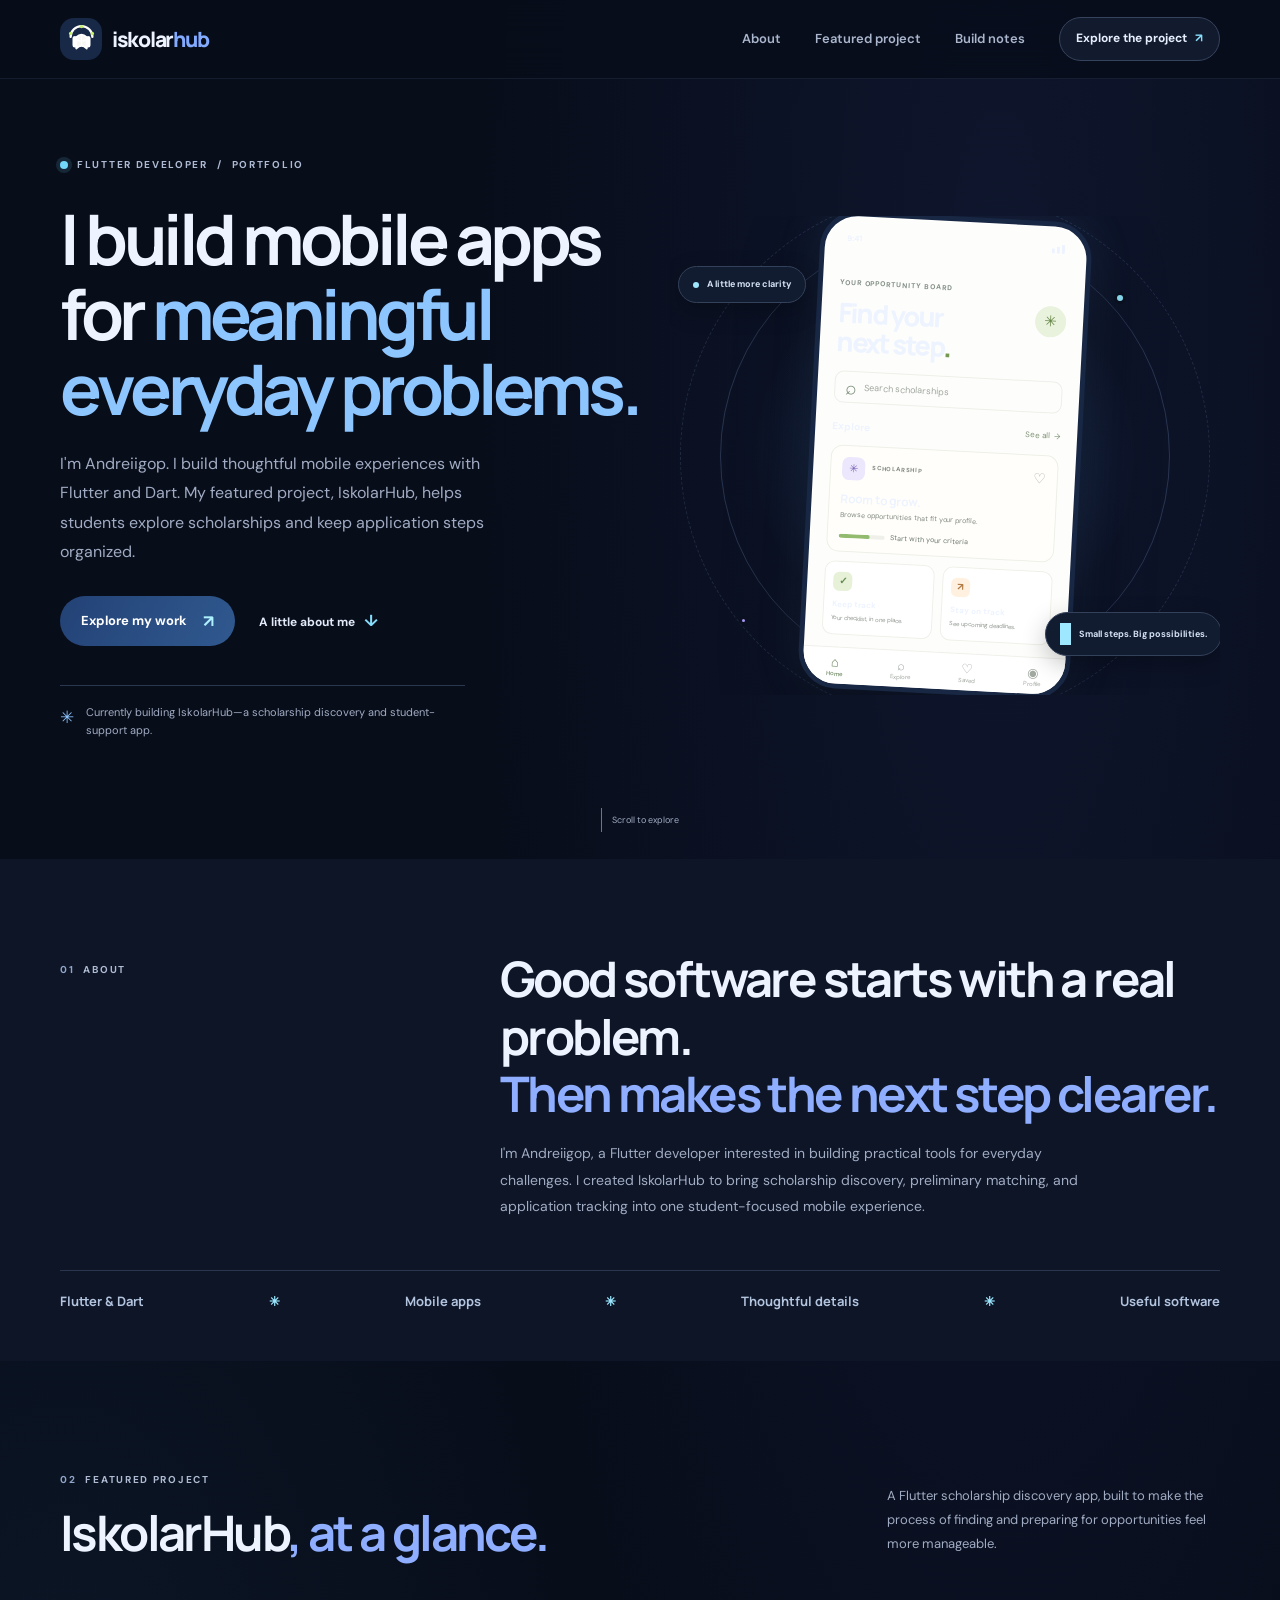
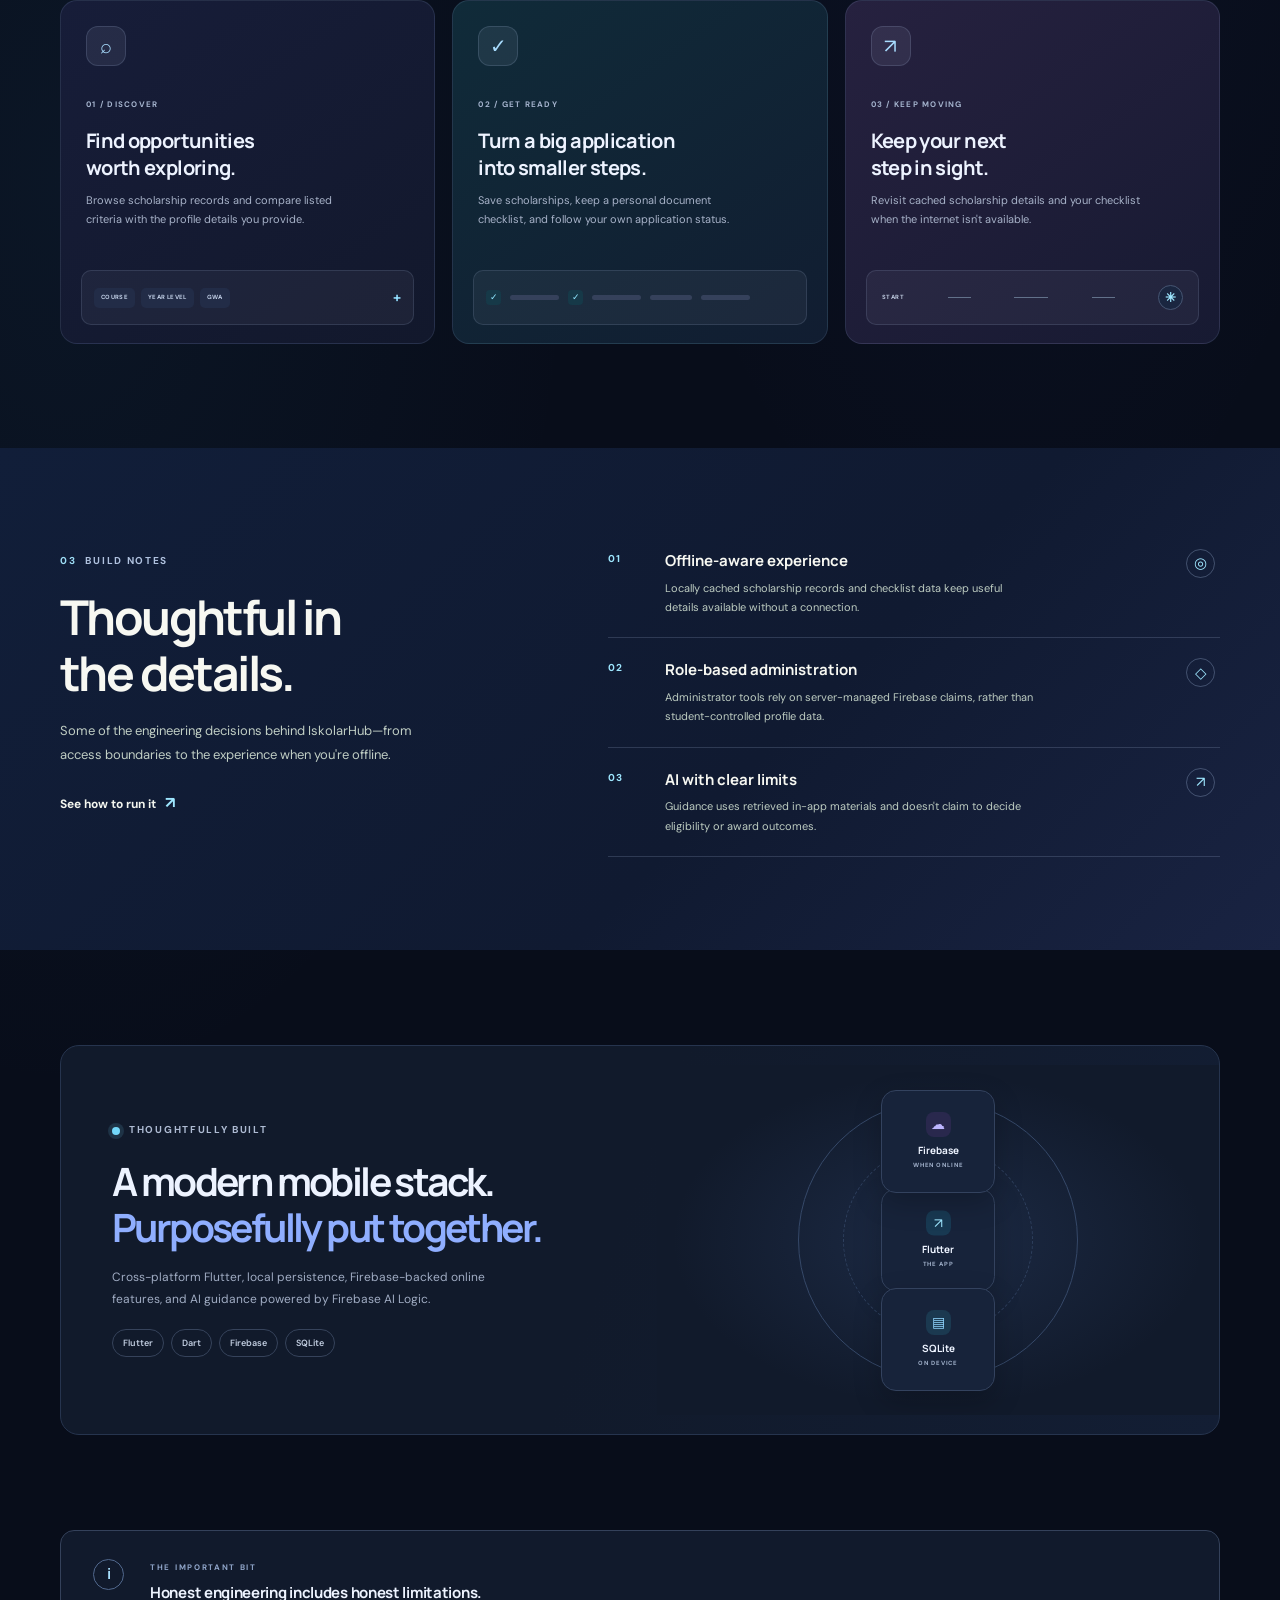
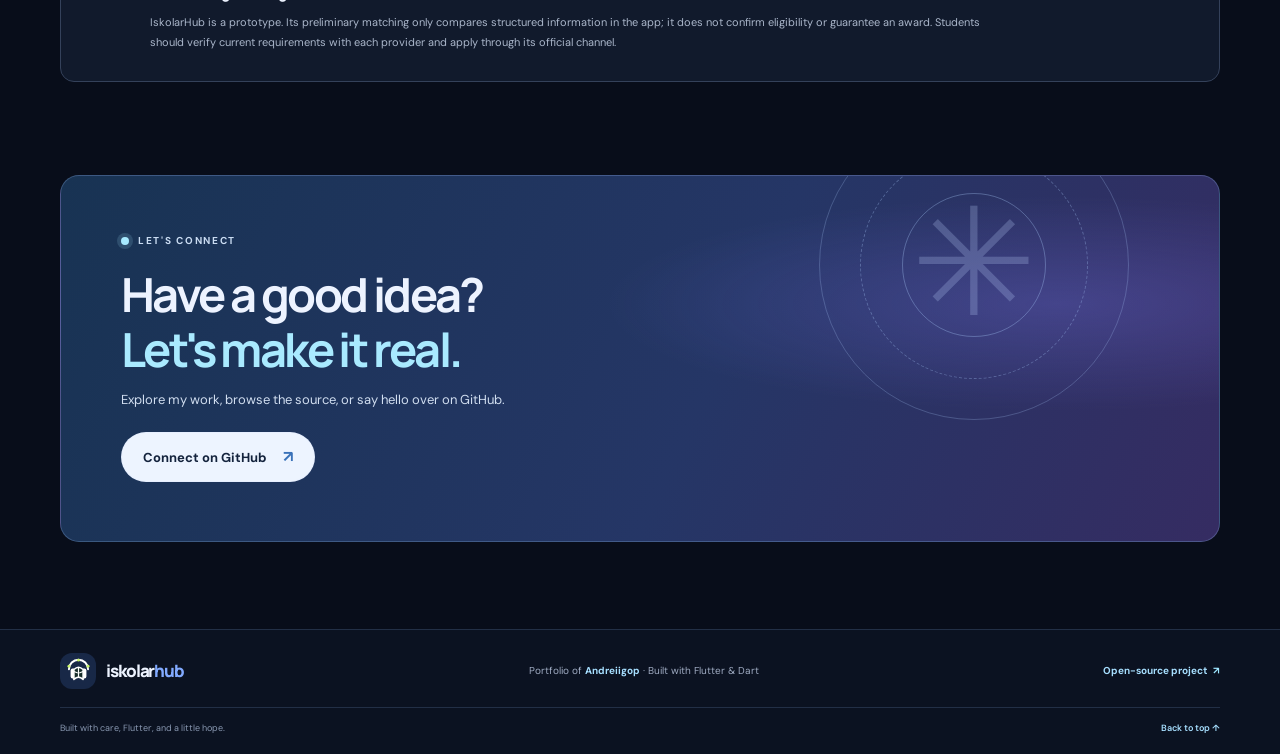
==== docs/index.html @ 3f65dbc9 "Refresh cached portfolio theme assets Version static asset URLs so browsers load the updated cool th" ====
<!doctype html>
<html lang="en">
  <head>
    <meta charset="utf-8">
    <meta name="viewport" content="width=device-width, initial-scale=1">
    <meta
      name="description"
      content="Andreiigop's mobile development portfolio. Explore IskolarHub, a student-focused scholarship app built with Flutter, Dart, and Firebase."
    >
    <meta name="theme-color" content="#080d1a">
    <meta property="og:type" content="website">
    <meta property="og:title" content="Andreiigop — Flutter Developer Portfolio">
    <meta
      property="og:description"
      content="Mobile development portfolio featuring IskolarHub, a student-focused scholarship app."
    >
    <meta property="og:image" content="assets/social-preview.svg">
    <title>Andreiigop — Flutter Developer Portfolio</title>
    <link rel="icon" href="assets/favicon.svg?v=midnight" type="image/svg+xml">
    <link rel="stylesheet" href="styles.css?v=midnight">
    <script src="script.js" defer></script>
  </head>
  <body>
    <a class="skip-link" href="#main">Skip to content</a>

    <header class="site-header">
      <nav class="nav shell" aria-label="Main navigation">
        <a class="brand" href="#" aria-label="IskolarHub home">
          <span class="brand-mark" aria-hidden="true">
            <svg viewBox="0 0 44 44" fill="none">
              <path d="M7.5 18.5a14.5 14.5 0 0 1 29 0" stroke="currentColor" stroke-width="3" stroke-linecap="round"/>
              <path d="M10 20v9.5a3 3 0 0 0 3 3h2v-15h-2a3 3 0 0 0-3 2.5Zm24 0v9.5a3 3 0 0 1-3 3h-2v-15h2a3 3 0 0 1 3 2.5Z" fill="currentColor"/>
              <path d="M15 19c2.5-2.4 4.8-3.5 7-3.5s4.5 1.1 7 3.5v15c-2.5-2.3-4.8-3.5-7-3.5s-4.5 1.2-7 3.5V19Z" fill="#F8F7F2" stroke="currentColor" stroke-width="2.4" stroke-linejoin="round"/>
              <path d="M22 16v14m-7-8 5 2m9-2-5 2" stroke="currentColor" stroke-width="1.8" stroke-linecap="round"/>
              <circle cx="7.5" cy="14" r="2.2" fill="#C7F36B"/>
              <circle cx="36.5" cy="14" r="2.2" fill="#C7F36B"/>
              <circle cx="22" cy="4.8" r="2.2" fill="#C7F36B"/>
            </svg>
          </span>
          <span class="brand-name">iskolar<span>hub</span></span>
        </a>

        <button
          class="menu-toggle"
          type="button"
          aria-expanded="false"
          aria-controls="nav-links"
          aria-label="Open navigation menu"
        >
          <span></span><span></span>
        </button>

        <div class="nav-links" id="nav-links">
          <a href="#why">About</a>
          <a href="#features">Featured project</a>
          <a href="#how-it-works">Build notes</a>
          <a
            class="nav-cta"
            href="https://github.com/lloydgarcia0923320623-create/iskolarhub"
            target="_blank"
            rel="noreferrer"
          >Explore the project <span aria-hidden="true">↗</span></a>
        </div>
      </nav>
    </header>

    <main id="main">
      <section class="hero shell" aria-labelledby="hero-title">
        <div class="hero-copy">
          <p class="eyebrow"><span class="status-dot"></span> FLUTTER DEVELOPER <span class="eyebrow-divider">/</span> PORTFOLIO</p>
          <h1 id="hero-title">I build mobile apps for <span>meaningful everyday problems.</span></h1>
          <p class="hero-intro">
            I'm Andreiigop. I build thoughtful mobile experiences with Flutter
            and Dart. My featured project, IskolarHub, helps students explore
            scholarships and keep application steps organized.
          </p>
          <div class="hero-actions">
            <a
              class="button button-dark"
              href="https://github.com/lloydgarcia0923320623-create/iskolarhub"
              target="_blank"
              rel="noreferrer"
            >Explore my work <span aria-hidden="true">↗</span></a>
              <a class="text-link" href="#why">A little about me <span aria-hidden="true">↓</span></a>
          </div>
          <div class="hero-note">
            <span class="note-icon" aria-hidden="true">✳</span>
            <p>Currently building IskolarHub—a scholarship discovery and student-support app.</p>
          </div>
        </div>

        <div class="hero-visual" aria-label="Illustration of the IskolarHub scholarship app">
          <div class="orbit orbit-one"></div>
          <div class="orbit orbit-two"></div>
          <div class="orbit-dot orbit-dot-one"></div>
          <div class="orbit-dot orbit-dot-two"></div>
          <div class="visual-label label-top"><span></span> A little more clarity</div>
          <div class="phone">
            <div class="phone-top">
              <span>9:41</span>
              <span class="phone-status" aria-hidden="true"><i></i><i></i><i></i></span>
            </div>
            <div class="app-greeting">
              <div>
                <span class="micro-label">YOUR OPPORTUNITY BOARD</span>
                <h2>Find your<br>next step<span>.</span></h2>
              </div>
              <div class="avatar" aria-hidden="true">✳</div>
            </div>
            <div class="app-search"><span aria-hidden="true">⌕</span> Search scholarships</div>
            <div class="app-section-title"><strong>Explore</strong><span>See all&nbsp; →</span></div>
            <div class="opportunity-card">
              <div class="card-topline"><span class="card-icon icon-lilac">✳</span><span class="tag">SCHOLARSHIP</span><span class="bookmark">♡</span></div>
              <strong>Room to grow.</strong>
              <span class="card-caption">Browse opportunities that fit your profile.</span>
              <div class="match-line"><span><i></i></span> Start with your criteria</div>
            </div>
            <div class="app-mini-row">
              <div class="mini-card"><span class="mini-icon icon-mint">✓</span><strong>Keep track</strong><small>Your checklist, in one place.</small></div>
              <div class="mini-card"><span class="mini-icon icon-peach">↗</span><strong>Stay on track</strong><small>See upcoming deadlines.</small></div>
            </div>
            <div class="phone-tabbar"><span class="tab-active">⌂<small>Home</small></span><span>⌕<small>Explore</small></span><span>♡<small>Saved</small></span><span>◉<small>Profile</small></span></div>
          </div>
          <div class="visual-label label-bottom"><span>✦</span> Small steps. Big possibilities.</div>
        </div>

        <a class="scroll-cue" href="#why"><span></span> Scroll to explore</a>
      </section>

      <section class="intro-section" id="why" aria-labelledby="why-title">
        <div class="shell intro-grid">
          <p class="eyebrow section-eyebrow"><span>01</span> ABOUT</p>
          <div>
            <h2 id="why-title">Good software starts with a real problem.<br><span>Then makes the next step clearer.</span></h2>
            <p class="section-copy">
              I'm Andreiigop, a Flutter developer interested in building practical
              tools for everyday challenges. I created IskolarHub to bring scholarship
              discovery, preliminary matching, and application tracking into one
              student-focused mobile experience.
            </p>
          </div>
        </div>
        <div class="word-strip shell" aria-label="Flutter, thoughtful mobile apps, useful software">
          <span>Flutter &amp; Dart</span><i>✳</i><span>Mobile apps</span><i>✳</i><span>Thoughtful details</span><i>✳</i><span>Useful software</span>
        </div>
      </section>

      <section class="features-section" id="features" aria-labelledby="features-title">
        <div class="shell">
          <div class="section-heading">
            <div>
              <p class="eyebrow section-eyebrow"><span>02</span> FEATURED PROJECT</p>
              <h2 id="features-title">IskolarHub<span>, at a glance.</span></h2>
            </div>
            <p>A Flutter scholarship discovery app, built to make the process of finding and preparing for opportunities feel more manageable.</p>
          </div>

          <div class="feature-grid">
            <article class="feature-card feature-lilac">
              <div class="feature-icon" aria-hidden="true">⌕</div>
              <span class="card-index">01 / DISCOVER</span>
              <h3>Find opportunities<br>worth exploring.</h3>
              <p>Browse scholarship records and compare listed criteria with the profile details you provide.</p>
              <div class="feature-decoration discover-decoration" aria-hidden="true"><span>COURSE</span><span>YEAR LEVEL</span><span>GWA</span><b>+</b></div>
            </article>
            <article class="feature-card feature-mint">
              <div class="feature-icon" aria-hidden="true">✓</div>
              <span class="card-index">02 / GET READY</span>
              <h3>Turn a big application<br>into smaller steps.</h3>
              <p>Save scholarships, keep a personal document checklist, and follow your own application status.</p>
              <div class="feature-decoration checklist-decoration" aria-hidden="true"><span>✓</span><i></i><span>✓</span><i></i><b></b><i></i></div>
            </article>
            <article class="feature-card feature-peach">
              <div class="feature-icon" aria-hidden="true">↗</div>
              <span class="card-index">03 / KEEP MOVING</span>
              <h3>Keep your next<br>step in sight.</h3>
              <p>Revisit cached scholarship details and your checklist when the internet isn't available.</p>
              <div class="feature-decoration path-decoration" aria-hidden="true"><span>START</span><i></i><i></i><i></i><b>✳</b></div>
            </article>
          </div>
        </div>
      </section>

      <section class="journey-section" id="how-it-works" aria-labelledby="journey-title">
        <div class="shell journey-grid">
          <div class="journey-heading">
            <p class="eyebrow section-eyebrow"><span>03</span> BUILD NOTES</p>
            <h2 id="journey-title">Thoughtful in<br>the details.</h2>
            <p>Some of the engineering decisions behind IskolarHub—from access boundaries to the experience when you're offline.</p>
            <a class="text-link" href="https://github.com/lloydgarcia0923320623-create/iskolarhub#run" target="_blank" rel="noreferrer">See how to run it <span aria-hidden="true">↗</span></a>
          </div>
          <ol class="journey-steps">
            <li><span class="step-number">01</span><div><h3>Offline-aware experience</h3><p>Locally cached scholarship records and checklist data keep useful details available without a connection.</p></div><span class="step-mark" aria-hidden="true">◎</span></li>
            <li><span class="step-number">02</span><div><h3>Role-based administration</h3><p>Administrator tools rely on server-managed Firebase claims, rather than student-controlled profile data.</p></div><span class="step-mark" aria-hidden="true">◇</span></li>
            <li><span class="step-number">03</span><div><h3>AI with clear limits</h3><p>Guidance uses retrieved in-app materials and doesn't claim to decide eligibility or award outcomes.</p></div><span class="step-mark" aria-hidden="true">↗</span></li>
          </ol>
        </div>
      </section>

      <section class="stack-section" aria-labelledby="stack-title">
        <div class="shell stack-card">
          <div class="stack-copy">
            <p class="eyebrow"><span class="status-dot"></span> THOUGHTFULLY BUILT</p>
            <h2 id="stack-title">A modern mobile stack.<br><span>Purposefully put together.</span></h2>
            <p>Cross-platform Flutter, local persistence, Firebase-backed online features, and AI guidance powered by Firebase AI Logic.</p>
            <div class="stack-tags"><span>Flutter</span><span>Dart</span><span>Firebase</span><span>SQLite</span></div>
          </div>
          <div class="stack-art" aria-hidden="true">
            <div class="stack-ring ring-a"></div><div class="stack-ring ring-b"></div>
            <div class="stack-node node-app"><span>↗</span><b>Flutter</b><small>THE APP</small></div>
            <div class="stack-node node-cloud"><span>☁</span><b>Firebase</b><small>WHEN ONLINE</small></div>
            <div class="stack-node node-local"><span>▤</span><b>SQLite</b><small>ON DEVICE</small></div>
            <div class="stack-line line-one"></div><div class="stack-line line-two"></div>
          </div>
        </div>
      </section>

      <section class="honesty-section">
        <div class="shell honesty-card">
          <div class="honesty-icon" aria-hidden="true">i</div>
          <div><p class="eyebrow section-eyebrow"><span>THE IMPORTANT BIT</span></p><h2>Honest engineering includes honest limitations.</h2><p>IskolarHub is a prototype. Its preliminary matching only compares structured information in the app; it does not confirm eligibility or guarantee an award. Students should verify current requirements with each provider and apply through its official channel.</p></div>
        </div>
      </section>

      <section class="closing-section">
        <div class="shell closing-card">
          <div class="closing-decoration" aria-hidden="true"><span>✳</span><i></i><b></b></div>
          <p class="eyebrow"><span class="status-dot"></span> LET'S CONNECT</p>
          <h2>Have a good idea?<br><span>Let's make it real.</span></h2>
          <p>Explore my work, browse the source, or say hello over on GitHub.</p>
          <a class="button button-light" href="https://github.com/lloydgarcia0923320623-create" target="_blank" rel="noreferrer">Connect on GitHub <span aria-hidden="true">↗</span></a>
        </div>
      </section>
    </main>

    <footer class="site-footer">
      <div class="shell footer-inner">
        <a class="brand footer-brand" href="#" aria-label="IskolarHub home">
          <span class="brand-mark" aria-hidden="true"><svg viewBox="0 0 44 44" fill="none"><path d="M7.5 18.5a14.5 14.5 0 0 1 29 0" stroke="currentColor" stroke-width="3" stroke-linecap="round"/><path d="M10 20v9.5a3 3 0 0 0 3 3h2v-15h-2a3 3 0 0 0-3 2.5Zm24 0v9.5a3 3 0 0 1-3 3h-2v-15h2a3 3 0 0 1 3 2.5Z" fill="currentColor"/><path d="M15 19c2.5-2.4 4.8-3.5 7-3.5s4.5 1.1 7 3.5v15c-2.5-2.3-4.8-3.5-7-3.5s-4.5 1.2-7 3.5V19Z" fill="#172D29" stroke="currentColor" stroke-width="2.4" stroke-linejoin="round"/><path d="M22 16v14m-7-8 5 2m9-2-5 2" stroke="currentColor" stroke-width="1.8" stroke-linecap="round"/><circle cx="7.5" cy="14" r="2.2" fill="#C7F36B"/><circle cx="36.5" cy="14" r="2.2" fill="#C7F36B"/><circle cx="22" cy="4.8" r="2.2" fill="#C7F36B"/></svg></span>
          <span class="brand-name">iskolar<span>hub</span></span>
        </a>
        <p>Portfolio of <a href="https://github.com/lloydgarcia0923320623-create" target="_blank" rel="noreferrer">Andreiigop</a> · Built with Flutter &amp; Dart</p>
        <a class="footer-source" href="https://github.com/lloydgarcia0923320623-create/iskolarhub" target="_blank" rel="noreferrer">Open-source project <span aria-hidden="true">↗</span></a>
      </div>
      <div class="shell footer-bottom"><span>Built with care, Flutter, and a little hope.</span><a href="#main">Back to top ↑</a></div>
    </footer>
  </body>
</html>
---- docs/styles.css ----
@import url("https://fonts.googleapis.com/css2?family=DM+Sans:wght@400;500;600;700&family=Manrope:wght@400;500;600;700;800&display=swap");

:root {
  color-scheme: light;
  --ink: #182321;
  --muted: #65716d;
  --paper: #f8f8f4;
  --white: #fff;
  --green: #2f7663;
  --deep: #193b32;
  --mint: #c7f36b;
  --line: #e8eae3;
  --lilac: #eeebfa;
  --peach: #fff0df;
  --font-body: "DM Sans", "Segoe UI", sans-serif;
  --font-display: "Manrope", "Segoe UI", sans-serif;
}

* { box-sizing: border-box; }
html { scroll-behavior: smooth; scroll-padding-top: 90px; }
body { margin: 0; background: var(--paper); color: var(--ink); font-family: var(--font-body); font-size: 16px; line-height: 1.65; -webkit-font-smoothing: antialiased; }
a { color: inherit; }
button, a { -webkit-tap-highlight-color: transparent; }
.shell { width: min(1160px, calc(100% - 64px)); margin-inline: auto; }
.skip-link { position: absolute; z-index: 100; top: 12px; left: 12px; padding: 10px 16px; transform: translateY(-160%); border-radius: 999px; background: var(--ink); color: white; }
.skip-link:focus { transform: translateY(0); }

.site-header { position: sticky; z-index: 20; top: 0; border-bottom: 1px solid rgb(232 234 227 / 80%); background: rgb(248 248 244 / 90%); backdrop-filter: blur(18px); }
.nav { display: flex; min-height: 78px; align-items: center; justify-content: space-between; }
.brand { display: inline-flex; align-items: center; gap: 10px; text-decoration: none; }
.brand-mark { display: grid; width: 42px; height: 42px; place-items: center; border-radius: 14px; background: var(--deep); color: white; }
.brand-mark svg { width: 33px; height: 33px; }
.brand-name { font-family: var(--font-display); font-size: 21px; font-weight: 800; letter-spacing: -1.1px; }
.brand-name span { color: var(--green); }
.nav-links { display: flex; align-items: center; gap: 34px; }
.nav-links > a:not(.nav-cta) { color: #58645f; font-size: 13px; font-weight: 600; text-decoration: none; transition: color .2s; }
.nav-links > a:not(.nav-cta):hover { color: var(--green); }
.nav-cta { padding: 11px 16px; border: 1px solid #dce2d9; border-radius: 999px; background: var(--white); font-size: 12px; font-weight: 700; text-decoration: none; transition: transform .2s, box-shadow .2s; }
.nav-cta span { margin-left: 5px; color: var(--green); }
.nav-cta:hover { transform: translateY(-2px); box-shadow: 0 7px 20px #18232112; }
.menu-toggle { display: none; }

.hero { position: relative; display: grid; min-height: 674px; grid-template-columns: 1.05fr .95fr; align-items: center; padding-block: 78px 105px; }
.hero-copy { position: relative; z-index: 2; padding-bottom: 15px; }
.eyebrow { display: flex; align-items: center; gap: 9px; color: #586a62; font-size: 10px; font-weight: 700; letter-spacing: 1.7px; }
.status-dot { width: 8px; height: 8px; border-radius: 50%; background: #79a94c; box-shadow: 0 0 0 4px #79a94c1c; }
h1, h2, h3, p { margin-top: 0; }
.hero h1 { max-width: 625px; margin-block: 27px 22px; font-family: var(--font-display); font-size: clamp(48px, 5.45vw, 72px); font-weight: 700; letter-spacing: -4.5px; line-height: 1.08; }
.hero h1 span { color: var(--green); }
.hero-intro { max-width: 465px; margin-bottom: 29px; color: var(--muted); font-size: 16px; line-height: 1.85; }
.hero-actions { display: flex; align-items: center; gap: 24px; }
.button { display: inline-flex; min-height: 50px; align-items: center; justify-content: center; gap: 16px; padding: 0 21px; border-radius: 999px; font-size: 13px; font-weight: 700; text-decoration: none; transition: transform .2s, box-shadow .2s; }
.button:hover { transform: translateY(-2px); box-shadow: 0 9px 22px #15291d1c; }
.button-dark { background: var(--deep); color: white; }
.button-dark span { color: var(--mint); font-size: 17px; }
.text-link { color: var(--ink); font-size: 12px; font-weight: 700; text-decoration: none; }
.text-link span { margin-left: 6px; color: var(--green); font-size: 16px; }
.hero-note { display: flex; max-width: 405px; align-items: flex-start; gap: 12px; margin-top: 39px; padding-top: 17px; border-top: 1px solid var(--line); }
.note-icon { color: #648558; font-size: 17px; }
.hero-note p { margin: 0; color: #748079; font-size: 11px; }
.hero-visual { position: relative; display: grid; min-height: 475px; place-items: center; overflow: hidden; }
.hero-visual::before { position: absolute; width: 380px; height: 380px; border-radius: 50%; background: #e7eadb; content: ""; }
.orbit { position: absolute; border: 1px solid #dce2d3; border-radius: 50%; }
.orbit-one { width: 450px; height: 450px; }
.orbit-two { width: 530px; height: 530px; border-style: dashed; opacity: .75; }
.orbit-dot { position: absolute; z-index: 1; width: 12px; height: 12px; border: 3px solid var(--paper); border-radius: 50%; background: #70a46b; }
.orbit-dot-one { top: 76px; right: 94px; }
.orbit-dot-two { bottom: 70px; left: 70px; width: 9px; height: 9px; background: #d9a562; }
.phone { position: relative; z-index: 2; width: 272px; min-height: 469px; padding: 13px 17px 0; overflow: hidden; border: 5px solid #263a31; border-radius: 38px; background: #fdfdfb; box-shadow: 0 28px 65px #24362a29, inset 0 0 0 1px #ffffff; transform: rotate(3deg); }
.phone-top { display: flex; height: 19px; align-items: center; justify-content: space-between; padding-inline: 5px; font-size: 8px; font-weight: 700; }
.phone-status { display: flex; align-items: flex-end; gap: 2px; }
.phone-status i { width: 3px; height: 5px; border-radius: 1px; background: var(--ink); }
.phone-status i:nth-child(2) { height: 7px; }.phone-status i:nth-child(3) { height: 9px; }
.app-greeting { display: flex; align-items: center; justify-content: space-between; margin-block: 19px 15px; }
.micro-label { color: #849087; font-size: 7px; font-weight: 700; letter-spacing: .95px; }
.app-greeting h2 { margin: 6px 0 0; font-family: var(--font-display); font-size: 27px; font-weight: 800; letter-spacing: -1.7px; line-height: 1.05; }
.app-greeting h2 span { color: #749951; }
.avatar { display: grid; width: 31px; height: 31px; place-items: center; border-radius: 50%; background: #e9f2dd; color: #668647; font-size: 15px; }
.app-search { display: flex; height: 32px; align-items: center; gap: 8px; padding-inline: 10px; border: 1px solid #eeefe9; border-radius: 9px; color: #a0a79f; font-size: 9px; }
.app-search span { color: #718671; font-size: 19px; line-height: 1; }
.app-section-title { display: flex; justify-content: space-between; margin-block: 16px 9px; font-size: 10px; }
.app-section-title span { color: #7f9275; font-size: 8px; }
.opportunity-card { padding: 11px 11px 9px; border: 1px solid #eef0e8; border-radius: 12px; background: #fffefa; }
.card-topline { display: flex; align-items: center; gap: 7px; margin-bottom: 9px; }
.card-icon { display: grid; width: 23px; height: 23px; place-items: center; border-radius: 7px; font-size: 11px; }
.icon-lilac { background: #ece7fc; color: #7966b6; }
.tag { color: #818980; font-size: 6px; font-weight: 700; letter-spacing: .8px; }
.bookmark { margin-left: auto; color: #aab1a6; font-size: 14px; }
.opportunity-card > strong { display: block; font-family: var(--font-display); font-size: 12px; }
.card-caption { display: block; margin-top: 1px; color: #818980; font-size: 7px; }
.match-line { display: flex; align-items: center; gap: 6px; margin-top: 9px; color: #69756c; font-size: 7px; }
.match-line > span { width: 46px; height: 4px; overflow: hidden; border-radius: 9px; background: #eff0e9; }
.match-line i { display: block; width: 68%; height: 100%; border-radius: inherit; background: #92bb6f; }
.app-mini-row { display: grid; grid-template-columns: 1fr 1fr; gap: 8px; margin-top: 9px; }
.mini-card { display: grid; padding: 10px 8px; border: 1px solid #f0f0ea; border-radius: 10px; background: #fff; }
.mini-icon { display: grid; width: 19px; height: 19px; margin-bottom: 7px; place-items: center; border-radius: 6px; font-size: 10px; font-weight: 700; }
.icon-mint { background: #e6f1d8; color: #648c50; }.icon-peach { background: #fff0df; color: #b27a45; }
.mini-card strong { font-size: 8px; }.mini-card small { margin-top: 3px; color: #919890; font-size: 6px; }
.phone-tabbar { display: flex; justify-content: space-around; margin: 12px -17px 0; padding: 8px 0 7px; border-top: 1px solid #eff0ea; background: #fff; text-align: center; }
.phone-tabbar > span { display: grid; gap: 0; color: #a1a8a0; font-size: 13px; line-height: 1.15; }
.phone-tabbar small { font-size: 6px; }
.phone-tabbar .tab-active { color: #547447; }
.visual-label { position: absolute; z-index: 3; display: flex; align-items: center; gap: 8px; padding: 10px 14px; border: 1px solid #e6e9e0; border-radius: 999px; background: #fff; box-shadow: 0 8px 24px #1a2f1b0d; color: #58675c; font-size: 9px; font-weight: 700; }
.label-top { top: 50px; left: 9px; }.label-top span { width: 6px; height: 6px; border-radius: 50%; background: #84a969; }
.label-bottom { right: -2px; bottom: 39px; }.label-bottom span { color: #71964f; font-size: 13px; }
.scroll-cue { position: absolute; bottom: 27px; left: 50%; display: flex; align-items: center; gap: 10px; transform: translateX(-50%); color: #8a938b; font-size: 9px; text-decoration: none; }
.scroll-cue span { width: 1px; height: 24px; background: #b5c0b0; }

.intro-section { padding-block: 91px 29px; background: #f0f1e9; }
.intro-grid { display: grid; grid-template-columns: .72fr 1.28fr; gap: 35px; }
.section-eyebrow { align-self: start; margin-top: 12px; }
.section-eyebrow > span:first-child { color: #92a17f; }
.intro-grid h2, .section-heading h2, .journey-heading h2, .stack-copy h2, .closing-card h2 { margin-bottom: 18px; font-family: var(--font-display); font-size: clamp(34px, 4vw, 49px); font-weight: 700; letter-spacing: -2.6px; line-height: 1.17; }
.intro-grid h2 span, .section-heading h2 span { color: #879778; }
.section-copy { max-width: 610px; color: var(--muted); font-size: 14px; line-height: 1.9; }
.word-strip { display: flex; align-items: center; justify-content: space-between; gap: 10px; margin-top: 36px; padding-block: 20px; border-top: 1px solid #dfe2d7; color: #63725f; font-family: var(--font-display); font-size: 13px; font-weight: 700; }
.word-strip i { color: #92a771; font-size: 13px; font-style: normal; }

.features-section { padding-block: 99px 104px; }
.section-heading { display: flex; align-items: flex-end; justify-content: space-between; gap: 35px; margin-bottom: 39px; }
.section-heading h2 { margin: 15px 0 0; }.section-heading h2 span { color: #7e9278; }
.section-heading > p { max-width: 333px; margin: 0 0 5px; color: var(--muted); font-size: 13px; line-height: 1.85; }
.feature-grid { display: grid; grid-template-columns: repeat(3, 1fr); gap: 17px; }
.feature-card { position: relative; min-height: 344px; padding: 25px 25px 105px; overflow: hidden; border-radius: 17px; }
.feature-lilac { background: var(--lilac); }.feature-mint { background: #e8f0e3; }.feature-peach { background: var(--peach); }
.feature-icon { display: grid; width: 40px; height: 40px; margin-bottom: 23px; place-items: center; border: 1px solid #19232112; border-radius: 12px; background: #ffffff80; color: #314b3d; font-size: 20px; }
.card-index { color: #7a817c; font-size: 8px; font-weight: 700; letter-spacing: 1.25px; }
.feature-card h3 { margin-block: 11px 10px; font-family: var(--font-display); font-size: 20px; font-weight: 700; letter-spacing: -.65px; line-height: 1.35; }
.feature-card > p { max-width: 275px; margin-bottom: 0; color: #69756d; font-size: 11px; line-height: 1.8; }
.feature-decoration { position: absolute; right: 20px; bottom: 18px; left: 20px; display: flex; height: 55px; align-items: center; gap: 6px; padding: 10px 12px; border: 1px solid #39433d10; border-radius: 10px; background: #ffffff87; }
.discover-decoration span { padding: 5px 7px; border-radius: 5px; background: #fff; color: #777e77; font-size: 6px; font-weight: 700; letter-spacing: .35px; }
.discover-decoration b { margin-left: auto; color: #7d906e; font-size: 14px; }
.checklist-decoration { gap: 9px; }.checklist-decoration span { display: grid; width: 15px; height: 15px; place-items: center; border-radius: 4px; background: #d9eacb; color: #557448; font-size: 9px; }.checklist-decoration i { width: 49px; height: 5px; border-radius: 9px; background: #dfe4da; }.checklist-decoration b { width: 42px; height: 5px; border-radius: 9px; background: #dfe4da; }
.path-decoration { justify-content: space-between; padding-inline: 15px; }.path-decoration span { color: #777e77; font-size: 6px; font-weight: 700; letter-spacing: .6px; }.path-decoration i { width: 23px; height: 1px; background: #bdc4b5; }.path-decoration i:nth-of-type(2) { width: 34px; }.path-decoration b { display: grid; width: 25px; height: 25px; place-items: center; border: 1px solid #dce2d3; border-radius: 50%; background: #fff; color: #77915f; font-size: 13px; }

.journey-section { padding-block: 93px; background: #18372f; color: #f7f8f2; }
.journey-grid { display: grid; grid-template-columns: .85fr 1.15fr; gap: 95px; }
.journey-heading .section-eyebrow { color: #b8c9b8; }
.journey-heading .section-eyebrow > span:first-child { color: #a9c288; }
.journey-heading h2 { margin-block: 19px 18px; font-size: 48px; }
.journey-heading > p:not(.eyebrow) { max-width: 355px; margin-bottom: 23px; color: #c0cec4; font-size: 13px; line-height: 1.85; }
.journey-heading .text-link { color: #f3f6ef; }.journey-heading .text-link span { color: var(--mint); }
.journey-steps { margin: 0; padding: 0; list-style: none; }
.journey-steps li { display: grid; grid-template-columns: 42px 1fr 34px; align-items: start; gap: 15px; padding: 20px 0; border-bottom: 1px solid #ffffff20; }
.journey-steps li:first-child { padding-top: 8px; }
.step-number { padding-top: 2px; color: #b7d68b; font-size: 10px; font-weight: 700; letter-spacing: 1px; }
.journey-steps h3 { margin-bottom: 5px; font-family: var(--font-display); font-size: 15px; font-weight: 700; }
.journey-steps p { max-width: 370px; margin-bottom: 0; color: #bdccc1; font-size: 11px; line-height: 1.75; }
.step-mark { display: grid; width: 29px; height: 29px; place-items: center; border: 1px solid #ffffff30; border-radius: 50%; color: var(--mint); font-size: 15px; }

.stack-section { padding-block: 95px; }
.stack-card { position: relative; display: grid; min-height: 390px; grid-template-columns: 1.03fr .97fr; align-items: center; overflow: hidden; border: 1px solid #eceee7; border-radius: 19px; background: #fff; }
.stack-copy { position: relative; z-index: 2; padding: 48px 0 48px 51px; }
.stack-copy h2 { margin-block: 20px 16px; font-size: 39px; }.stack-copy h2 span { color: #849579; }
.stack-copy > p:not(.eyebrow) { max-width: 420px; margin-bottom: 18px; color: var(--muted); font-size: 12px; line-height: 1.85; }
.stack-tags { display: flex; flex-wrap: wrap; gap: 7px; }
.stack-tags span { padding: 6px 10px; border: 1px solid #e8ebe4; border-radius: 999px; color: #68736c; font-size: 9px; font-weight: 600; }
.stack-art { position: relative; min-height: 350px; overflow: hidden; background: radial-gradient(ellipse at center, #eff3e8 0, #fafbf7 60%, #fff 100%); }
.stack-ring { position: absolute; top: 50%; left: 50%; border: 1px solid #dae2d0; border-radius: 50%; transform: translate(-50%, -50%); }
.ring-a { width: 280px; height: 280px; }.ring-b { width: 190px; height: 190px; border-style: dashed; opacity: .8; }
.stack-node { position: absolute; z-index: 2; display: grid; width: 114px; height: 103px; justify-items: center; align-content: center; gap: 2px; border: 1px solid #e7ebdf; border-radius: 15px; background: #fff; box-shadow: 0 10px 28px #2839280d; }
.stack-node > span { display: grid; width: 25px; height: 25px; margin-bottom: 3px; place-items: center; border-radius: 8px; background: #e9f1e2; color: #66834f; font-size: 14px; }.stack-node b { font-family: var(--font-display); font-size: 10px; }.stack-node small { color: #8a9489; font-size: 6px; font-weight: 700; letter-spacing: .9px; }
.node-app { top: 50%; left: 50%; transform: translate(-50%, -50%); }.node-cloud { top: 25px; left: 50%; transform: translateX(-50%); }.node-local { bottom: 24px; left: 50%; transform: translateX(-50%); }
.node-cloud > span { background: #ece9fa; color: #7868a7; }.node-local > span { background: #fff0df; color: #af7c4d; }
.stack-line { position: absolute; top: 50%; left: 50%; width: 1px; height: 60px; background: #c8d5be; }.line-one { transform: translate(-50%, -134px); }.line-two { transform: translate(-50%, 74px); }

.honesty-section { padding-bottom: 93px; }
.honesty-card { display: grid; grid-template-columns: 40px 1fr; gap: 17px; padding: 28px 32px; border: 1px solid #e8e9df; border-radius: 14px; background: #f0f1e9; }
.honesty-icon { display: grid; width: 31px; height: 31px; place-items: center; border: 1px solid #ced8c2; border-radius: 50%; color: #617852; font-family: var(--font-display); font-size: 15px; font-weight: 700; }
.honesty-card .section-eyebrow { margin: 2px 0 7px; font-size: 8px; }.honesty-card h2 { margin-bottom: 7px; font-family: var(--font-display); font-size: 15px; letter-spacing: -.3px; }.honesty-card > div:last-child > p:last-child { max-width: 850px; margin: 0; color: #68736b; font-size: 11px; line-height: 1.8; }

.closing-section { padding-block: 0 87px; }
.closing-card { position: relative; padding: 57px 60px 59px; overflow: hidden; border-radius: 19px; background: #c9ee94; }
.closing-card > *:not(.closing-decoration) { position: relative; z-index: 1; }
.closing-card .eyebrow { color: #52664b; }.closing-card .status-dot { background: #52783c; box-shadow: 0 0 0 4px #52783c1c; }
.closing-card h2 { margin-block: 18px 12px; font-size: 47px; }
.closing-card h2 span { color: #416746; }
.closing-card > p:not(.eyebrow) { max-width: 460px; margin-bottom: 22px; color: #4e614b; font-size: 13px; }
.button-light { border: 1px solid #c1db9d; background: #fffefa; color: #24362e; }
.button-light span { color: #547c47; font-size: 16px; }
.closing-decoration { position: absolute; top: -66px; right: 90px; display: grid; width: 310px; height: 310px; place-items: center; border: 1px solid #63814a35; border-radius: 50%; color: #66874d40; font-size: 150px; }
.closing-decoration i, .closing-decoration b { position: absolute; width: 228px; height: 228px; border: 1px dashed #63814a45; border-radius: 50%; }
.closing-decoration b { width: 144px; height: 144px; border-style: solid; }

.site-footer { padding-block: 23px 18px; border-top: 1px solid var(--line); background: #f1f2ec; }
.footer-inner { display: flex; align-items: center; justify-content: space-between; gap: 20px; padding-bottom: 18px; }
.footer-brand .brand-mark { width: 36px; height: 36px; border-radius: 12px; }.footer-brand .brand-mark svg { width: 29px; height: 29px; }.footer-brand .brand-name { font-size: 17px; }
.footer-inner > p { margin: 0; color: #758078; font-size: 10px; }.footer-inner > p a { color: #526e55; font-weight: 700; text-decoration: none; }
.footer-source { color: #55665b; font-size: 10px; font-weight: 700; text-decoration: none; }.footer-source span { margin-left: 4px; color: var(--green); }
.footer-bottom { display: flex; justify-content: space-between; padding-top: 13px; border-top: 1px solid #e3e6dd; color: #929a91; font-size: 9px; }
.footer-bottom a { color: #68766b; font-weight: 600; text-decoration: none; }

@media (min-width: 1400px) { .hero { min-height: 730px; } }
@media (max-width: 900px) {
  .shell { width: min(100% - 44px, 720px); }
  .nav-links { gap: 18px; }.nav-links > a:not(.nav-cta) { font-size: 11px; }
  .hero { min-height: auto; grid-template-columns: 1fr .82fr; padding-top: 70px; }
  .hero h1 { font-size: clamp(45px, 6.3vw, 58px); letter-spacing: -3.5px; }
  .hero-visual { min-height: 430px; transform: scale(.88); }
  .label-top { left: -14px; }.label-bottom { right: -15px; }
  .intro-grid { grid-template-columns: .48fr 1.52fr; gap: 20px; }
  .feature-grid { gap: 11px; }.feature-card { padding-inline: 18px; }.feature-card h3 { font-size: 17px; }
  .journey-grid { gap: 45px; }
  .stack-copy { padding-left: 34px; }.stack-copy h2 { font-size: 33px; }
}
@media (max-width: 650px) {
  html { scroll-padding-top: 72px; }
  .shell { width: calc(100% - 38px); }
  .nav { min-height: 69px; }.brand-mark { width: 38px; height: 38px; border-radius: 12px; }.brand-mark svg { width: 30px; height: 30px; }.brand-name { font-size: 19px; }
  .menu-toggle { display: grid; width: 41px; height: 41px; align-content: center; justify-items: center; gap: 5px; border: 1px solid #e5e8df; border-radius: 13px; background: #fff; }
  .menu-toggle span { width: 16px; height: 2px; border-radius: 4px; background: var(--ink); transition: transform .2s; }
  .menu-toggle[aria-expanded="true"] span:first-child { transform: translateY(3.5px) rotate(45deg); }.menu-toggle[aria-expanded="true"] span:last-child { transform: translateY(-3.5px) rotate(-45deg); }
  .nav-links { position: absolute; top: calc(100% - 1px); right: 0; left: 0; display: none; align-items: stretch; gap: 0; padding: 8px 19px 17px; border-bottom: 1px solid var(--line); background: var(--paper); }
  .nav-links.is-open { display: grid; }.nav-links > a:not(.nav-cta) { padding: 12px 2px; border-bottom: 1px solid var(--line); font-size: 13px; }
  .nav-cta { justify-self: start; margin-top: 13px; }
  .hero { grid-template-columns: 1fr; padding-block: 63px 62px; }
  .hero-copy { padding-bottom: 0; }.hero h1 { max-width: 520px; margin-block: 22px 16px; font-size: clamp(43px, 11vw, 63px); letter-spacing: -3.1px; }.hero-intro { max-width: 480px; font-size: 14px; }
  .hero-actions { flex-wrap: wrap; gap: 17px; }.button { min-height: 47px; padding-inline: 18px; font-size: 12px; }.text-link { font-size: 11px; }
  .hero-note { margin-top: 24px; }.hero-visual { min-height: 430px; margin-top: 23px; transform: none; }.phone { transform: rotate(2deg) scale(.91); }
  .hero-visual::before { width: 315px; height: 315px; }.orbit-one { width: 374px; height: 374px; }.orbit-two { width: 438px; height: 438px; }
  .label-top { top: 35px; left: -2px; }.label-bottom { right: -1px; bottom: 18px; }.scroll-cue { display: none; }
  .intro-section { padding-block: 66px 20px; }.intro-grid { grid-template-columns: 1fr; gap: 8px; }.section-eyebrow { margin-top: 0; }.intro-grid h2, .section-heading h2, .journey-heading h2, .stack-copy h2, .closing-card h2 { font-size: clamp(32px, 8vw, 42px); letter-spacing: -2px; }.intro-grid h2 br { display: none; }.section-copy { font-size: 12px; }
  .word-strip { flex-wrap: wrap; justify-content: center; gap: 11px; margin-top: 23px; padding-block: 15px; font-size: 10px; }.word-strip i { font-size: 10px; }
  .features-section { padding-block: 69px; }.section-heading { display: block; margin-bottom: 25px; }.section-heading h2 { margin-top: 13px; }.section-heading > p { max-width: 430px; margin-top: 11px; font-size: 12px; }
  .feature-grid { grid-template-columns: 1fr; gap: 12px; }.feature-card { min-height: 295px; padding: 21px 22px 90px; }.feature-card h3 { font-size: 19px; }
  .journey-section { padding-block: 67px; }.journey-grid { grid-template-columns: 1fr; gap: 34px; }.journey-heading h2 { margin-top: 16px; font-size: 42px; }.journey-heading > p:not(.eyebrow) { font-size: 12px; }.journey-steps li { grid-template-columns: 32px 1fr 30px; gap: 10px; padding-block: 17px; }.journey-steps h3 { font-size: 13px; }.journey-steps p { font-size: 10px; }
  .stack-section { padding-block: 66px; }.stack-card { grid-template-columns: 1fr; }.stack-copy { padding: 30px 24px 12px; }.stack-copy h2 { font-size: 33px; }.stack-copy > p:not(.eyebrow) { font-size: 11px; }.stack-art { min-height: 316px; }.ring-a { width: 258px; height: 258px; }
  .honesty-section { padding-bottom: 66px; }.honesty-card { grid-template-columns: 30px 1fr; gap: 11px; padding: 21px 17px; }.honesty-card h2 { font-size: 13px; }.honesty-card > div:last-child > p:last-child { font-size: 10px; }
  .closing-section { padding-bottom: 60px; }.closing-card { padding: 39px 25px 36px; }.closing-card h2 { font-size: 41px; }.closing-card > p:not(.eyebrow) { max-width: 310px; font-size: 11px; }.closing-decoration { top: -24px; right: -145px; transform: scale(.78); }
  .footer-inner { display: grid; grid-template-columns: 1fr auto; row-gap: 12px; }.footer-inner > p { grid-column: 1 / -1; grid-row: 2; }.footer-source { grid-column: 2; grid-row: 1; }.footer-bottom { font-size: 8px; }
}
@media (prefers-reduced-motion: reduce) {
  *, *::before, *::after { scroll-behavior: auto !important; animation-duration: .01ms !important; animation-iteration-count: 1 !important; transition-duration: .01ms !important; }
}

:root {
  color-scheme: dark;
  --ink: #edf3ff;
  --muted: #a0acc3;
  --paper: #080d1a;
  --white: #111a2c;
  --green: #79c9f5;
  --deep: #172847;
  --mint: #9ee7ff;
  --line: #202b40;
  --lilac: #151b35;
  --peach: #15243a;
}

body {
  background:
    radial-gradient(ellipse at 78% 8%, rgb(60 83 177 / 13%), transparent 33rem),
    radial-gradient(ellipse at 5% 45%, rgb(43 115 159 / 9%), transparent 32rem),
    var(--paper);
  color: var(--ink);
}

.site-header {
  border-bottom-color: rgb(127 155 203 / 12%);
  background: rgb(8 13 26 / 86%);
}

.brand-mark { background: #182847; }
.brand-name span { color: #82aaff; }
.nav-links > a:not(.nav-cta) { color: #aab6cd; }
.nav-links > a:not(.nav-cta):hover,
.text-link span,
.nav-cta span { color: #86dcfa; }
.nav-cta {
  border-color: #35435d;
  background: #121b2e;
  color: #e7effe;
}
.nav-cta:hover { box-shadow: 0 7px 24px rgb(81 155 226 / 16%); }
.menu-toggle { border-color: #35435d; background: #121b2e; }
.menu-toggle span { background: #e7effe; }

.eyebrow { color: #aebbd3; }
.status-dot { background: #73d7fa; box-shadow: 0 0 0 4px rgb(115 215 250 / 13%); }
.hero h1 span,
.hero .note-icon { color: #8dc5ff; }
.hero-intro,
.hero-note p { color: #a0acc3; }
.button-dark { background: linear-gradient(120deg, #234276, #30598f); }
.button-dark span { color: #adf0ff; }
.text-link { color: #e2eafa; }
.hero-note { border-top-color: #293750; }
.hero-visual::before {
  background: radial-gradient(circle, rgb(88 120 190 / 27%), rgb(48 84 139 / 16%) 48%, transparent 72%);
}
.orbit { border-color: rgb(131 164 221 / 23%); }
.orbit-dot { border-color: #0b1120; background: #91e7ff; }
.orbit-dot-two { background: #aa9cff; }
.phone {
  border-color: #182744;
  box-shadow: 0 28px 75px rgb(0 0 0 / 48%), 0 0 44px rgb(91 153 223 / 15%), inset 0 0 0 1px #ffffff;
}
.visual-label {
  border-color: #33415a;
  background: #121c30;
  box-shadow: 0 8px 24px rgb(0 0 0 / 24%);
  color: #d4e1f5;
}
.label-top span,
.label-bottom span { color: #9ee7ff; background: #9ee7ff; }
.scroll-cue { color: #9eabc1; }
.scroll-cue span { background: #637898; }

.intro-section { background: #0d1527; }
.section-eyebrow > span:first-child { color: #91a6ca; }
.intro-grid h2 span,
.section-heading h2 span { color: #8faeff; }
.section-copy,
.section-heading > p { color: #a0acc3; }
.word-strip { border-top-color: #29364e; color: #b3c4df; }
.word-strip i { color: #9be7ff; }

.feature-lilac { background: linear-gradient(145deg, #171d39, #12182c); }
.feature-mint { background: linear-gradient(145deg, #102b39, #111d31); }
.feature-peach { background: linear-gradient(145deg, #26213f, #171a32); }
.feature-card { border: 1px solid rgb(163 191 235 / 13%); }
.feature-icon {
  border-color: rgb(195 216 255 / 15%);
  background: rgb(211 225 255 / 8%);
  color: #a9ddff;
}
.card-index { color: #a5b4ce; }
.feature-card > p { color: #a7b2c8; }
.feature-decoration {
  border-color: rgb(195 216 255 / 13%);
  background: rgb(224 233 255 / 5%);
}
.discover-decoration span { background: #222c47; color: #c2d0e7; }
.discover-decoration b { color: #92dfff; }
.checklist-decoration span { background: #163948; color: #91e7ff; }
.checklist-decoration i,
.checklist-decoration b { background: #35415b; }
.path-decoration span { color: #bfcbdf; }
.path-decoration i { background: #62718a; }
.path-decoration b { border-color: #465572; background: #1a2640; color: #9ee7ff; }

.journey-section { background: linear-gradient(135deg, #111e39, #101a31 60%, #192342); }
.journey-heading .section-eyebrow { color: #b0c2df; }
.journey-heading .section-eyebrow > span:first-child { color: #9fdff7; }
.journey-steps li { border-bottom-color: rgb(192 213 248 / 17%); }
.step-number,
.step-mark { color: #9ee7ff; }
.step-mark { border-color: rgb(191 218 255 / 27%); }
.journey-heading .text-link span { color: #9ee7ff; }

.stack-card {
  border-color: #26344e;
  background: linear-gradient(110deg, #111a2b 0%, #111a2b 48%, #131e34 100%);
}
.stack-copy h2 span { color: #8faeff; }
.stack-copy > p:not(.eyebrow) { color: #a0acc3; }
.stack-tags span { border-color: #36435b; color: #c1cde0; }
.stack-art {
  background:
    radial-gradient(ellipse at center, rgb(74 108 172 / 20%), transparent 67%),
    #111a2b;
}
.stack-ring { border-color: #354868; }
.stack-node {
  border-color: #33425e;
  background: #17233a;
  box-shadow: 0 10px 28px rgb(0 0 0 / 22%);
}
.stack-node > span { background: #183952; color: #9ee7ff; }
.stack-node small { color: #a2b2cc; }
.node-cloud > span { background: #29284d; color: #bdb5ff; }
.node-local > span { background: #1b3950; color: #90d6ff; }
.stack-line { background: #567195; }

.honesty-card {
  border-color: #34415a;
  background: #111a2c;
}
.honesty-icon { border-color: #51688d; color: #a8dffd; }
.honesty-card > div:last-child > p:last-child { color: #aab6ca; }

.closing-card {
  border: 1px solid rgb(160 200 255 / 25%);
  background:
    radial-gradient(ellipse at 86% 35%, rgb(135 126 255 / 25%), transparent 32%),
    linear-gradient(115deg, #183353, #253666 56%, #352c62);
}
.closing-card .eyebrow { color: #cadcf2; }
.closing-card .status-dot { background: #a6e9ff; box-shadow: 0 0 0 4px rgb(166 233 255 / 15%); }
.closing-card h2 span { color: #a9eaff; }
.closing-card > p:not(.eyebrow) { color: #d1def0; }
.button-light {
  border-color: rgb(218 230 255 / 36%);
  background: #edf4ff;
  color: #14233d;
}
.button-light span { color: #3a72b9; }
.closing-decoration { border-color: rgb(175 209 255 / 24%); color: rgb(194 213 255 / 24%); }
.closing-decoration i,
.closing-decoration b { border-color: rgb(175 209 255 / 32%); }

.site-footer { border-top-color: #222f46; background: #0b1221; }
.footer-inner > p { color: #a0acc3; }
.footer-inner > p a,
.footer-source,
.footer-bottom a { color: #a7dfff; }
.footer-bottom { border-top-color: #222f46; color: #8998b1; }
.footer-source span { color: #9ee7ff; }

@media (max-width: 650px) {
  .nav-links {
    border-bottom-color: #293750;
    background: #0b1221;
  }
  .nav-links > a:not(.nav-cta) { border-bottom-color: #293750; }
}
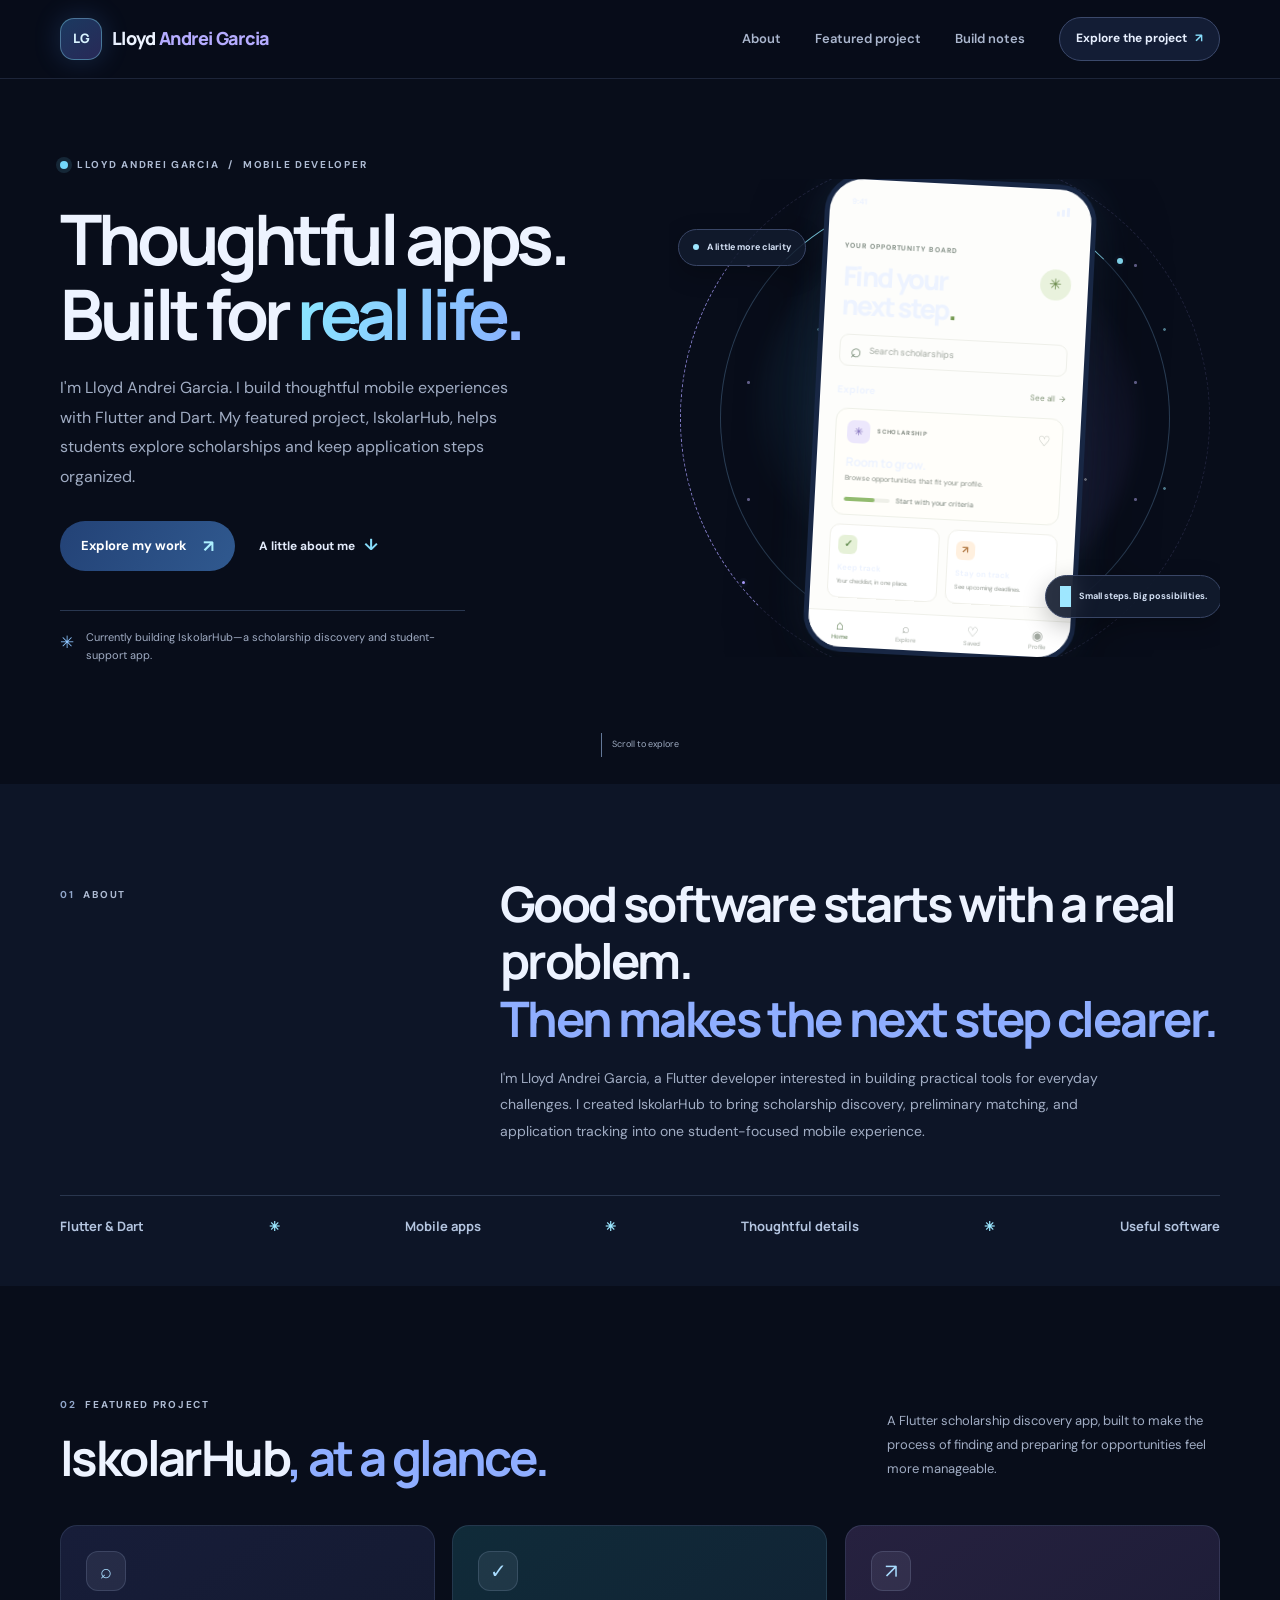
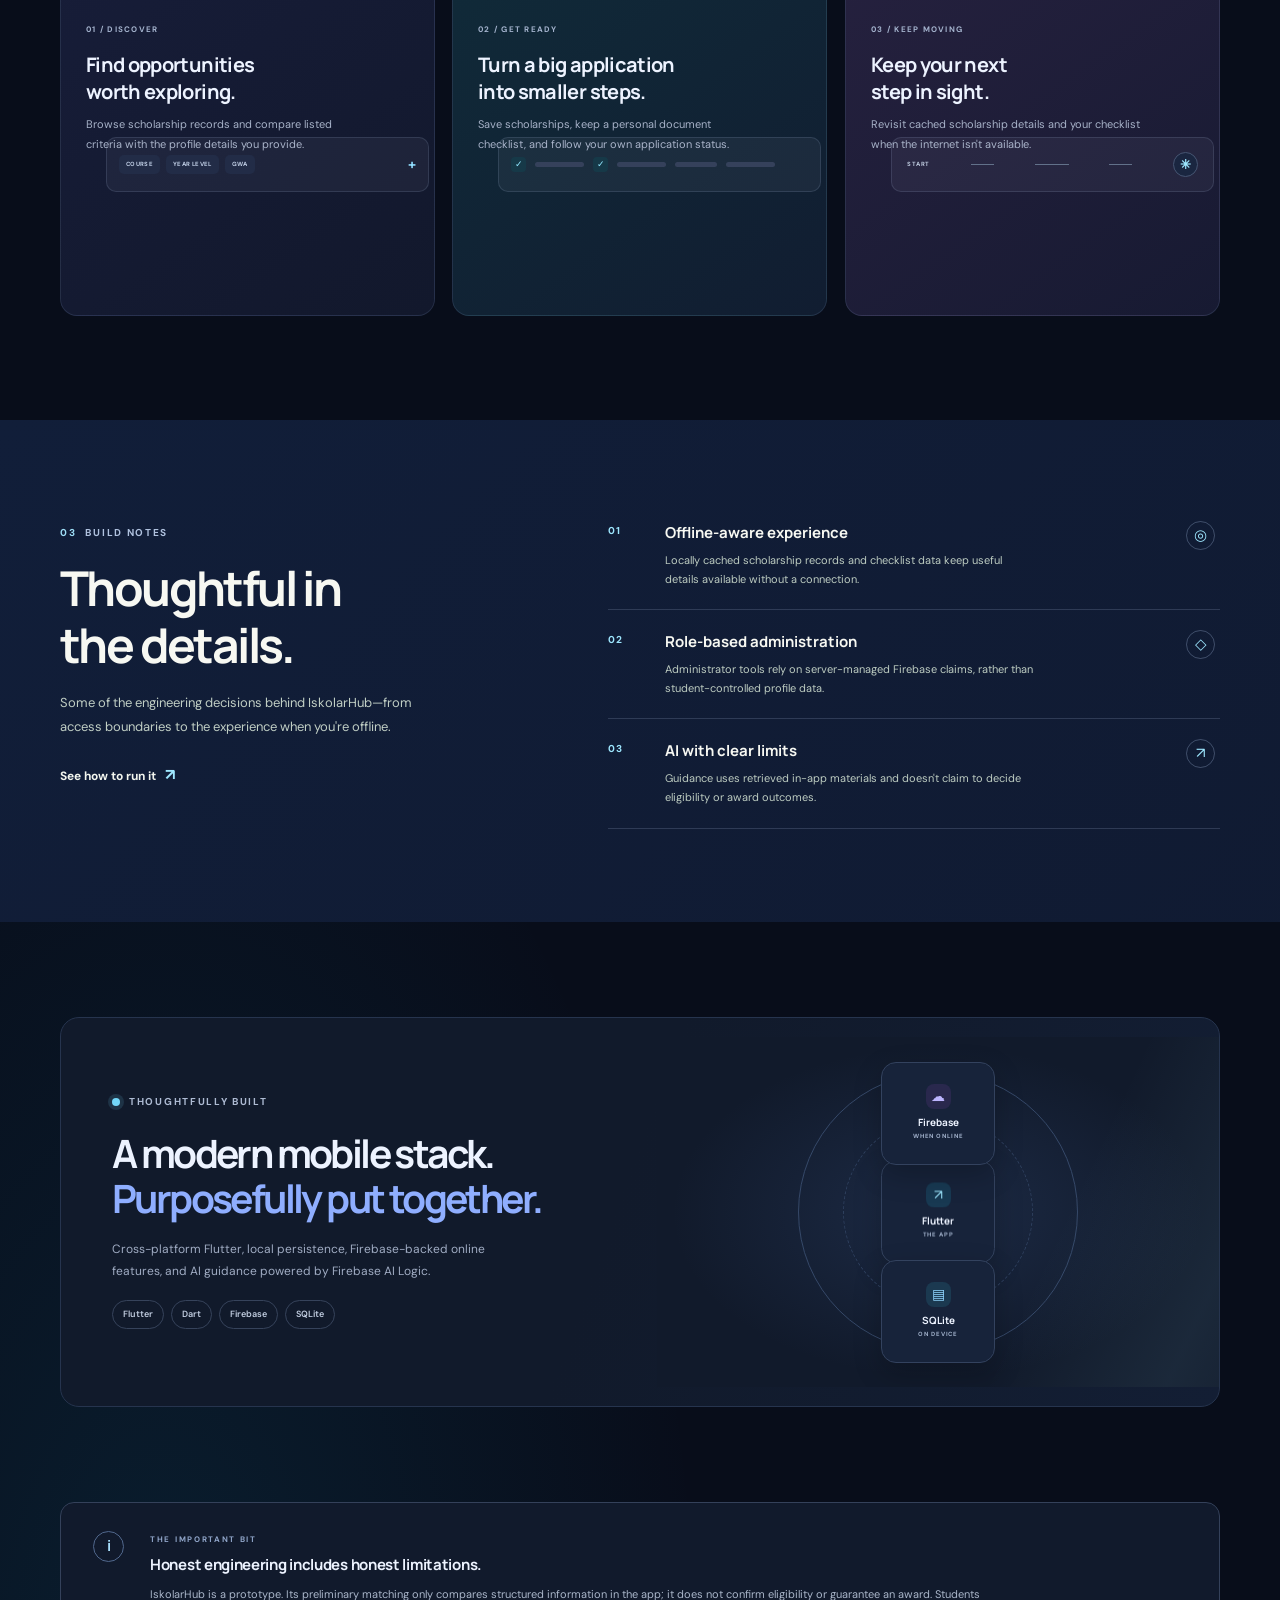
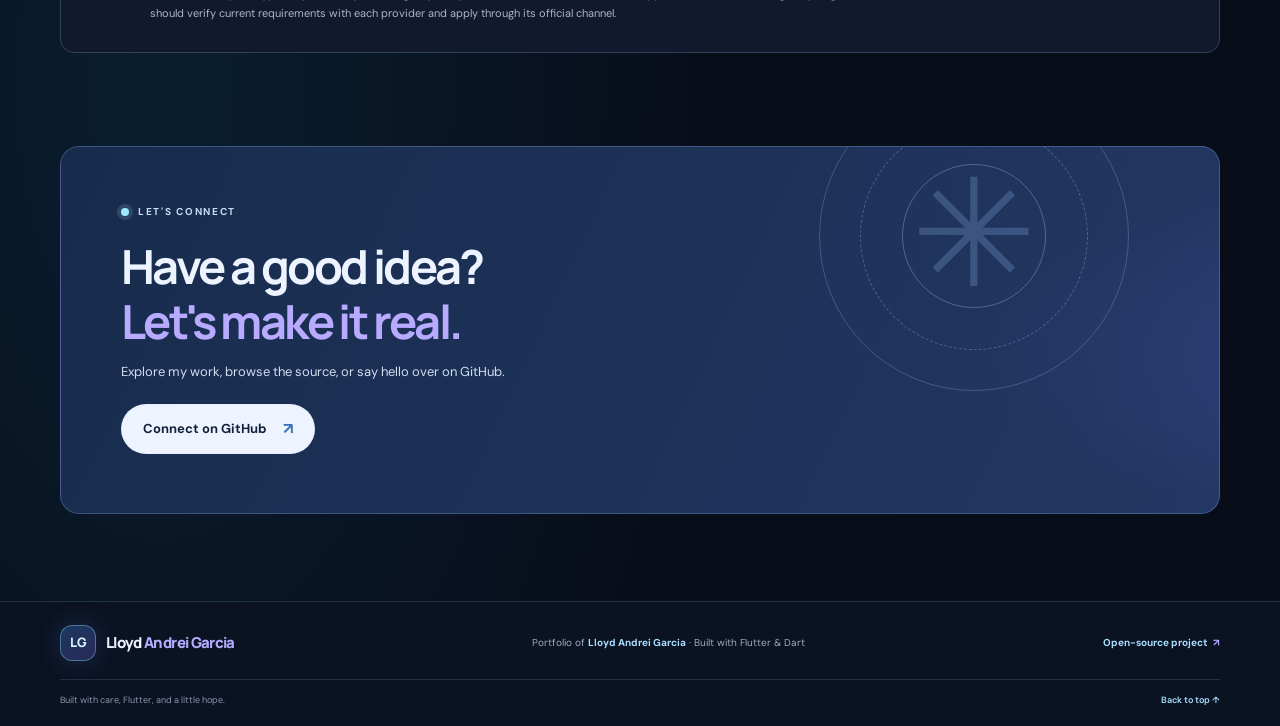
==== commit 6136342c: "Polish animated portfolio experience Co-authored-by: Copilot <223556219+Copilot@users.noreply.github" ====
--- a/docs/index.html
+++ b/docs/index.html
@@ -5,39 +5,29 @@
     <meta name="viewport" content="width=device-width, initial-scale=1">
     <meta
       name="description"
-      content="Andreiigop's mobile development portfolio. Explore IskolarHub, a student-focused scholarship app built with Flutter, Dart, and Firebase."
+      content="Lloyd Andrei Garcia's mobile development portfolio. Explore IskolarHub, a student-focused scholarship app built with Flutter, Dart, and Firebase."
     >
     <meta name="theme-color" content="#080d1a">
     <meta property="og:type" content="website">
-    <meta property="og:title" content="Andreiigop — Flutter Developer Portfolio">
+    <meta property="og:title" content="Lloyd Andrei Garcia — Mobile Developer">
     <meta
       property="og:description"
       content="Mobile development portfolio featuring IskolarHub, a student-focused scholarship app."
     >
-    <meta property="og:image" content="assets/social-preview.svg">
-    <title>Andreiigop — Flutter Developer Portfolio</title>
-    <link rel="icon" href="assets/favicon.svg?v=midnight" type="image/svg+xml">
-    <link rel="stylesheet" href="styles.css?v=midnight">
-    <script src="script.js" defer></script>
+    <meta property="og:image" content="assets/social-preview.svg?v=blue-hour">
+    <title>Lloyd Andrei Garcia — Mobile Developer</title>
+    <link rel="icon" href="assets/favicon.svg?v=blue-hour" type="image/svg+xml">
+    <link rel="stylesheet" href="styles.css?v=blue-hour">
+    <script src="script.js?v=blue-hour" defer></script>
   </head>
   <body>
     <a class="skip-link" href="#main">Skip to content</a>
 
     <header class="site-header">
       <nav class="nav shell" aria-label="Main navigation">
-        <a class="brand" href="#" aria-label="IskolarHub home">
-          <span class="brand-mark" aria-hidden="true">
-            <svg viewBox="0 0 44 44" fill="none">
-              <path d="M7.5 18.5a14.5 14.5 0 0 1 29 0" stroke="currentColor" stroke-width="3" stroke-linecap="round"/>
-              <path d="M10 20v9.5a3 3 0 0 0 3 3h2v-15h-2a3 3 0 0 0-3 2.5Zm24 0v9.5a3 3 0 0 1-3 3h-2v-15h2a3 3 0 0 1 3 2.5Z" fill="currentColor"/>
-              <path d="M15 19c2.5-2.4 4.8-3.5 7-3.5s4.5 1.1 7 3.5v15c-2.5-2.3-4.8-3.5-7-3.5s-4.5 1.2-7 3.5V19Z" fill="#F8F7F2" stroke="currentColor" stroke-width="2.4" stroke-linejoin="round"/>
-              <path d="M22 16v14m-7-8 5 2m9-2-5 2" stroke="currentColor" stroke-width="1.8" stroke-linecap="round"/>
-              <circle cx="7.5" cy="14" r="2.2" fill="#C7F36B"/>
-              <circle cx="36.5" cy="14" r="2.2" fill="#C7F36B"/>
-              <circle cx="22" cy="4.8" r="2.2" fill="#C7F36B"/>
-            </svg>
-          </span>
-          <span class="brand-name">iskolar<span>hub</span></span>
+        <a class="brand" href="#" aria-label="Lloyd Andrei Garcia home">
+          <span class="brand-mark brand-monogram" aria-hidden="true">LG</span>
+          <span class="brand-name">Lloyd <span>Andrei Garcia</span></span>
         </a>
 
         <button
@@ -67,10 +57,10 @@
     <main id="main">
       <section class="hero shell" aria-labelledby="hero-title">
         <div class="hero-copy">
-          <p class="eyebrow"><span class="status-dot"></span> FLUTTER DEVELOPER <span class="eyebrow-divider">/</span> PORTFOLIO</p>
-          <h1 id="hero-title">I build mobile apps for <span>meaningful everyday problems.</span></h1>
+          <p class="eyebrow"><span class="status-dot"></span> LLOYD ANDREI GARCIA <span class="eyebrow-divider">/</span> MOBILE DEVELOPER</p>
+          <h1 id="hero-title">Thoughtful apps.<br>Built for <span>real life.</span></h1>
           <p class="hero-intro">
-            I'm Andreiigop. I build thoughtful mobile experiences with Flutter
+            I'm Lloyd Andrei Garcia. I build thoughtful mobile experiences with Flutter
             and Dart. My featured project, IskolarHub, helps students explore
             scholarships and keep application steps organized.
           </p>
@@ -133,7 +123,7 @@
           <div>
             <h2 id="why-title">Good software starts with a real problem.<br><span>Then makes the next step clearer.</span></h2>
             <p class="section-copy">
-              I'm Andreiigop, a Flutter developer interested in building practical
+              I'm Lloyd Andrei Garcia, a Flutter developer interested in building practical
               tools for everyday challenges. I created IskolarHub to bring scholarship
               discovery, preliminary matching, and application tracking into one
               student-focused mobile experience.
@@ -235,11 +225,11 @@
 
     <footer class="site-footer">
       <div class="shell footer-inner">
-        <a class="brand footer-brand" href="#" aria-label="IskolarHub home">
-          <span class="brand-mark" aria-hidden="true"><svg viewBox="0 0 44 44" fill="none"><path d="M7.5 18.5a14.5 14.5 0 0 1 29 0" stroke="currentColor" stroke-width="3" stroke-linecap="round"/><path d="M10 20v9.5a3 3 0 0 0 3 3h2v-15h-2a3 3 0 0 0-3 2.5Zm24 0v9.5a3 3 0 0 1-3 3h-2v-15h2a3 3 0 0 1 3 2.5Z" fill="currentColor"/><path d="M15 19c2.5-2.4 4.8-3.5 7-3.5s4.5 1.1 7 3.5v15c-2.5-2.3-4.8-3.5-7-3.5s-4.5 1.2-7 3.5V19Z" fill="#172D29" stroke="currentColor" stroke-width="2.4" stroke-linejoin="round"/><path d="M22 16v14m-7-8 5 2m9-2-5 2" stroke="currentColor" stroke-width="1.8" stroke-linecap="round"/><circle cx="7.5" cy="14" r="2.2" fill="#C7F36B"/><circle cx="36.5" cy="14" r="2.2" fill="#C7F36B"/><circle cx="22" cy="4.8" r="2.2" fill="#C7F36B"/></svg></span>
-          <span class="brand-name">iskolar<span>hub</span></span>
+        <a class="brand footer-brand" href="#" aria-label="Lloyd Andrei Garcia home">
+          <span class="brand-mark brand-monogram" aria-hidden="true">LG</span>
+          <span class="brand-name">Lloyd <span>Andrei Garcia</span></span>
         </a>
-        <p>Portfolio of <a href="https://github.com/lloydgarcia0923320623-create" target="_blank" rel="noreferrer">Andreiigop</a> · Built with Flutter &amp; Dart</p>
+        <p>Portfolio of <a href="https://github.com/lloydgarcia0923320623-create" target="_blank" rel="noreferrer">Lloyd Andrei Garcia</a> · Built with Flutter &amp; Dart</p>
         <a class="footer-source" href="https://github.com/lloydgarcia0923320623-create/iskolarhub" target="_blank" rel="noreferrer">Open-source project <span aria-hidden="true">↗</span></a>
       </div>
       <div class="shell footer-bottom"><span>Built with care, Flutter, and a little hope.</span><a href="#main">Back to top ↑</a></div>
--- a/docs/styles.css
+++ b/docs/styles.css
@@ -414,3 +414,489 @@
   }
   .nav-links > a:not(.nav-cta) { border-bottom-color: #293750; }
 }
+
+.site-header { overflow: hidden; }
+.scroll-progress {
+  position: absolute;
+  z-index: 3;
+  right: 0;
+  bottom: 0;
+  left: 0;
+  height: 2px;
+  overflow: hidden;
+  background: transparent;
+}
+.scroll-progress span {
+  display: block;
+  width: 100%;
+  height: 100%;
+  transform: scaleX(0);
+  transform-origin: left center;
+  background: linear-gradient(90deg, #86dcfa, #92aaff 58%, #b6a4ff);
+  box-shadow: 0 0 14px rgb(134 220 250 / 50%);
+  will-change: transform;
+}
+
+.hero-copy > .eyebrow,
+.hero h1,
+.hero-intro,
+.hero-actions,
+.hero-note {
+  animation: hero-enter 700ms both;
+}
+.hero-copy > .eyebrow { animation-delay: 60ms; }
+.hero h1 { animation-delay: 130ms; }
+.hero-intro { animation-delay: 210ms; }
+.hero-actions { animation-delay: 290ms; }
+.hero-note { animation-delay: 370ms; }
+.hero-visual {
+  animation: hero-enter 900ms 180ms both;
+  perspective: 1000px;
+}
+.hero-visual::before { animation: glow-breathe 7s ease-in-out infinite alternate; }
+.orbit-one { animation: orbit-spin 32s linear infinite; }
+.orbit-two { animation: orbit-spin 48s linear infinite reverse; }
+.orbit-dot-one { animation: dot-pulse 2.8s ease-in-out infinite; }
+.orbit-dot-two { animation: dot-pulse 3.5s 900ms ease-in-out infinite; }
+.phone {
+  transform-origin: 50% 70%;
+  animation: phone-float 6.4s ease-in-out infinite;
+  transition: box-shadow 350ms ease;
+}
+.hero-visual:hover .phone {
+  box-shadow:
+    0 36px 88px rgb(0 0 0 / 55%),
+    0 0 62px rgb(105 158 244 / 22%),
+    inset 0 0 0 1px #fff;
+}
+.label-top { animation: label-drift 5s ease-in-out infinite; }
+.label-bottom { animation: label-drift 5.7s 500ms ease-in-out infinite reverse; }
+
+.nav-cta,
+.button,
+.feature-card,
+.stack-node {
+  transform-style: preserve-3d;
+}
+.feature-card {
+  transition:
+    transform 320ms cubic-bezier(.2, .75, .25, 1),
+    border-color 320ms ease,
+    box-shadow 320ms ease;
+}
+.feature-card::after {
+  position: absolute;
+  z-index: 0;
+  inset: 0;
+  border-radius: inherit;
+  background: radial-gradient(
+    300px circle at var(--pointer-x, 50%) var(--pointer-y, 50%),
+    rgb(143 204 255 / 12%),
+    transparent 68%
+  );
+  content: "";
+  opacity: 0;
+  pointer-events: none;
+  transition: opacity 280ms ease;
+}
+.feature-card:hover {
+  transform: translateY(-8px);
+  border-color: rgb(153 198 255 / 30%);
+  box-shadow: 0 22px 48px rgb(1 4 14 / 28%);
+}
+.feature-card:hover::after { opacity: 1; }
+.feature-card > * { position: relative; z-index: 1; }
+.feature-icon { transition: transform 300ms cubic-bezier(.2, .8, .2, 1); }
+.feature-card:hover .feature-icon { transform: translateY(-3px) rotate(-8deg) scale(1.06); }
+.discover-decoration b { animation: plus-glow 2.5s ease-in-out infinite; }
+.path-decoration b { animation: star-twinkle 3s ease-in-out infinite; }
+.checklist-decoration span:nth-child(3) { animation: check-pop 3s 500ms ease-in-out infinite; }
+
+.stack-node { transition: box-shadow 300ms ease; }
+.stack-card:hover .node-app { animation: node-float 3.2s ease-in-out infinite; }
+.stack-card:hover .node-cloud { animation: node-float 3.2s 350ms ease-in-out infinite; }
+.stack-card:hover .node-local { animation: node-float 3.2s 700ms ease-in-out infinite; }
+.closing-decoration { animation: orbit-spin 90s linear infinite; }
+
+.motion-ready .reveal-on-scroll {
+  opacity: 0;
+  transform: translateY(25px);
+  transition:
+    opacity 700ms cubic-bezier(.2, .75, .25, 1),
+    transform 700ms cubic-bezier(.2, .75, .25, 1);
+}
+.motion-ready .reveal-on-scroll.is-visible {
+  opacity: 1;
+  transform: translateY(0);
+}
+.motion-ready .feature-card:nth-child(2) { transition-delay: 100ms; }
+.motion-ready .feature-card:nth-child(3) { transition-delay: 200ms; }
+.motion-ready .journey-steps li:nth-child(2) { transition-delay: 100ms; }
+.motion-ready .journey-steps li:nth-child(3) { transition-delay: 200ms; }
+
+.brand-monogram {
+  border: 1px solid rgb(158 231 255 / 30%);
+  background: linear-gradient(145deg, #263d65, #242747);
+  color: #d9f4ff;
+  font-family: var(--font-display);
+  font-size: 13px;
+  font-weight: 800;
+  letter-spacing: -.5px;
+}
+.brand-monogram {
+  border-color: rgb(140 232 255 / 38%);
+  background: linear-gradient(145deg, #1b3960, #282957);
+  box-shadow: 0 0 28px rgb(92 151 255 / 20%);
+}
+.brand-name { color: #edf3ff; font-size: 18px; letter-spacing: -.65px; }
+.brand-name span { color: #b5acff; }
+.footer-brand .brand-name { font-size: 15px; }
+.hero { isolation: isolate; }
+.hero-visual::after {
+  position: absolute;
+  z-index: 1;
+  inset: 0;
+  border-radius: 50%;
+  background-image:
+    radial-gradient(circle, #c0b7ff 1.2px, transparent 1.8px),
+    radial-gradient(circle, #94e8ff 1px, transparent 1.7px),
+    radial-gradient(circle, #fff 1px, transparent 1.6px);
+  background-position: 15px 28px, 63px 71px, 100px 11px;
+  background-size: 129px 117px, 173px 159px, 211px 193px;
+  content: "";
+  opacity: .48;
+  pointer-events: none;
+  animation: starfield-drift 50s linear infinite;
+}
+.hero h1 span {
+  background: linear-gradient(100deg, #91eaff 0%, #83adff 48%, #c5a8ff 90%, #91eaff);
+  background-clip: text;
+  background-size: 220% auto;
+  -webkit-text-fill-color: transparent;
+  animation: accent-shift 7s ease-in-out infinite;
+}
+.hero-visual .phone { z-index: 2; }
+.visual-label { backdrop-filter: blur(12px); }
+.orbit-one { border-top-color: rgb(145 234 255 / 78%); }
+.orbit-two { border-left-color: rgb(197 168 255 / 64%); }
+.hero-visual::before { filter: blur(8px); }
+.hero-copy > .eyebrow .status-dot { animation: status-orbit 3.2s ease-in-out infinite; }
+.feature-card {
+  transform-origin: center;
+  will-change: transform;
+}
+.feature-card:hover {
+  transform:
+    perspective(900px)
+    rotateX(var(--tilt-x, 0deg))
+    rotateY(var(--tilt-y, 0deg))
+    translateY(-8px);
+}
+.brand-monogram {
+  position: relative;
+  overflow: hidden;
+  box-shadow: 0 0 24px rgb(111 176 255 / 12%);
+}
+.brand-monogram::after {
+  position: absolute;
+  inset: -50%;
+  background: linear-gradient(105deg, transparent 40%, rgb(203 237 255 / 48%), transparent 60%);
+  content: "";
+  transform: translateX(-120%) rotate(20deg);
+  animation: logo-sheen 6s 1s ease-in-out infinite;
+}
+.nav-links > a:not(.nav-cta) {
+  position: relative;
+}
+.nav-links > a:not(.nav-cta)::after {
+  position: absolute;
+  right: 0;
+  bottom: -5px;
+  left: 0;
+  height: 1px;
+  background: linear-gradient(90deg, #8de8ff, #b5a7ff);
+  content: "";
+  transform: scaleX(0);
+  transform-origin: left;
+  transition: transform 220ms ease;
+}
+.nav-links > a:not(.nav-cta):hover::after { transform: scaleX(1); }
+.nav-cta { transition-delay: 0ms !important; }
+.button-dark { position: relative; overflow: hidden; }
+.button-dark::after,
+.button-light::after {
+  position: absolute;
+  inset: 0;
+  background: linear-gradient(115deg, transparent 32%, rgb(255 255 255 / 17%) 48%, transparent 64%);
+  content: "";
+  transform: translateX(-110%);
+  transition: transform 550ms ease;
+}
+.button-dark:hover::after,
+.button-light:hover::after { transform: translateX(110%); }
+.hero-visual .phone { will-change: transform; }
+.hero-visual:hover .phone { transform: rotate(0deg) translateY(-5px) scale(1.015); }
+.opportunity-card { transition: transform 250ms ease, border-color 250ms ease, box-shadow 250ms ease; }
+.hero-visual:hover .opportunity-card {
+  transform: translateY(-2px);
+  border-color: #a7c8f0;
+  box-shadow: 0 7px 16px rgb(53 88 145 / 9%);
+}
+.feature-card:hover { transition-delay: 0ms !important; }
+.feature-decoration { transition: transform 320ms ease; }
+.feature-card:hover .feature-decoration { transform: translateY(-2px); }
+.stack-art::after {
+  position: absolute;
+  inset: 0;
+  background: linear-gradient(115deg, transparent 35%, rgb(158 231 255 / 7%) 48%, transparent 60%);
+  background-size: 220% 100%;
+  content: "";
+  pointer-events: none;
+  animation: art-sheen 8s ease-in-out infinite;
+}
+.step-mark { transition: transform 250ms ease, background 250ms ease; }
+.journey-steps li:hover .step-mark {
+  transform: rotate(12deg) scale(1.1);
+  background: rgb(158 231 255 / 10%);
+}
+.scroll-cue span { animation: cue-pulse 1.8s ease-in-out infinite; }
+
+@keyframes hero-enter {
+  from { opacity: 0; transform: translateY(22px); }
+  to { opacity: 1; transform: translateY(0); }
+}
+@keyframes glow-breathe {
+  from { opacity: .7; transform: scale(.93); }
+  to { opacity: 1; transform: scale(1.07); }
+}
+@keyframes orbit-spin { to { rotate: 360deg; } }
+@keyframes dot-pulse {
+  0%, 100% { box-shadow: 0 0 0 0 rgb(142 221 255 / 0%); }
+  50% { box-shadow: 0 0 0 9px rgb(142 221 255 / 16%); }
+}
+@keyframes phone-float {
+  0%, 100% { transform: rotate(3deg) translateY(0); }
+  50% { transform: rotate(1deg) translateY(-11px); }
+}
+@keyframes phone-float-mobile {
+  0%, 100% { transform: rotate(2deg) scale(.91) translateY(0); }
+  50% { transform: rotate(0deg) scale(.91) translateY(-10px); }
+}
+@keyframes label-drift {
+  0%, 100% { translate: 0 0; }
+  50% { translate: 0 -7px; }
+}
+@keyframes plus-glow {
+  0%, 100% { filter: drop-shadow(0 0 0 rgb(142 223 255 / 0%)); }
+  50% { filter: drop-shadow(0 0 7px rgb(142 223 255 / 60%)); }
+}
+@keyframes star-twinkle {
+  0%, 100% { transform: rotate(0) scale(1); }
+  50% { transform: rotate(30deg) scale(1.14); }
+}
+@keyframes check-pop {
+  0%, 75%, 100% { transform: scale(1); }
+  82% { transform: scale(1.2); }
+}
+@keyframes node-float {
+  0%, 100% { margin-top: 0; }
+  50% { margin-top: -7px; }
+}
+@keyframes accent-shift {
+  0%, 100% { background-position: 0% center; }
+  50% { background-position: 100% center; }
+}
+@keyframes starfield-drift {
+  from { transform: rotate(0deg) scale(1.02); }
+  to { transform: rotate(12deg) scale(1.08); }
+}
+@keyframes art-sheen {
+  0%, 30% { background-position: 120% 0; }
+  65%, 100% { background-position: -120% 0; }
+}
+@keyframes cue-pulse {
+  0%, 100% { opacity: .45; transform: scaleY(.8); transform-origin: top; }
+  50% { opacity: 1; transform: scaleY(1.1); transform-origin: top; }
+}
+@keyframes status-orbit {
+  0%, 100% { box-shadow: 0 0 0 3px rgb(115 215 250 / 9%), 0 0 9px rgb(115 215 250 / 32%); }
+  50% { box-shadow: 0 0 0 7px rgb(115 215 250 / 5%), 0 0 17px rgb(115 215 250 / 55%); }
+}
+@keyframes logo-sheen {
+  0%, 22% { transform: translateX(-120%) rotate(20deg); }
+  52%, 100% { transform: translateX(120%) rotate(20deg); }
+}
+
+body {
+  background:
+    radial-gradient(ellipse at 78% 8%, rgb(73 103 232 / 17%), transparent 35rem),
+    radial-gradient(ellipse at 7% 44%, rgb(22 166 216 / 11%), transparent 34rem),
+    radial-gradient(ellipse at 92% 75%, rgb(139 99 230 / 8%), transparent 35rem),
+    #080d1a;
+  background-size: 100% 100%, 100% 100%, 100% 100%;
+}
+.site-header {
+  border-bottom-color: rgb(146 173 225 / 16%);
+  background: rgb(8 13 26 / 82%);
+}
+.nav-cta { border-color: #3b496b; background: #131d35; }
+.nav-cta:hover { box-shadow: 0 8px 26px rgb(98 146 238 / 20%); }
+.nav-links > a:not(.nav-cta):hover { color: #9eeaff; }
+.hero h1 span {
+  background: linear-gradient(105deg, #8be8ff, #89b7ff 42%, #c1a2ff 76%, #8be8ff);
+  background-size: 220% auto;
+  animation: aurora-text 8s ease-in-out infinite;
+}
+.hero-visual::before {
+  background:
+    radial-gradient(circle at 40% 43%, rgb(56 152 210 / 27%), transparent 53%),
+    radial-gradient(circle at 63% 61%, rgb(122 102 220 / 20%), transparent 60%);
+}
+.orbit-one { border-color: rgb(137 195 248 / 26%); border-top-color: #8de8ff; }
+.orbit-two { border-color: rgb(176 167 255 / 19%); border-left-color: #aaa0ff; }
+.orbit-dot-one { background: #8de8ff; }
+.orbit-dot-two { background: #aa9cff; }
+.visual-label { border-color: #394666; background: rgb(18 27 46 / 90%); }
+.journey-section { background: linear-gradient(135deg, #111e39, #101a31 60%, #192342); }
+.closing-card {
+  background:
+    radial-gradient(ellipse at 82% 30%, rgb(118 110 255 / 30%), transparent 34%),
+    linear-gradient(115deg, #172c4c, #243866 54%, #342b60);
+}
+.closing-card .status-dot { background: #9eeaff; }
+.closing-card h2 span { color: #b7aaff; }
+.closing-decoration { color: rgb(158 201 255 / 22%); }
+.footer-inner > p a,
+.footer-source,
+.footer-bottom a { color: #a8dfff; }
+.footer-source span { color: #b4a8ff; }
+
+@keyframes aurora-text {
+  0%, 100% { background-position: 0% center; }
+  50% { background-position: 100% center; }
+}
+
+@media (hover: none) {
+  .feature-card:hover { transform: none; box-shadow: none; }
+}
+@media (max-width: 650px) {
+  .phone { animation-name: phone-float-mobile; }
+}
+@media (prefers-reduced-motion: reduce) {
+  .hero-copy > .eyebrow,
+  .hero h1,
+  .hero-intro,
+  .hero-actions,
+  .hero-note,
+  .hero-visual {
+    animation: none;
+  }
+  .hero-visual::before,
+  .hero-visual::after,
+  .orbit-one,
+  .orbit-two,
+  .orbit-dot-one,
+  .orbit-dot-two,
+  .phone,
+  .label-top,
+  .label-bottom,
+  .closing-decoration,
+  .discover-decoration b,
+  .path-decoration b,
+  .checklist-decoration span:nth-child(3),
+  .stack-card:hover .node-app,
+  .stack-card:hover .node-cloud,
+  .stack-card:hover .node-local {
+    animation: none;
+  }
+  .hero-copy > .eyebrow .status-dot,
+  .brand-monogram::after { animation: none; }
+  .feature-card:hover { transform: none; }
+}
+
+.brand-name { font-size: 18px; letter-spacing: -.65px; }
+.brand-name span { color: #b5acff; }
+.footer-brand .brand-name { font-size: 15px; }
+.brand-monogram {
+  border: 1px solid rgb(140 232 255 / 38%);
+  background: linear-gradient(145deg, #1b3960, #282957);
+  box-shadow: 0 0 28px rgb(92 151 255 / 20%);
+}
+body {
+  background:
+    radial-gradient(ellipse at 78% 8%, rgb(73 103 232 / 17%), transparent 35rem),
+    radial-gradient(ellipse at 7% 44%, rgb(22 166 216 / 11%), transparent 34rem),
+    radial-gradient(ellipse at 92% 75%, rgb(139 99 230 / 8%), transparent 35rem),
+    #080d1a;
+  background-size: 190% 185%, 180% 190%, 170% 175%, auto;
+  animation: aurora-drift 32s ease-in-out infinite alternate;
+}
+.site-header {
+  border-bottom-color: rgb(146 173 225 / 16%);
+  background: rgb(8 13 26 / 82%);
+}
+.nav-cta { border-color: #3b496b; background: #131d35; }
+.nav-links > a:not(.nav-cta):hover { color: #9eeaff; }
+.hero h1 span {
+  background: linear-gradient(105deg, #8be8ff, #89b7ff 42%, #c1a2ff 76%, #8be8ff);
+  background-clip: text;
+  background-size: 220% auto;
+  color: transparent;
+  -webkit-background-clip: text;
+  -webkit-text-fill-color: transparent;
+  animation: aurora-text 8s ease-in-out infinite;
+}
+.hero-visual::before {
+  background:
+    radial-gradient(circle at 40% 43%, rgb(56 152 210 / 27%), transparent 53%),
+    radial-gradient(circle at 63% 61%, rgb(122 102 220 / 20%), transparent 60%);
+}
+.orbit-one { border-color: rgb(137 195 248 / 26%); border-top-color: #8de8ff; }
+.orbit-two { border-color: rgb(176 167 255 / 19%); border-left-color: #aaa0ff; }
+.orbit-dot-one { background: #8de8ff; }
+.orbit-dot-two { background: #aa9cff; }
+.visual-label { border-color: #394666; background: rgb(18 27 46 / 90%); }
+.journey-section {
+  background: linear-gradient(135deg, #111e39, #101a31 60%, #192342);
+  background-size: 200% 200%;
+  animation: deep-sky-drift 24s ease-in-out infinite alternate;
+}
+.closing-card {
+  background:
+    radial-gradient(ellipse at 82% 30%, rgb(118 110 255 / 30%), transparent 34%),
+    linear-gradient(115deg, #172c4c, #243866 54%, #342c60);
+  background-size: 185% 185%, 200% 200%;
+  animation: closing-glow 18s ease-in-out infinite alternate;
+}
+.closing-card h2 span { color: #b7aaff; }
+.footer-inner > p a,
+.footer-source,
+.footer-bottom a { color: #a8dfff; }
+.footer-source span { color: #b4a8ff; }
+
+@keyframes aurora-drift {
+  0% { background-position: 0% 0%, 100% 100%, 20% 30%, center; }
+  100% { background-position: 65% 45%, 15% 55%, 90% 100%, center; }
+}
+@keyframes deep-sky-drift {
+  from { background-position: 0% 40%; }
+  to { background-position: 100% 60%; }
+}
+@keyframes closing-glow {
+  from { background-position: 0% 35%, 0% 50%; }
+  to { background-position: 100% 65%, 100% 50%; }
+}
+
+@media (prefers-reduced-motion: reduce) {
+  body,
+  .journey-section,
+  .closing-card,
+  .hero h1 span,
+  .scroll-cue span,
+  .motion-ready .reveal-on-scroll {
+    animation: none;
+    opacity: 1;
+    transform: none;
+    transition: none;
+  }
+}
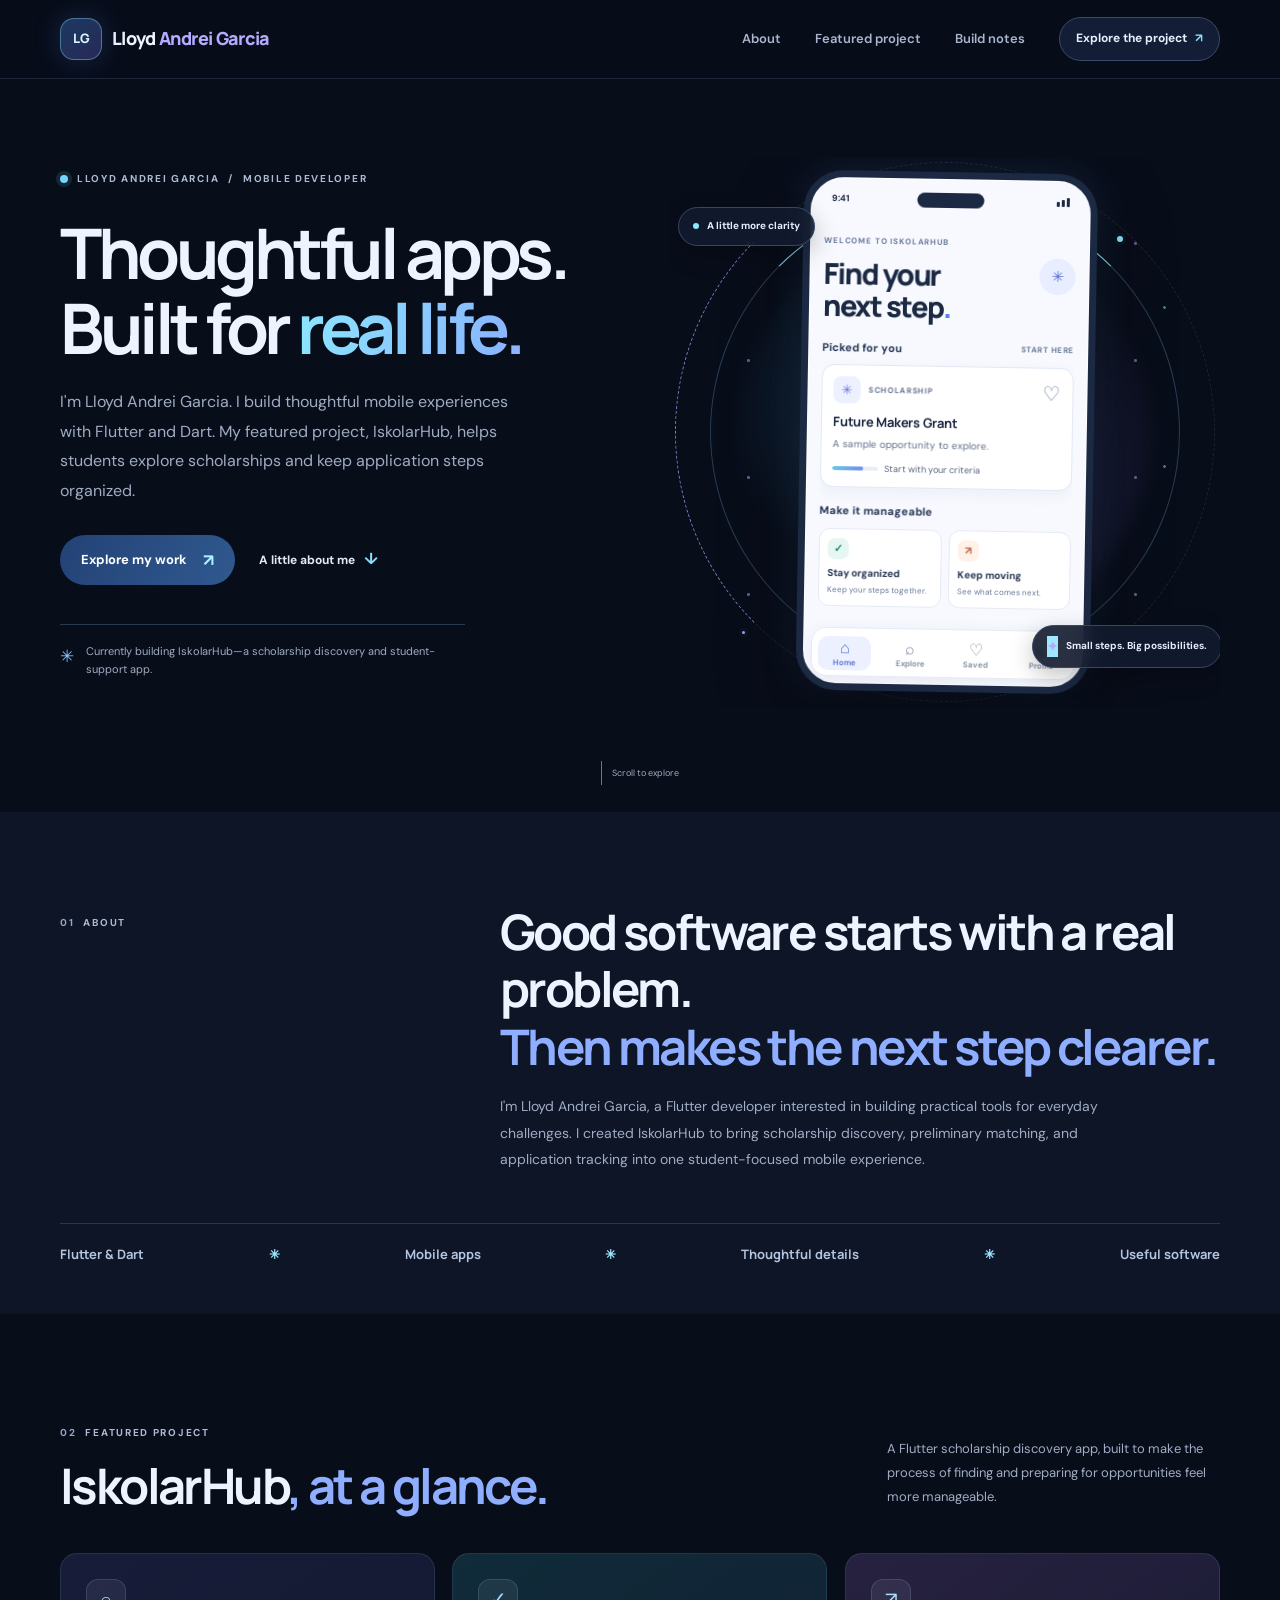
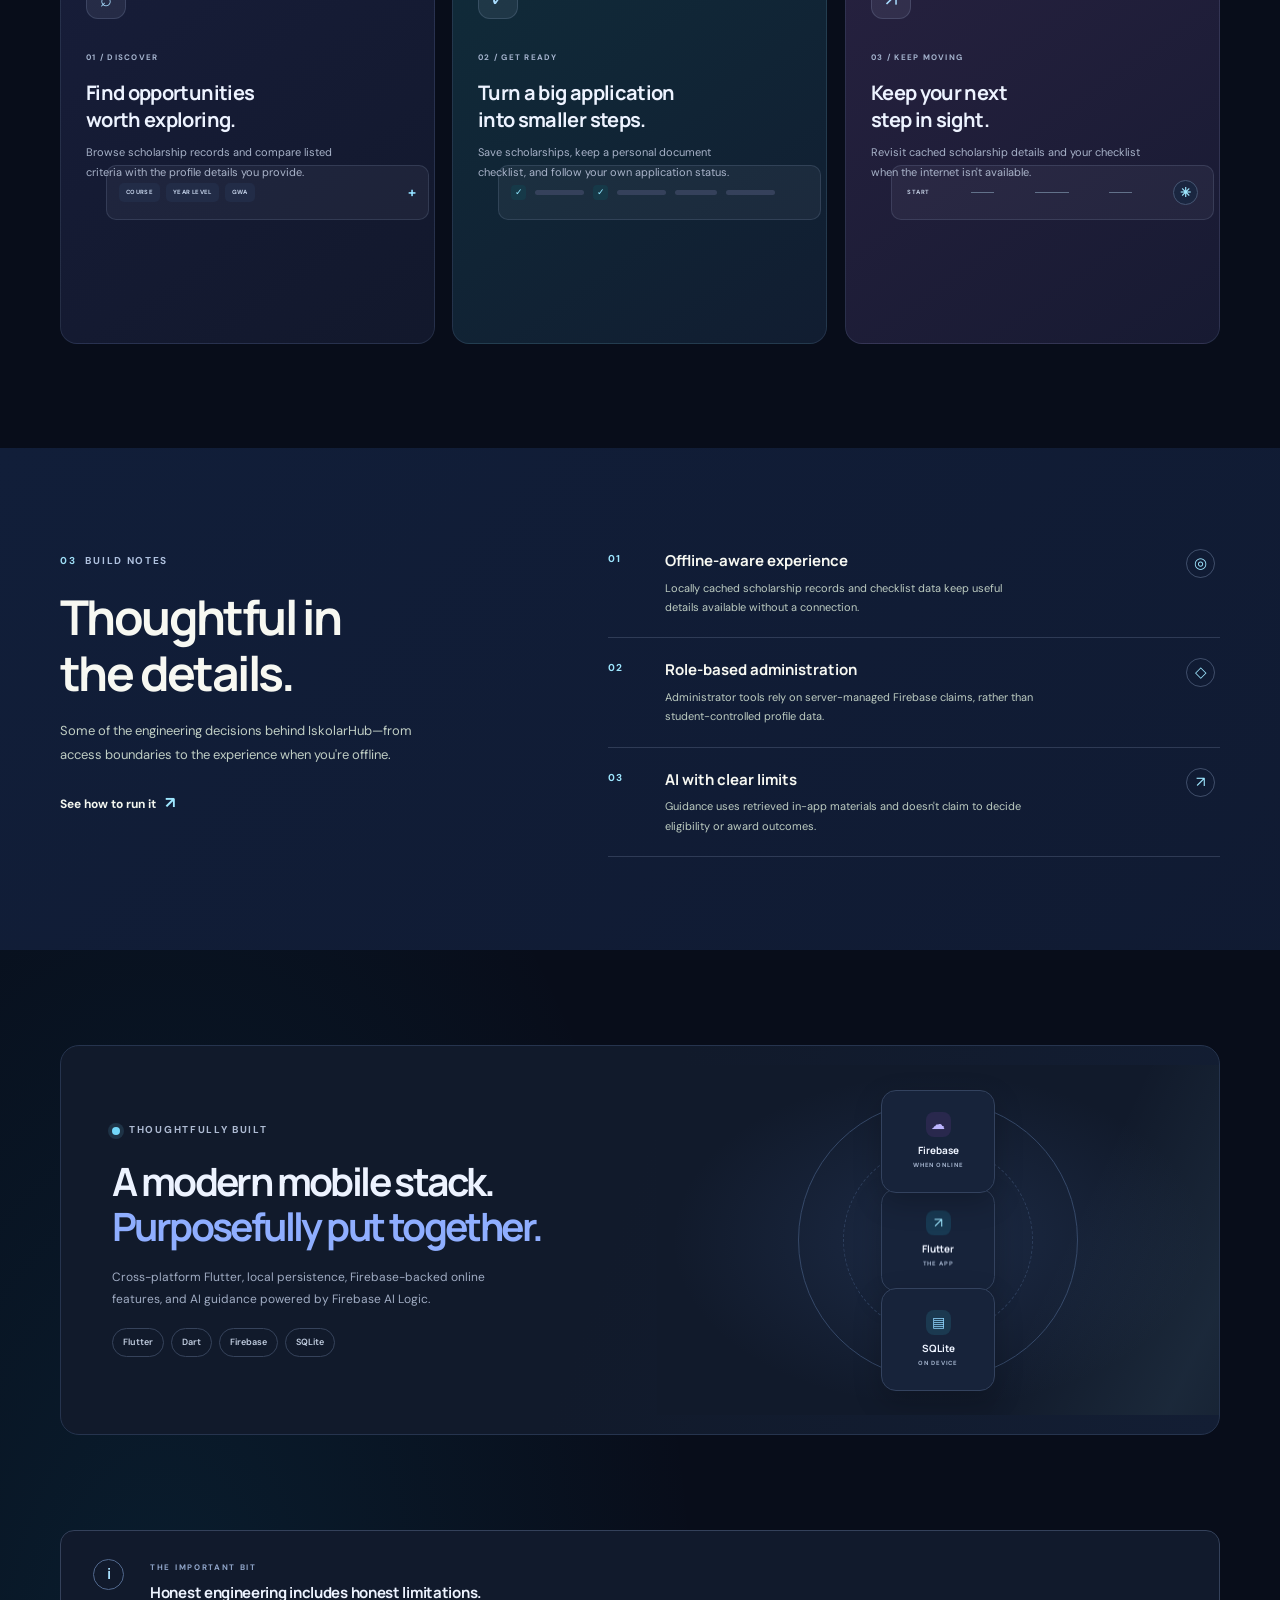
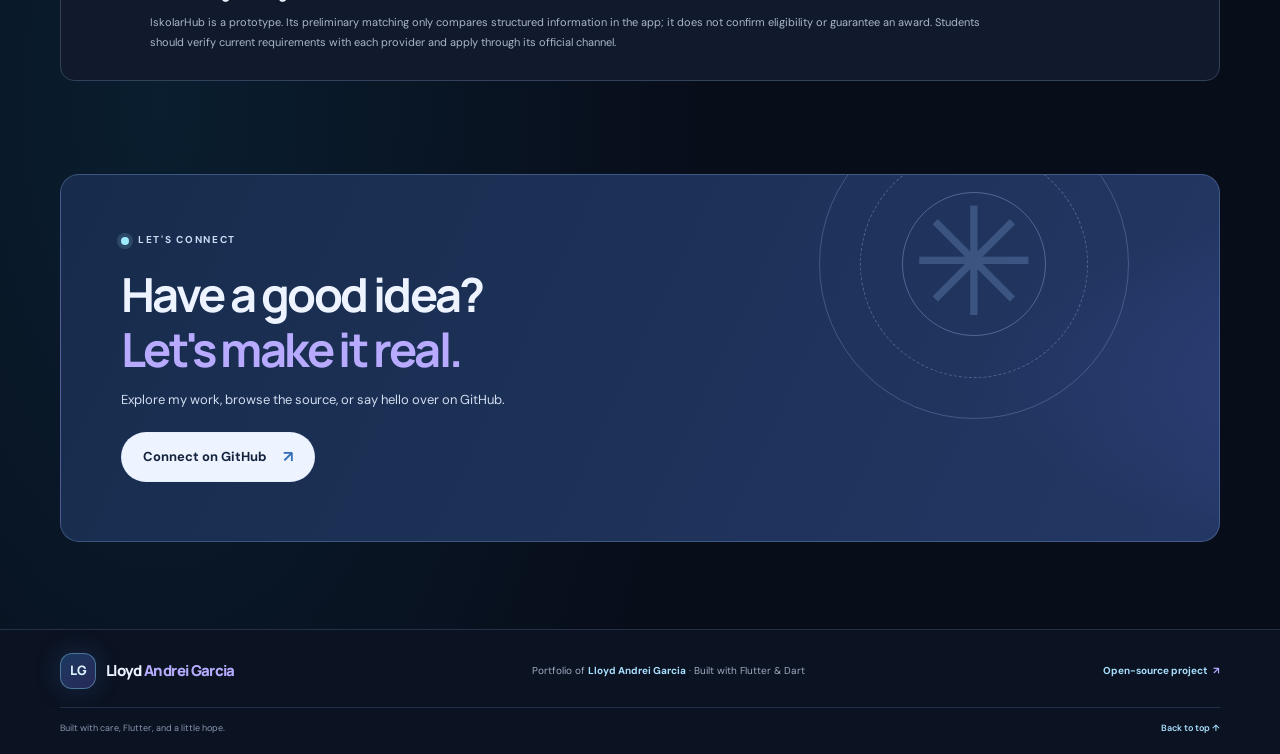
==== commit 034b6bdb: "Make portfolio app preview interactive Co-authored-by: Copilot <223556219+Copilot@users.noreply.gith" ====
--- a/docs/index.html
+++ b/docs/index.html
@@ -17,8 +17,8 @@
     <meta property="og:image" content="assets/social-preview.svg?v=blue-hour">
     <title>Lloyd Andrei Garcia — Mobile Developer</title>
     <link rel="icon" href="assets/favicon.svg?v=blue-hour" type="image/svg+xml">
-    <link rel="stylesheet" href="styles.css?v=blue-hour">
-    <script src="script.js?v=blue-hour" defer></script>
+    <link rel="stylesheet" href="styles.css?v=interactive-preview">
+    <script src="script.js?v=interactive-preview" defer></script>
   </head>
   <body>
     <a class="skip-link" href="#main">Skip to content</a>
@@ -79,37 +79,102 @@
           </div>
         </div>
 
-        <div class="hero-visual" aria-label="Illustration of the IskolarHub scholarship app">
+        <div class="hero-visual" aria-label="Interactive preview of the IskolarHub app">
           <div class="orbit orbit-one"></div>
           <div class="orbit orbit-two"></div>
           <div class="orbit-dot orbit-dot-one"></div>
           <div class="orbit-dot orbit-dot-two"></div>
           <div class="visual-label label-top"><span></span> A little more clarity</div>
-          <div class="phone">
+          <div class="phone" aria-label="Interactive IskolarHub app preview">
             <div class="phone-top">
               <span>9:41</span>
+              <span class="phone-island" aria-hidden="true"></span>
               <span class="phone-status" aria-hidden="true"><i></i><i></i><i></i></span>
             </div>
-            <div class="app-greeting">
-              <div>
-                <span class="micro-label">YOUR OPPORTUNITY BOARD</span>
-                <h2>Find your<br>next step<span>.</span></h2>
-              </div>
-              <div class="avatar" aria-hidden="true">✳</div>
+            <div class="phone-panels">
+              <section class="phone-panel" id="preview-home" role="tabpanel" aria-labelledby="tab-home">
+                <div class="app-greeting">
+                  <div>
+                    <span class="micro-label">WELCOME TO ISKOLARHUB</span>
+                    <h2>Find your<br>next step<span>.</span></h2>
+                  </div>
+                  <div class="avatar" aria-hidden="true">✳</div>
+                </div>
+                <div class="app-section-title"><strong>Picked for you</strong><span>START HERE</span></div>
+                <article class="opportunity-card" data-scholarship-id="future-makers" data-scholarship-title="Future Makers Grant" data-scholarship-description="A sample opportunity to explore.">
+                  <div class="card-topline"><span class="card-icon icon-lilac" aria-hidden="true">✳</span><span class="tag">SCHOLARSHIP</span><button class="bookmark" type="button" aria-label="Save Future Makers Grant" aria-pressed="false">♡</button></div>
+                  <strong>Future Makers Grant</strong>
+                  <span class="card-caption">A sample opportunity to explore.</span>
+                  <div class="match-line"><span><i></i></span> Start with your criteria</div>
+                </article>
+                <div class="app-section-title"><strong>Make it manageable</strong></div>
+                <div class="app-mini-row">
+                  <div class="mini-card"><span class="mini-icon icon-mint" aria-hidden="true">✓</span><strong>Stay organized</strong><small>Keep your steps together.</small></div>
+                  <div class="mini-card"><span class="mini-icon icon-peach" aria-hidden="true">↗</span><strong>Keep moving</strong><small>See what comes next.</small></div>
+                </div>
+                <p class="sample-note">Interactive preview · sample content</p>
+              </section>
+
+              <section class="phone-panel" id="preview-explore" role="tabpanel" aria-labelledby="tab-explore" hidden>
+                <div class="panel-heading">
+                  <span class="micro-label">YOUR NEXT OPPORTUNITY</span>
+                  <h2>Explore<span>.</span></h2>
+                  <p>Start with a scholarship that fits your goals.</p>
+                </div>
+                <label class="app-search">
+                  <span aria-hidden="true">⌕</span>
+                  <input class="scholarship-search" type="search" placeholder="Search opportunities" aria-label="Search sample scholarships">
+                </label>
+                <div class="app-section-title"><strong>Scholarships</strong><span>2 EXAMPLES</span></div>
+                <div class="scholarship-list">
+                  <article class="opportunity-card" data-scholarship-id="future-makers" data-scholarship-title="Future Makers Grant" data-scholarship-description="A sample opportunity to explore.">
+                    <div class="card-topline"><span class="card-icon icon-lilac" aria-hidden="true">✳</span><span class="tag">STUDENT GRANT</span><button class="bookmark" type="button" aria-label="Save Future Makers Grant" aria-pressed="false">♡</button></div>
+                    <strong>Future Makers Grant</strong>
+                    <span class="card-caption">A sample opportunity to explore.</span>
+                  </article>
+                  <article class="opportunity-card" data-scholarship-id="learning-forward" data-scholarship-title="Learning Forward Award" data-scholarship-description="A sample award for motivated learners.">
+                    <div class="card-topline"><span class="card-icon icon-blue" aria-hidden="true">↗</span><span class="tag">STUDENT AWARD</span><button class="bookmark" type="button" aria-label="Save Learning Forward Award" aria-pressed="false">♡</button></div>
+                    <strong>Learning Forward Award</strong>
+                    <span class="card-caption">A sample award for motivated learners.</span>
+                  </article>
+                  <p class="search-empty" hidden>No sample scholarships match that search.</p>
+                </div>
+              </section>
+
+              <section class="phone-panel" id="preview-saved" role="tabpanel" aria-labelledby="tab-saved" hidden>
+                <div class="panel-heading">
+                  <span class="micro-label">KEEP GOOD OPTIONS CLOSE</span>
+                  <h2>Saved<span>.</span></h2>
+                  <p>Your shortlist, ready when you are.</p>
+                </div>
+                <p class="saved-empty">Tap the heart on an opportunity to add it to your shortlist.</p>
+                <div class="saved-list"></div>
+              </section>
+
+              <section class="phone-panel" id="preview-profile" role="tabpanel" aria-labelledby="tab-profile" hidden>
+                <div class="panel-heading">
+                  <span class="micro-label">YOUR JOURNEY</span>
+                  <h2>Profile<span>.</span></h2>
+                  <p>A few details can help you organize your search.</p>
+                </div>
+                <div class="profile-preview">
+                  <div class="avatar" aria-hidden="true">✳</div>
+                  <strong>Your student profile</strong>
+                  <span>Study details and goals stay yours to manage.</span>
+                </div>
+                <div class="app-section-title"><strong>Good next steps</strong></div>
+                <div class="profile-step"><span>01</span><p>Add your course and year level</p><b>›</b></div>
+                <div class="profile-step"><span>02</span><p>Save an opportunity to review</p><b>›</b></div>
+                <p class="sample-note">Interactive preview · sample content</p>
+              </section>
             </div>
-            <div class="app-search"><span aria-hidden="true">⌕</span> Search scholarships</div>
-            <div class="app-section-title"><strong>Explore</strong><span>See all&nbsp; →</span></div>
-            <div class="opportunity-card">
-              <div class="card-topline"><span class="card-icon icon-lilac">✳</span><span class="tag">SCHOLARSHIP</span><span class="bookmark">♡</span></div>
-              <strong>Room to grow.</strong>
-              <span class="card-caption">Browse opportunities that fit your profile.</span>
-              <div class="match-line"><span><i></i></span> Start with your criteria</div>
+            <div class="phone-tabbar" role="tablist" aria-label="Preview app navigation">
+              <button class="tab-active" id="tab-home" type="button" role="tab" aria-selected="true" aria-controls="preview-home" tabindex="0"><span aria-hidden="true">⌂</span><small>Home</small></button>
+              <button id="tab-explore" type="button" role="tab" aria-selected="false" aria-controls="preview-explore" tabindex="-1"><span aria-hidden="true">⌕</span><small>Explore</small></button>
+              <button id="tab-saved" type="button" role="tab" aria-selected="false" aria-controls="preview-saved" tabindex="-1"><span aria-hidden="true">♡</span><small>Saved</small></button>
+              <button id="tab-profile" type="button" role="tab" aria-selected="false" aria-controls="preview-profile" tabindex="-1"><span aria-hidden="true">◉</span><small>Profile</small></button>
             </div>
-            <div class="app-mini-row">
-              <div class="mini-card"><span class="mini-icon icon-mint">✓</span><strong>Keep track</strong><small>Your checklist, in one place.</small></div>
-              <div class="mini-card"><span class="mini-icon icon-peach">↗</span><strong>Stay on track</strong><small>See upcoming deadlines.</small></div>
-            </div>
-            <div class="phone-tabbar"><span class="tab-active">⌂<small>Home</small></span><span>⌕<small>Explore</small></span><span>♡<small>Saved</small></span><span>◉<small>Profile</small></span></div>
+            <p class="phone-status-message" aria-live="polite"></p>
           </div>
           <div class="visual-label label-bottom"><span>✦</span> Small steps. Big possibilities.</div>
         </div>
--- a/docs/styles.css
+++ b/docs/styles.css
@@ -900,3 +900,374 @@
     transition: none;
   }
 }
+
+.hero-visual {
+  min-height: 550px;
+}
+.hero-visual::before {
+  width: 410px;
+  height: 410px;
+}
+.phone {
+  width: 294px;
+  height: 520px;
+  min-height: 0;
+  padding: 0;
+  border: 7px solid #1b2942;
+  border-radius: 40px;
+  background: #f7f9ff;
+  box-shadow:
+    0 30px 76px rgb(0 0 0 / 48%),
+    0 0 44px rgb(91 153 223 / 15%),
+    inset 0 0 0 1px rgb(255 255 255 / 88%);
+  color-scheme: light;
+  color: #1c2942;
+  animation: none;
+  transform: rotate(1deg);
+  transition: transform 300ms ease, box-shadow 300ms ease;
+}
+.phone-top {
+  position: absolute;
+  z-index: 2;
+  top: 11px;
+  right: 16px;
+  left: 16px;
+  height: 20px;
+  color: #1c2942;
+  font-family: var(--font-body);
+  font-size: 9px;
+}
+.phone-island {
+  position: absolute;
+  top: 3px;
+  left: 50%;
+  width: 67px;
+  height: 15px;
+  border-radius: 999px;
+  background: #1b2942;
+  transform: translateX(-50%);
+}
+.phone-status i { background: #1c2942; }
+.phone-panels {
+  position: absolute;
+  inset: 40px 14px 65px;
+  overflow: auto;
+  overscroll-behavior: contain;
+  scrollbar-color: #bac8df transparent;
+  scrollbar-width: thin;
+}
+.phone-panel[hidden] { display: none; }
+.app-greeting { margin: 8px 0 17px; }
+.micro-label {
+  color: #687998;
+  font-size: 8px;
+  letter-spacing: .85px;
+}
+.app-greeting h2,
+.panel-heading h2 {
+  margin: 7px 0 0;
+  color: #1b2942;
+  font-family: var(--font-display);
+  font-size: 29px;
+  font-weight: 800;
+  letter-spacing: -1.5px;
+  line-height: 1.08;
+}
+.app-greeting h2 span,
+.panel-heading h2 span { color: #557fe8; }
+.avatar {
+  width: 36px;
+  height: 36px;
+  background: #e8edff;
+  color: #536fca;
+}
+.app-section-title {
+  align-items: center;
+  margin-block: 14px 8px;
+  color: #253553;
+  font-size: 11px;
+  font-weight: 700;
+}
+.app-section-title span {
+  color: #687998;
+  font-size: 8px;
+  letter-spacing: .55px;
+}
+.opportunity-card {
+  padding: 11px;
+  border-color: #e1e8f4;
+  border-radius: 13px;
+  background: #fff;
+  box-shadow: 0 5px 15px rgb(33 57 97 / 5%);
+  color: #1c2942;
+  transition: border-color 180ms ease, box-shadow 180ms ease, transform 180ms ease;
+}
+.opportunity-card:hover {
+  border-color: #a9bdf0;
+  box-shadow: 0 8px 18px rgb(53 88 145 / 10%);
+  transform: translateY(-2px);
+}
+.card-topline { gap: 8px; margin-bottom: 8px; }
+.card-icon {
+  width: 27px;
+  height: 27px;
+  border-radius: 8px;
+  font-size: 13px;
+}
+.icon-lilac { background: #edf0ff; color: #6177d9; }
+.icon-blue { background: #e3f4ff; color: #327fae; }
+.tag {
+  color: #667590;
+  font-size: 8px;
+  letter-spacing: .65px;
+}
+.bookmark {
+  display: grid;
+  width: 30px;
+  height: 30px;
+  flex: 0 0 auto;
+  place-items: center;
+  margin: -4px -5px -4px auto;
+  border: 0;
+  border-radius: 9px;
+  background: transparent;
+  color: #65789c;
+  cursor: pointer;
+  font: 20px/1 var(--font-body);
+  transition: background 160ms ease, color 160ms ease, transform 160ms ease;
+}
+.bookmark:hover,
+.bookmark[aria-pressed="true"] {
+  background: #fff0f4;
+  color: #db527c;
+}
+.bookmark:active { transform: scale(.9); }
+.bookmark:focus-visible,
+.phone-tabbar button:focus-visible,
+.app-search:focus-within {
+  outline: 3px solid #83a8ff;
+  outline-offset: 2px;
+}
+.opportunity-card > strong {
+  color: #1c2942;
+  font-family: var(--font-display);
+  font-size: 13px;
+  letter-spacing: -.25px;
+}
+.card-caption {
+  margin-top: 3px;
+  color: #64728a;
+  font-size: 10px;
+  line-height: 1.5;
+}
+.match-line {
+  margin-top: 10px;
+  color: #52617b;
+  font-size: 9px;
+}
+.match-line > span { background: #e9edf6; }
+.match-line i { background: linear-gradient(90deg, #67c8e8, #758cf4); }
+.app-mini-row { gap: 7px; margin-top: 8px; }
+.mini-card {
+  gap: 2px;
+  padding: 9px 8px;
+  border-color: #e5eaf3;
+  border-radius: 11px;
+  background: #fff;
+}
+.mini-icon {
+  width: 21px;
+  height: 21px;
+  margin-bottom: 4px;
+  border-radius: 7px;
+  font-size: 11px;
+}
+.icon-mint { background: #e6f7f2; color: #268878; }
+.icon-peach { background: #fff1e7; color: #b86a43; }
+.mini-card strong { color: #253553; font-size: 10px; }
+.mini-card small {
+  margin-top: 1px;
+  color: #687998;
+  font-size: 8px;
+  line-height: 1.45;
+}
+.panel-heading { margin: 10px 0 17px; }
+.panel-heading h2 { margin-bottom: 6px; }
+.panel-heading p {
+  margin: 0;
+  color: #64728a;
+  font-size: 10px;
+  line-height: 1.55;
+}
+.app-search {
+  height: 38px;
+  gap: 8px;
+  padding-inline: 10px;
+  border-color: #dfe6f1;
+  background: #fff;
+  color: #61728f;
+}
+.app-search span { color: #557fe8; font-size: 18px; }
+.app-search input {
+  width: 100%;
+  min-width: 0;
+  border: 0;
+  outline: 0;
+  background: transparent;
+  color: #1c2942;
+  font: 9px var(--font-body);
+}
+.app-search input::placeholder { color: #8390a6; opacity: 1; }
+.scholarship-list { display: grid; gap: 9px; }
+.scholarship-list .opportunity-card { padding: 9px; }
+.search-empty,
+.saved-empty {
+  padding: 13px;
+  border: 1px dashed #cbd5e6;
+  border-radius: 11px;
+  color: #64728a;
+  font-size: 9px;
+  line-height: 1.6;
+  text-align: center;
+}
+.saved-empty[hidden] { display: none; }
+.saved-list { display: grid; gap: 9px; }
+.saved-scholarship {
+  display: grid;
+  gap: 4px;
+  padding: 13px;
+  border: 1px solid #e1e8f4;
+  border-radius: 12px;
+  background: #fff;
+}
+.saved-scholarship strong {
+  color: #1c2942;
+  font: 700 11px var(--font-display);
+}
+.saved-scholarship span { color: #64728a; font-size: 9px; line-height: 1.5; }
+.profile-preview {
+  display: grid;
+  justify-items: start;
+  gap: 8px;
+  padding: 14px;
+  border: 1px solid #e1e8f4;
+  border-radius: 13px;
+  background: linear-gradient(145deg, #fff, #f0f4ff);
+}
+.profile-preview strong { color: #253553; font: 700 11px var(--font-display); }
+.profile-preview > span { color: #64728a; font-size: 9px; line-height: 1.5; }
+.profile-step {
+  display: grid;
+  grid-template-columns: 25px 1fr 14px;
+  align-items: center;
+  gap: 8px;
+  padding: 9px 0;
+  border-bottom: 1px solid #e7ebf3;
+}
+.profile-step > span {
+  display: grid;
+  width: 24px;
+  height: 24px;
+  place-items: center;
+  border-radius: 7px;
+  background: #edf0ff;
+  color: #6177d9;
+  font-size: 8px;
+  font-weight: 700;
+}
+.profile-step p { margin: 0; color: #43536e; font-size: 9px; line-height: 1.4; }
+.profile-step b { color: #8192af; font-size: 16px; }
+.sample-note {
+  margin: 12px 0 0;
+  color: #8490a5;
+  font-size: 8px;
+  text-align: center;
+}
+.phone-tabbar {
+  position: absolute;
+  z-index: 3;
+  right: 8px;
+  bottom: 7px;
+  left: 8px;
+  justify-content: space-around;
+  margin: 0;
+  padding: 8px 0 5px;
+  border: 1px solid #e6eaf2;
+  border-radius: 15px;
+  background: rgb(255 255 255 / 96%);
+  box-shadow: 0 5px 18px rgb(31 50 82 / 8%);
+  backdrop-filter: blur(12px);
+}
+.phone-tabbar button {
+  display: grid;
+  min-width: 53px;
+  justify-items: center;
+  gap: 2px;
+  padding: 3px 5px;
+  border: 0;
+  border-radius: 10px;
+  background: transparent;
+  color: #7a879d;
+  cursor: pointer;
+  font: 16px/1.1 var(--font-body);
+  transition: background 160ms ease, color 160ms ease;
+}
+.phone-tabbar button:hover { background: #f2f5fc; color: #455eab; }
+.phone-tabbar button[aria-selected="true"] {
+  background: #edf1ff;
+  color: #4f6fd5;
+}
+.phone-tabbar small {
+  color: inherit;
+  font-size: 8px;
+  font-weight: 600;
+}
+.phone-status-message {
+  position: absolute;
+  width: 1px;
+  height: 1px;
+  overflow: hidden;
+  clip: rect(0, 0, 0, 0);
+  white-space: nowrap;
+  clip-path: inset(50%);
+}
+.visual-label {
+  border-color: #394666;
+  background: rgb(18 27 46 / 90%);
+  color: #e5edff;
+  font-size: 10px;
+}
+.label-top span { background: #8de8ff; }
+.label-bottom span { color: #b4a8ff; }
+.orbit-one { width: 470px; height: 470px; }
+.orbit-two { width: 540px; height: 540px; }
+.hero-visual:hover .phone {
+  box-shadow:
+    0 38px 86px rgb(0 0 0 / 54%),
+    0 0 52px rgb(91 153 223 / 20%),
+    inset 0 0 0 1px rgb(255 255 255 / 88%);
+}
+@media (hover: hover) and (pointer: fine) {
+  .hero-visual:hover .phone { transform: rotate(0deg) translateY(-5px); }
+}
+@media (max-width: 900px) {
+  .hero-visual { min-height: 530px; }
+}
+@media (max-width: 650px) {
+  .hero-visual { min-height: 555px; }
+  .phone { transform: rotate(1deg); }
+  .hero-visual:hover .phone { transform: rotate(1deg); }
+  .visual-label { display: none; }
+  .orbit-one { width: 420px; height: 420px; }
+  .orbit-two { width: 490px; height: 490px; }
+}
+@media (max-width: 380px) {
+  .phone { transform: scale(.94); }
+  .hero-visual:hover .phone { transform: scale(.94); }
+}
+@media (prefers-reduced-motion: reduce) {
+  .phone { transition: none; }
+  .hero-visual:hover .phone { transform: none; }
+  .opportunity-card:hover,
+  .bookmark:active { transform: none; }
+}
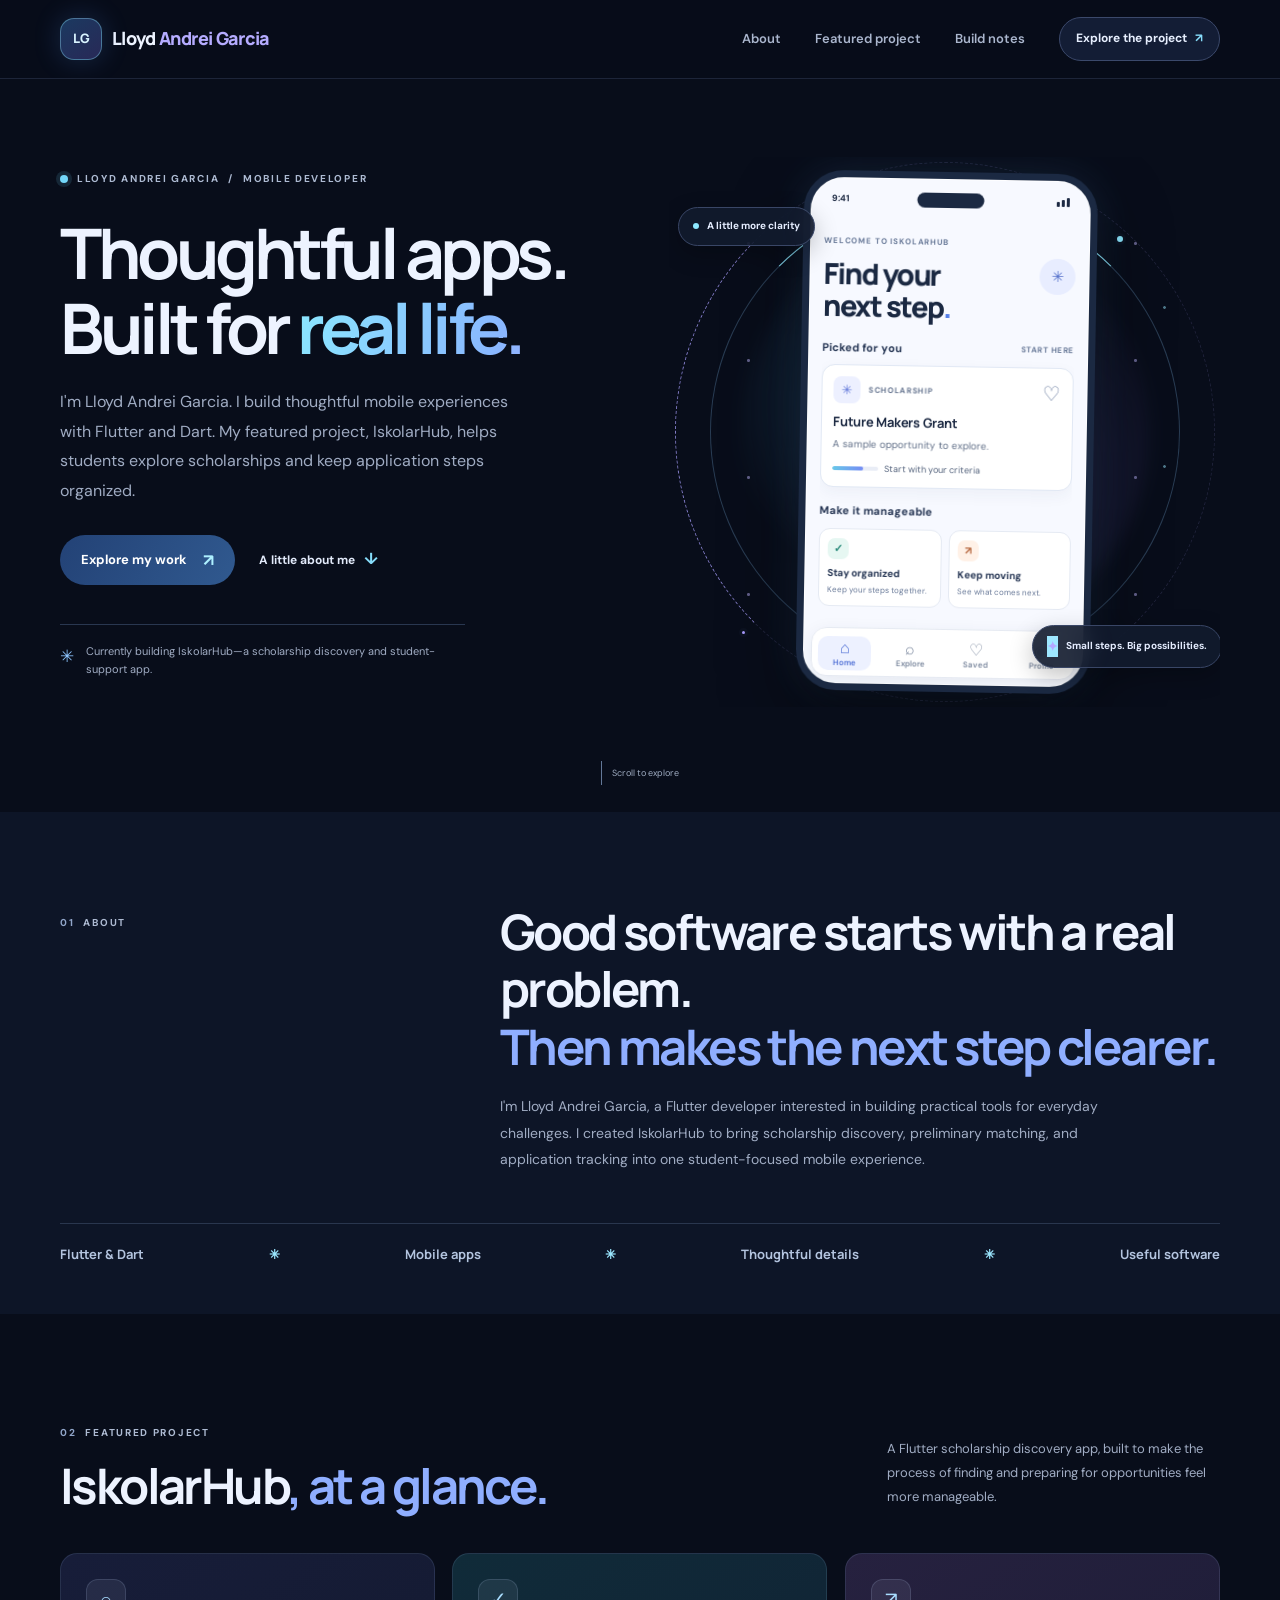
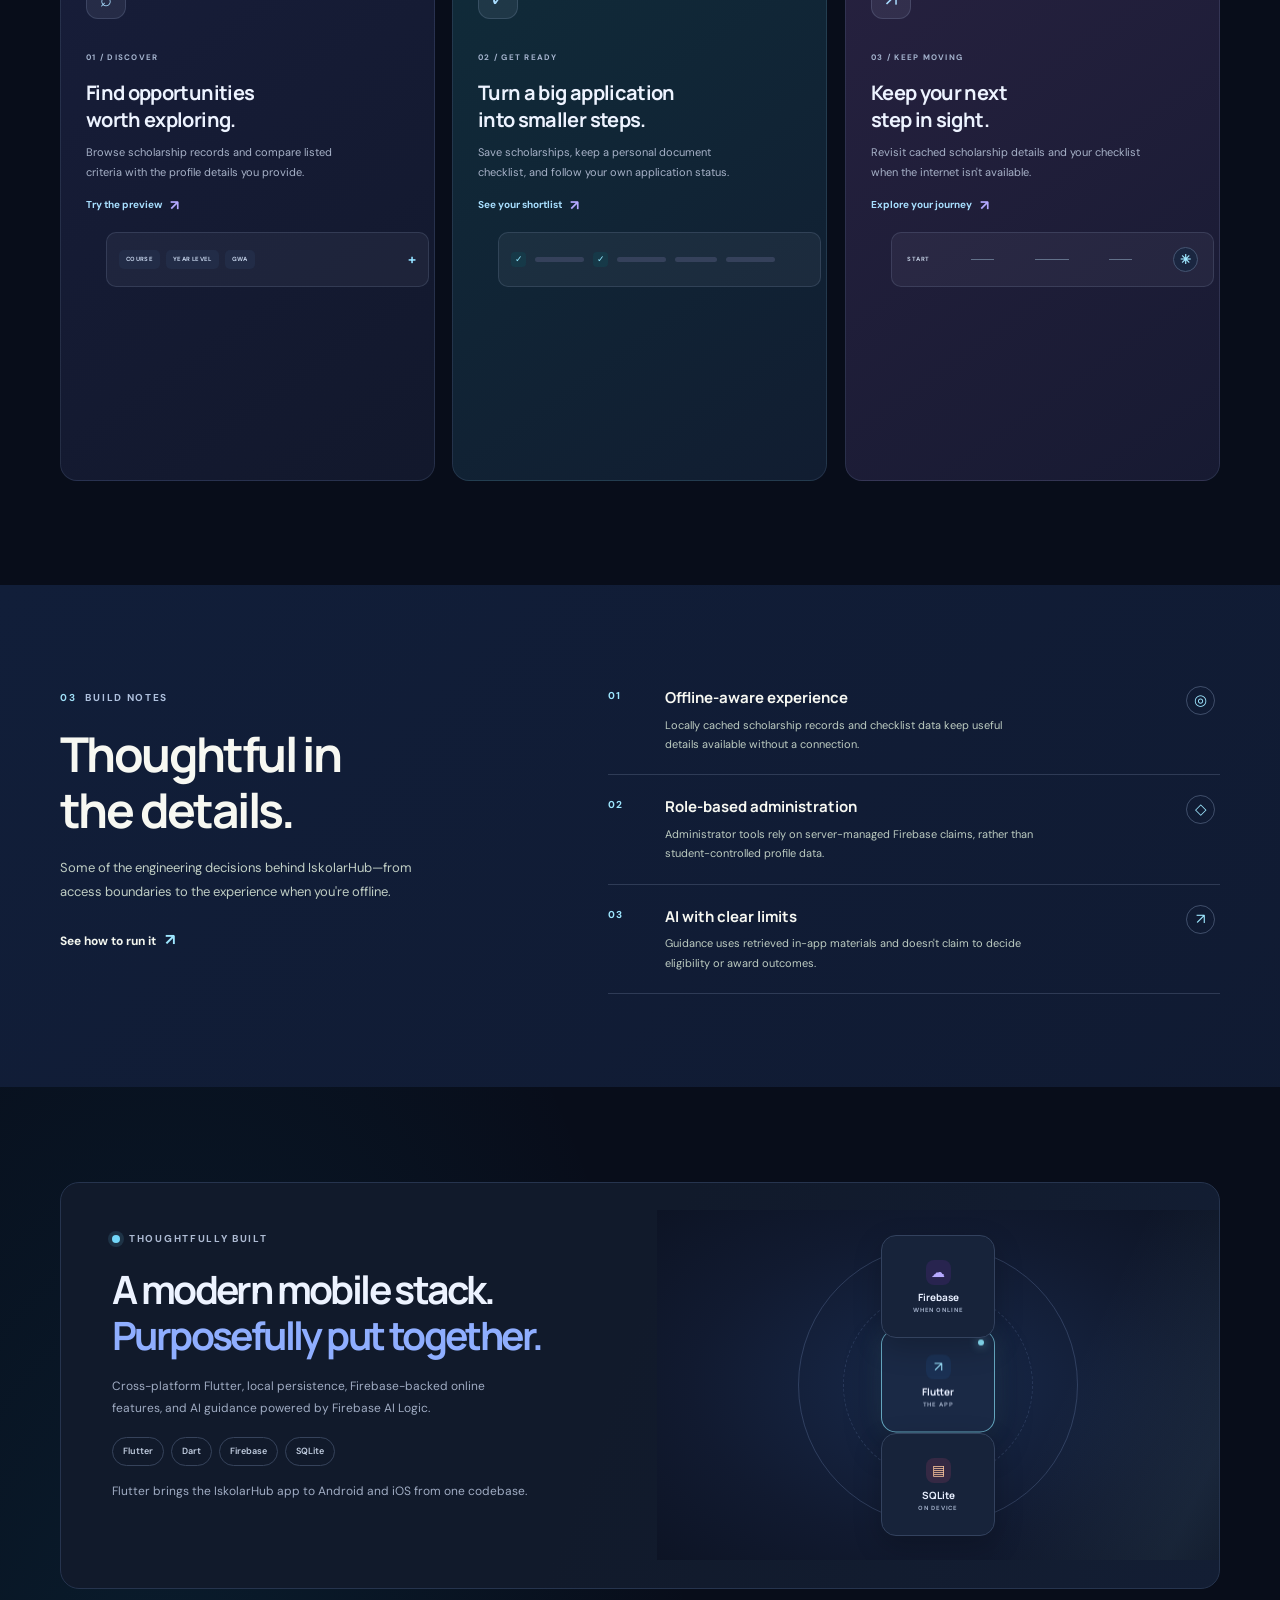
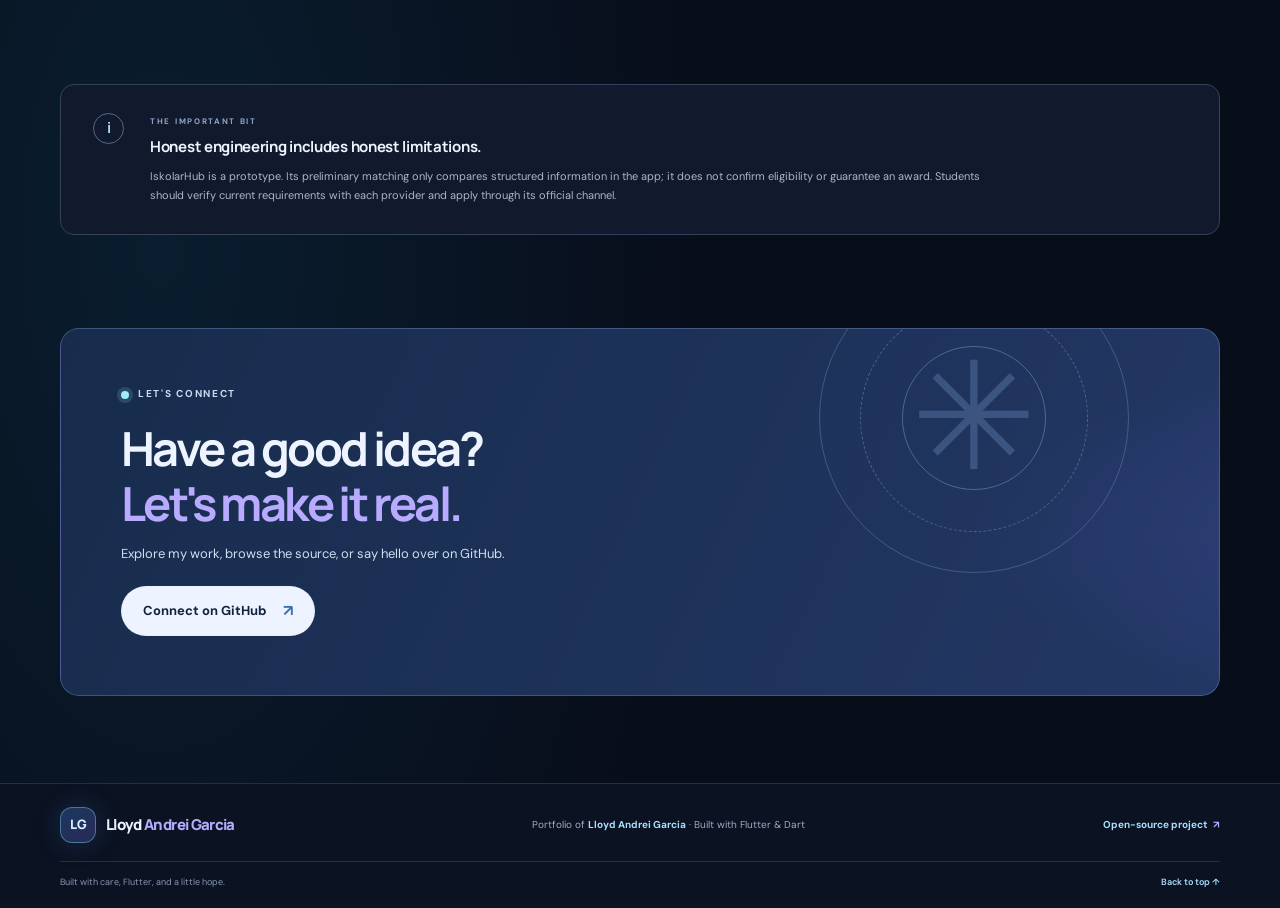
==== commit d4a11891: "Add playful interactions across portfolio Co-authored-by: Copilot <223556219+Copilot@users.noreply.g" ====
--- a/docs/index.html
+++ b/docs/index.html
@@ -17,8 +17,8 @@
     <meta property="og:image" content="assets/social-preview.svg?v=blue-hour">
     <title>Lloyd Andrei Garcia — Mobile Developer</title>
     <link rel="icon" href="assets/favicon.svg?v=blue-hour" type="image/svg+xml">
-    <link rel="stylesheet" href="styles.css?v=interactive-preview">
-    <script src="script.js?v=interactive-preview" defer></script>
+    <link rel="stylesheet" href="styles.css?v=playful-preview">
+    <script src="script.js?v=playful-preview" defer></script>
   </head>
   <body>
     <a class="skip-link" href="#main">Skip to content</a>
@@ -216,6 +216,7 @@
               <span class="card-index">01 / DISCOVER</span>
               <h3>Find opportunities<br>worth exploring.</h3>
               <p>Browse scholarship records and compare listed criteria with the profile details you provide.</p>
+              <button class="feature-action" type="button" data-preview-tab="tab-explore">Try the preview <span aria-hidden="true">↗</span></button>
               <div class="feature-decoration discover-decoration" aria-hidden="true"><span>COURSE</span><span>YEAR LEVEL</span><span>GWA</span><b>+</b></div>
             </article>
             <article class="feature-card feature-mint">
@@ -223,6 +224,7 @@
               <span class="card-index">02 / GET READY</span>
               <h3>Turn a big application<br>into smaller steps.</h3>
               <p>Save scholarships, keep a personal document checklist, and follow your own application status.</p>
+              <button class="feature-action" type="button" data-preview-tab="tab-saved">See your shortlist <span aria-hidden="true">↗</span></button>
               <div class="feature-decoration checklist-decoration" aria-hidden="true"><span>✓</span><i></i><span>✓</span><i></i><b></b><i></i></div>
             </article>
             <article class="feature-card feature-peach">
@@ -230,6 +232,7 @@
               <span class="card-index">03 / KEEP MOVING</span>
               <h3>Keep your next<br>step in sight.</h3>
               <p>Revisit cached scholarship details and your checklist when the internet isn't available.</p>
+              <button class="feature-action" type="button" data-preview-tab="tab-profile">Explore your journey <span aria-hidden="true">↗</span></button>
               <div class="feature-decoration path-decoration" aria-hidden="true"><span>START</span><i></i><i></i><i></i><b>✳</b></div>
             </article>
           </div>
@@ -259,12 +262,13 @@
             <h2 id="stack-title">A modern mobile stack.<br><span>Purposefully put together.</span></h2>
             <p>Cross-platform Flutter, local persistence, Firebase-backed online features, and AI guidance powered by Firebase AI Logic.</p>
             <div class="stack-tags"><span>Flutter</span><span>Dart</span><span>Firebase</span><span>SQLite</span></div>
-          </div>
-          <div class="stack-art" aria-hidden="true">
+            <p class="stack-detail" aria-live="polite">Flutter brings the IskolarHub app to Android and iOS from one codebase.</p>
+          </div>
+          <div class="stack-art" aria-label="Explore the technologies in the IskolarHub stack">
             <div class="stack-ring ring-a"></div><div class="stack-ring ring-b"></div>
-            <div class="stack-node node-app"><span>↗</span><b>Flutter</b><small>THE APP</small></div>
-            <div class="stack-node node-cloud"><span>☁</span><b>Firebase</b><small>WHEN ONLINE</small></div>
-            <div class="stack-node node-local"><span>▤</span><b>SQLite</b><small>ON DEVICE</small></div>
+            <button class="stack-node node-app" type="button" aria-pressed="true" data-stack-detail="Flutter brings the IskolarHub app to Android and iOS from one codebase."><span aria-hidden="true">↗</span><b>Flutter</b><small>THE APP</small></button>
+            <button class="stack-node node-cloud" type="button" aria-pressed="false" data-stack-detail="Firebase provides sign-in and shared scholarship data when a connection is available."><span aria-hidden="true">☁</span><b>Firebase</b><small>WHEN ONLINE</small></button>
+            <button class="stack-node node-local" type="button" aria-pressed="false" data-stack-detail="SQLite keeps selected app data on the device for a more offline-aware experience."><span aria-hidden="true">▤</span><b>SQLite</b><small>ON DEVICE</small></button>
             <div class="stack-line line-one"></div><div class="stack-line line-two"></div>
           </div>
         </div>
--- a/docs/styles.css
+++ b/docs/styles.css
@@ -1271,3 +1271,106 @@
   .opportunity-card:hover,
   .bookmark:active { transform: none; }
 }
+
+.phone {
+  transform:
+    perspective(900px)
+    rotateX(var(--phone-tilt-x, 0deg))
+    rotateY(var(--phone-tilt-y, 0deg))
+    rotate(1deg);
+  transition: transform 220ms ease-out, box-shadow 300ms ease;
+}
+.feature-action {
+  position: relative;
+  display: inline-flex;
+  align-items: center;
+  gap: 8px;
+  margin-top: 13px;
+  margin-bottom: 36px;
+  padding: 0;
+  border: 0;
+  background: transparent;
+  color: #a8dfff;
+  cursor: pointer;
+  font: 700 10px var(--font-body);
+  transition: color 180ms ease, gap 180ms ease;
+}
+.feature-card { padding-bottom: 175px; }
+.feature-decoration { pointer-events: none; }
+.feature-action span { color: #b4a8ff; font-size: 14px; }
+.feature-action:hover { gap: 12px; color: #fff; }
+.feature-action:focus-visible,
+.stack-node:focus-visible {
+  outline: 3px solid #8de8ff;
+  outline-offset: 4px;
+}
+.stack-detail {
+  max-width: 400px;
+  min-height: 42px;
+  margin: 14px 0 0;
+  color: #9eacc5;
+  font-size: 10px;
+  line-height: 1.7;
+}
+.stack-art { background: radial-gradient(ellipse at center, #18294a 0, #111a30 62%, #0d1425 100%); }
+.stack-ring { border-color: rgb(145 175 226 / 22%); }
+.stack-line { background: rgb(145 175 226 / 38%); }
+.stack-node {
+  color: #e8efff;
+  cursor: pointer;
+  font-family: var(--font-body);
+  transition: transform 220ms ease, border-color 220ms ease, box-shadow 220ms ease, background 220ms ease;
+}
+.stack-node b { color: #e8efff; }
+.stack-node small { color: #9eacc5; }
+.stack-node > span { background: #1b3154; color: #9ee7ff; }
+.node-cloud > span { background: #28244f; color: #b7aaff; }
+.node-local > span { background: #352944; color: #ffc99e; }
+.stack-node:hover,
+.stack-node[aria-pressed="true"] {
+  translate: 0 -4px;
+  border-color: rgb(141 232 255 / 65%);
+  background: #1a2945;
+  box-shadow: 0 14px 36px rgb(0 0 0 / 32%), 0 0 24px rgb(141 232 255 / 12%);
+}
+.stack-node[aria-pressed="true"]::after {
+  position: absolute;
+  top: 9px;
+  right: 10px;
+  width: 6px;
+  height: 6px;
+  border-radius: 50%;
+  background: #8de8ff;
+  box-shadow: 0 0 10px rgb(141 232 255 / 75%);
+  content: "";
+}
+@media (hover: hover) and (pointer: fine) {
+  .hero-visual:hover .phone {
+    transform:
+      perspective(900px)
+      rotateX(var(--phone-tilt-x, 0deg))
+      rotateY(var(--phone-tilt-y, 0deg))
+      translateY(-5px)
+      rotate(0deg);
+  }
+}
+@media (max-width: 650px) {
+  .feature-card { padding-bottom: 150px; }
+  .hero-visual .phone,
+  .hero-visual:hover .phone {
+    transform: rotate(1deg);
+  }
+  .feature-action { min-height: 32px; }
+}
+@media (max-width: 380px) {
+  .hero-visual .phone,
+  .hero-visual:hover .phone { transform: scale(.94); }
+}
+@media (prefers-reduced-motion: reduce) {
+  .phone,
+  .feature-action,
+  .stack-node { transition: none; }
+  .feature-action:hover { gap: 8px; }
+  .stack-node:hover,
+  .stack-node[aria-pressed="true"] { translate: none; }
+}
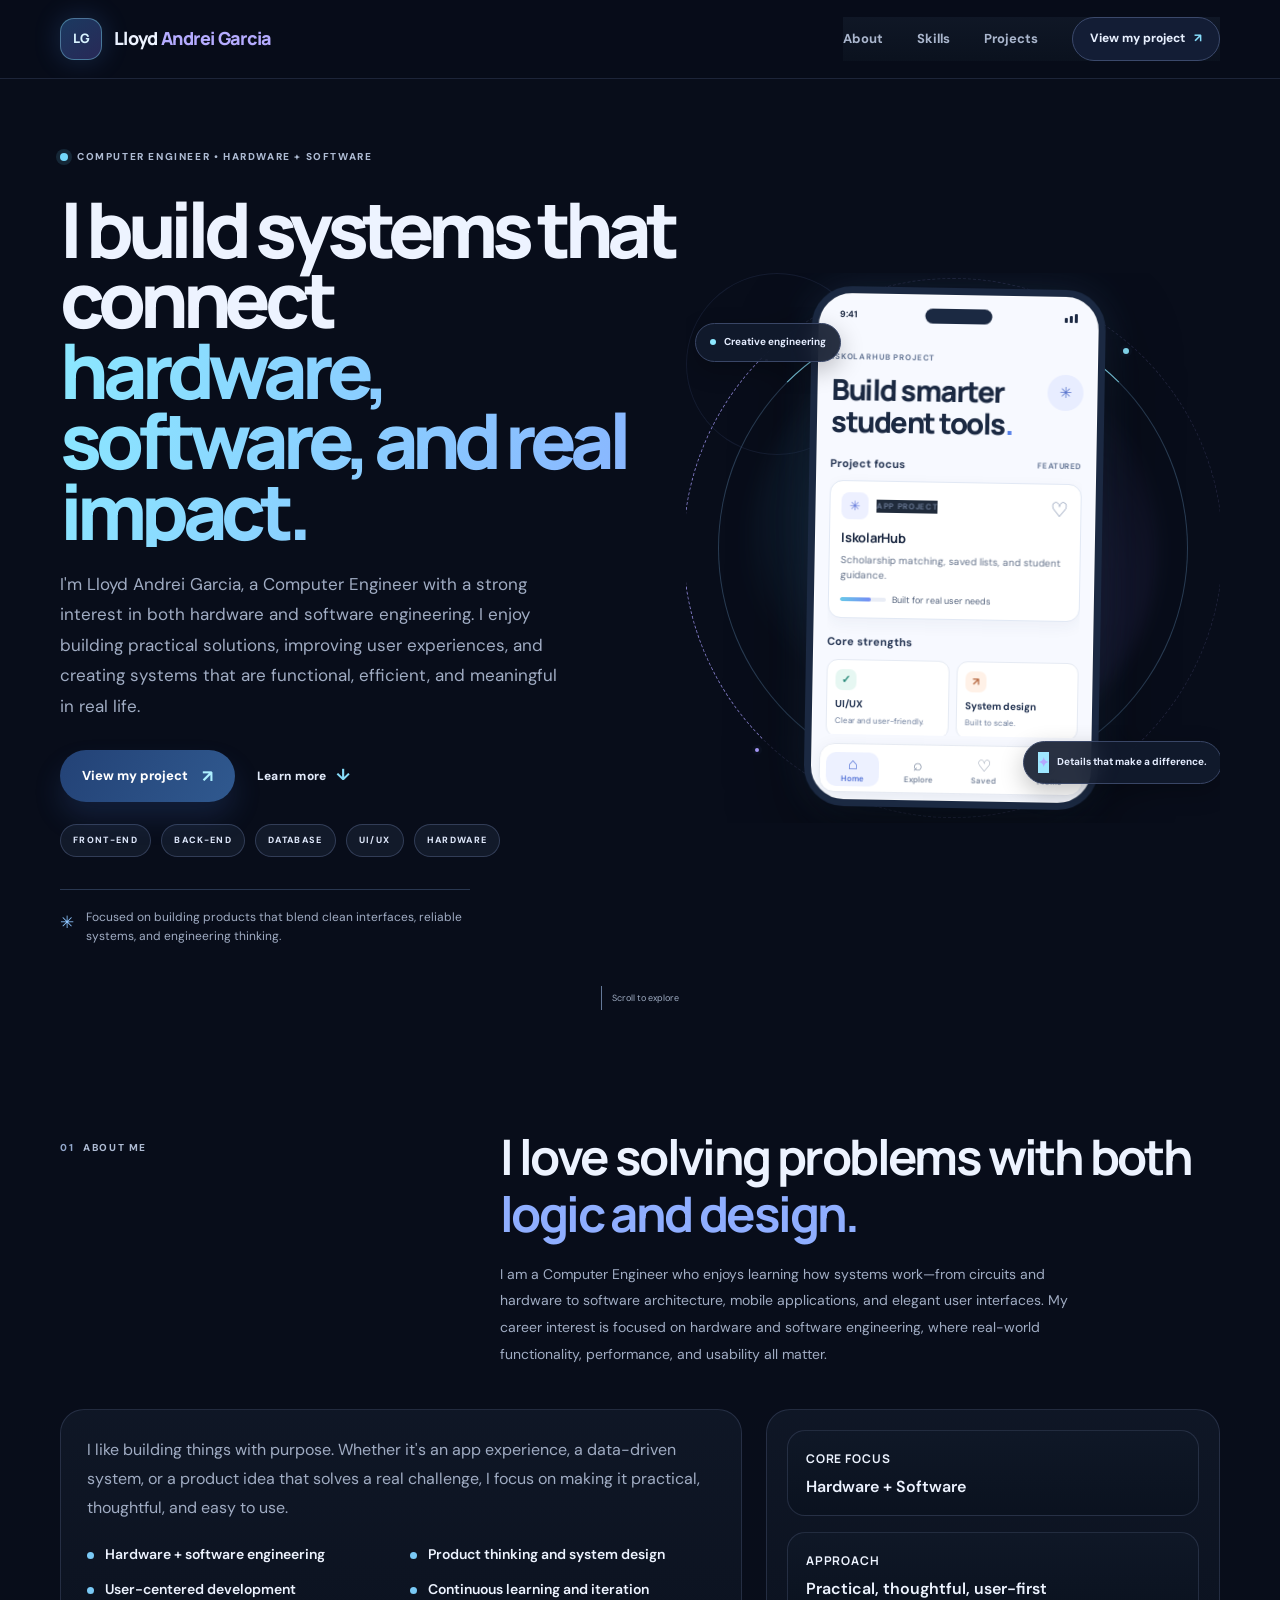
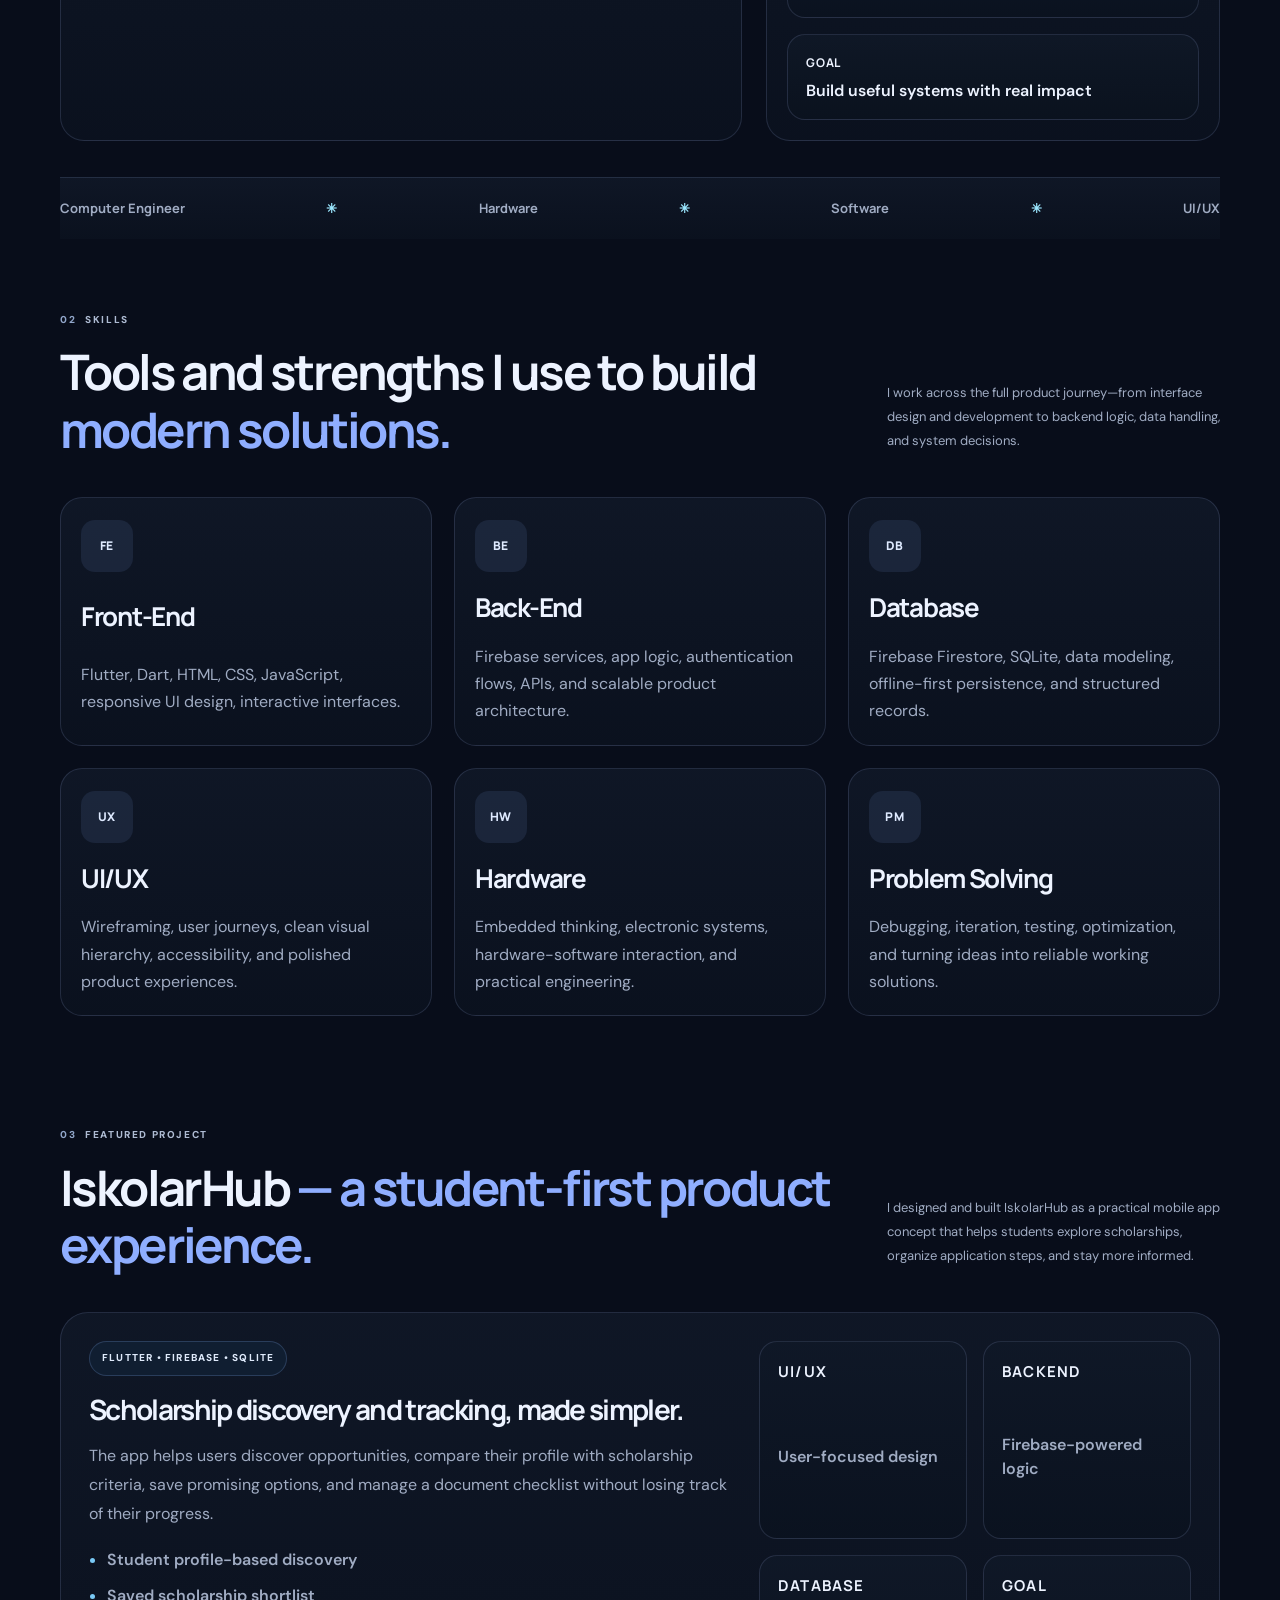
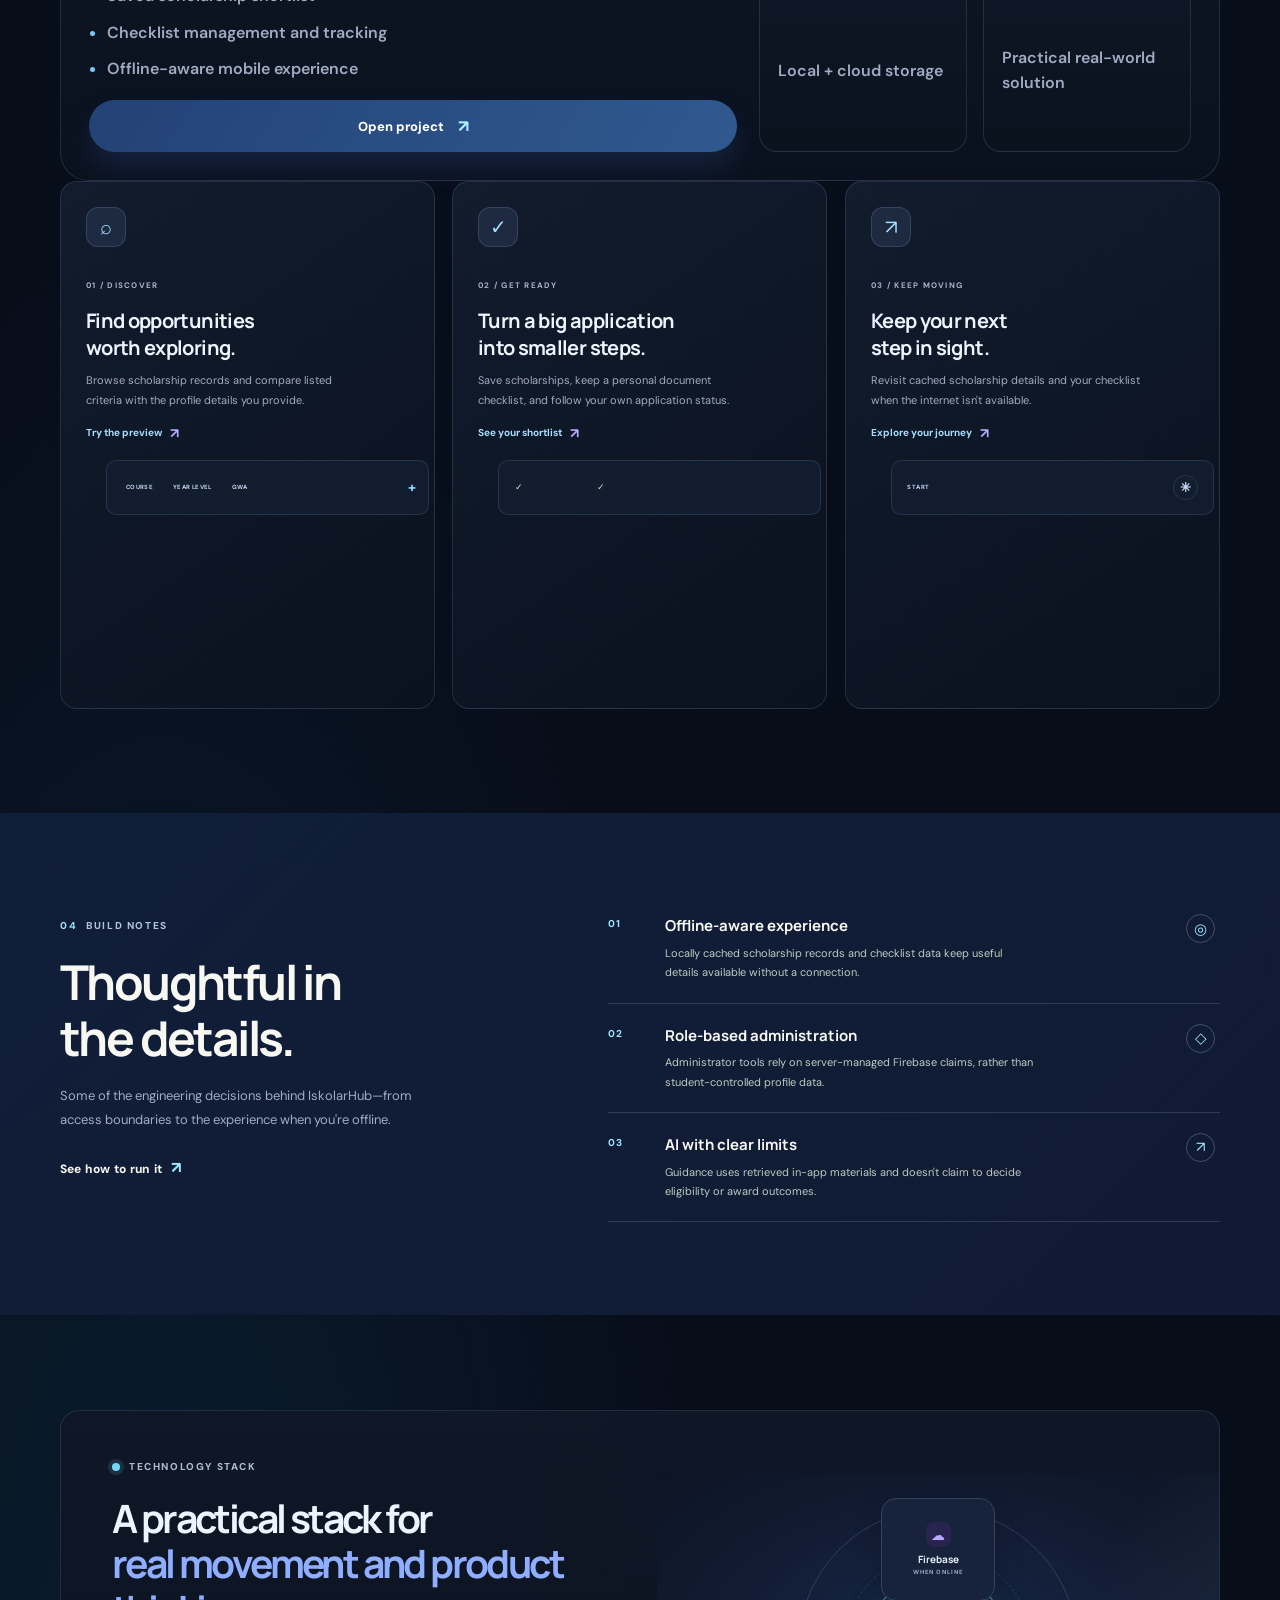
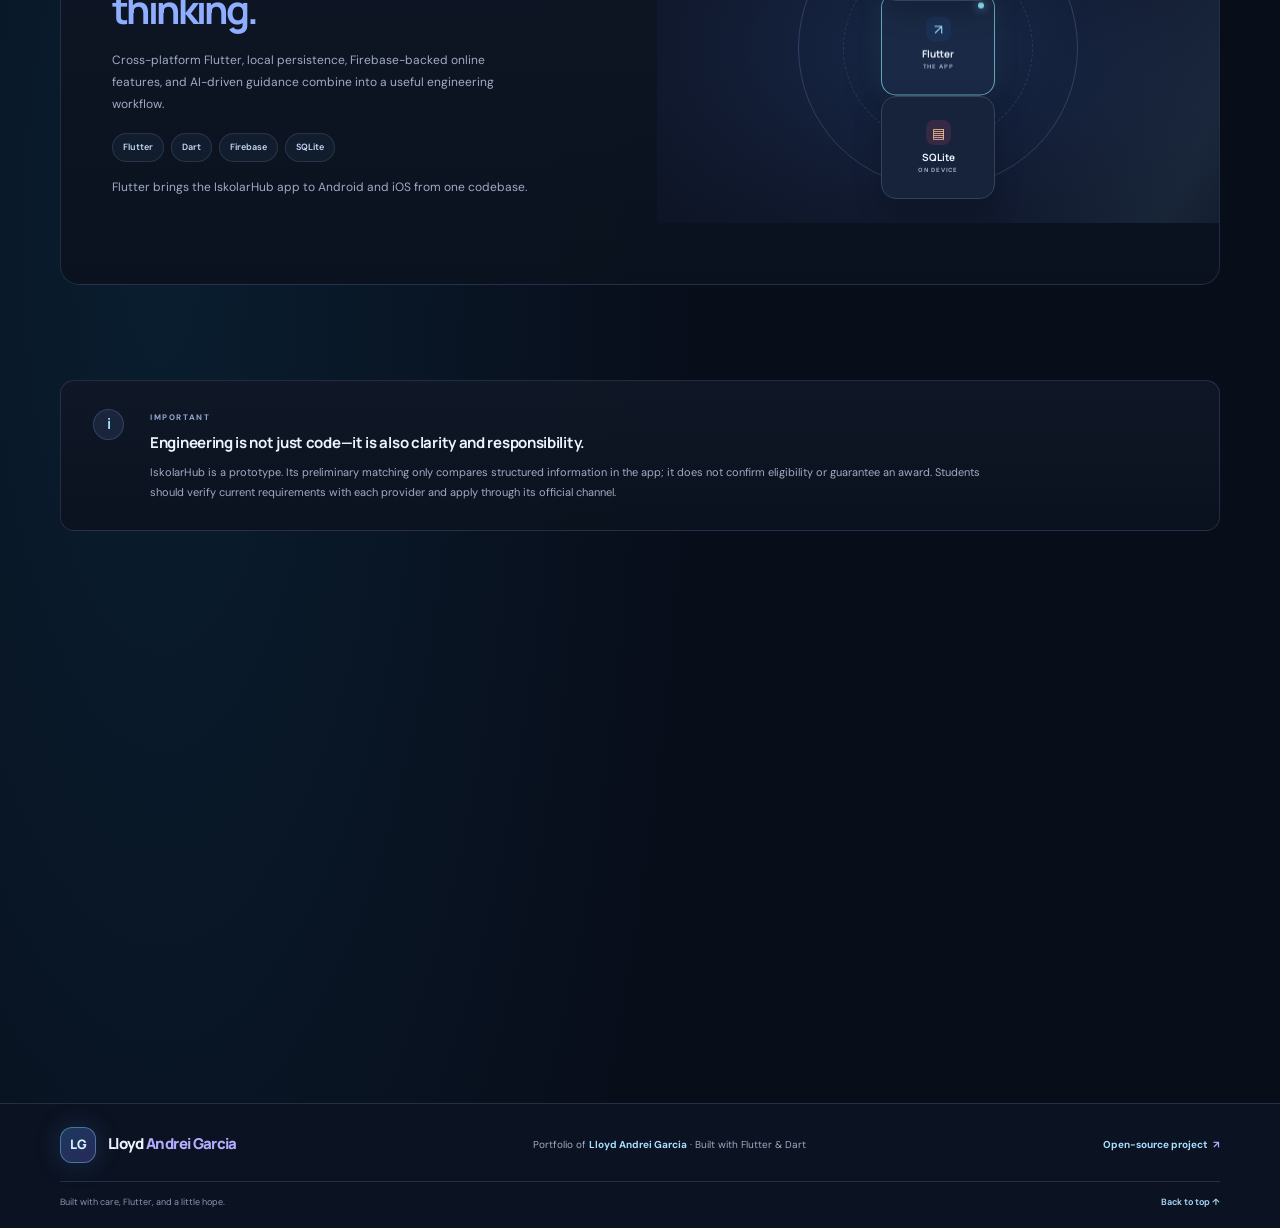
==== commit cc7608af: "Publish updated portfolio design Co-authored-by: Copilot <223556219+Copilot@users.noreply.github.com" ====
--- a/docs/index.html
+++ b/docs/index.html
@@ -5,17 +5,17 @@
     <meta name="viewport" content="width=device-width, initial-scale=1">
     <meta
       name="description"
-      content="Lloyd Andrei Garcia's mobile development portfolio. Explore IskolarHub, a student-focused scholarship app built with Flutter, Dart, and Firebase."
+      content="Lloyd Andrei Garcia is a Computer Engineer focused on hardware and software engineering, UI/UX, databases, and mobile app development."
     >
-    <meta name="theme-color" content="#080d1a">
+    <meta name="theme-color" content="#0f172a">
     <meta property="og:type" content="website">
-    <meta property="og:title" content="Lloyd Andrei Garcia — Mobile Developer">
+    <meta property="og:title" content="Lloyd Andrei Garcia — Computer Engineer">
     <meta
       property="og:description"
-      content="Mobile development portfolio featuring IskolarHub, a student-focused scholarship app."
+      content="Computer Engineer portfolio featuring work in front-end, back-end, database, UI/UX, hardware/software engineering, and the IskolarHub project."
     >
     <meta property="og:image" content="assets/social-preview.svg?v=blue-hour">
-    <title>Lloyd Andrei Garcia — Mobile Developer</title>
+    <title>Lloyd Andrei Garcia — Computer Engineer</title>
     <link rel="icon" href="assets/favicon.svg?v=blue-hour" type="image/svg+xml">
     <link rel="stylesheet" href="styles.css?v=playful-preview">
     <script src="script.js?v=playful-preview" defer></script>
@@ -41,15 +41,15 @@
         </button>
 
         <div class="nav-links" id="nav-links">
-          <a href="#why">About</a>
-          <a href="#features">Featured project</a>
-          <a href="#how-it-works">Build notes</a>
+          <a href="#about">About</a>
+          <a href="#skills">Skills</a>
+          <a href="#projects">Projects</a>
           <a
             class="nav-cta"
             href="https://github.com/lloydgarcia0923320623-create/iskolarhub"
             target="_blank"
             rel="noreferrer"
-          >Explore the project <span aria-hidden="true">↗</span></a>
+          >View my project <span aria-hidden="true">↗</span></a>
         </div>
       </nav>
     </header>
@@ -57,12 +57,12 @@
     <main id="main">
       <section class="hero shell" aria-labelledby="hero-title">
         <div class="hero-copy">
-          <p class="eyebrow"><span class="status-dot"></span> LLOYD ANDREI GARCIA <span class="eyebrow-divider">/</span> MOBILE DEVELOPER</p>
-          <h1 id="hero-title">Thoughtful apps.<br>Built for <span>real life.</span></h1>
+          <p class="eyebrow"><span class="status-dot"></span> COMPUTER ENGINEER • HARDWARE + SOFTWARE</p>
+          <h1 id="hero-title">I build systems that connect <span>hardware, software, and real impact.</span></h1>
           <p class="hero-intro">
-            I'm Lloyd Andrei Garcia. I build thoughtful mobile experiences with Flutter
-            and Dart. My featured project, IskolarHub, helps students explore
-            scholarships and keep application steps organized.
+            I'm Lloyd Andrei Garcia, a Computer Engineer with a strong interest in both hardware and software engineering.
+            I enjoy building practical solutions, improving user experiences, and creating systems that are functional,
+            efficient, and meaningful in real life.
           </p>
           <div class="hero-actions">
             <a
@@ -70,12 +70,19 @@
               href="https://github.com/lloydgarcia0923320623-create/iskolarhub"
               target="_blank"
               rel="noreferrer"
-            >Explore my work <span aria-hidden="true">↗</span></a>
-              <a class="text-link" href="#why">A little about me <span aria-hidden="true">↓</span></a>
+            >View my project <span aria-hidden="true">↗</span></a>
+            <a class="text-link" href="#about">Learn more <span aria-hidden="true">↓</span></a>
+          </div>
+          <div class="hero-badges" aria-label="Core skills and tools">
+            <span>Front-End</span>
+            <span>Back-End</span>
+            <span>Database</span>
+            <span>UI/UX</span>
+            <span>Hardware</span>
           </div>
           <div class="hero-note">
             <span class="note-icon" aria-hidden="true">✳</span>
-            <p>Currently building IskolarHub—a scholarship discovery and student-support app.</p>
+            <p>Focused on building products that blend clean interfaces, reliable systems, and engineering thinking.</p>
           </div>
         </div>
 
@@ -84,7 +91,7 @@
           <div class="orbit orbit-two"></div>
           <div class="orbit-dot orbit-dot-one"></div>
           <div class="orbit-dot orbit-dot-two"></div>
-          <div class="visual-label label-top"><span></span> A little more clarity</div>
+          <div class="visual-label label-top"><span></span> Creative engineering</div>
           <div class="phone" aria-label="Interactive IskolarHub app preview">
             <div class="phone-top">
               <span>9:41</span>
@@ -95,37 +102,37 @@
               <section class="phone-panel" id="preview-home" role="tabpanel" aria-labelledby="tab-home">
                 <div class="app-greeting">
                   <div>
-                    <span class="micro-label">WELCOME TO ISKOLARHUB</span>
-                    <h2>Find your<br>next step<span>.</span></h2>
+                    <span class="micro-label">ISKOLARHUB PROJECT</span>
+                    <h2>Build smarter<br>student tools<span>.</span></h2>
                   </div>
                   <div class="avatar" aria-hidden="true">✳</div>
                 </div>
-                <div class="app-section-title"><strong>Picked for you</strong><span>START HERE</span></div>
-                <article class="opportunity-card" data-scholarship-id="future-makers" data-scholarship-title="Future Makers Grant" data-scholarship-description="A sample opportunity to explore.">
-                  <div class="card-topline"><span class="card-icon icon-lilac" aria-hidden="true">✳</span><span class="tag">SCHOLARSHIP</span><button class="bookmark" type="button" aria-label="Save Future Makers Grant" aria-pressed="false">♡</button></div>
-                  <strong>Future Makers Grant</strong>
-                  <span class="card-caption">A sample opportunity to explore.</span>
-                  <div class="match-line"><span><i></i></span> Start with your criteria</div>
+                <div class="app-section-title"><strong>Project focus</strong><span>FEATURED</span></div>
+                <article class="opportunity-card" data-scholarship-id="future-makers" data-scholarship-title="IskolarHub" data-scholarship-description="A scholarship discovery and tracking app for students.">
+                  <div class="card-topline"><span class="card-icon icon-lilac" aria-hidden="true">✳</span><span class="tag">APP PROJECT</span><button class="bookmark" type="button" aria-label="Save IskolarHub" aria-pressed="false">♡</button></div>
+                  <strong>IskolarHub</strong>
+                  <span class="card-caption">Scholarship matching, saved lists, and student guidance.</span>
+                  <div class="match-line"><span><i></i></span> Built for real user needs</div>
                 </article>
-                <div class="app-section-title"><strong>Make it manageable</strong></div>
+                <div class="app-section-title"><strong>Core strengths</strong></div>
                 <div class="app-mini-row">
-                  <div class="mini-card"><span class="mini-icon icon-mint" aria-hidden="true">✓</span><strong>Stay organized</strong><small>Keep your steps together.</small></div>
-                  <div class="mini-card"><span class="mini-icon icon-peach" aria-hidden="true">↗</span><strong>Keep moving</strong><small>See what comes next.</small></div>
-                </div>
-                <p class="sample-note">Interactive preview · sample content</p>
+                  <div class="mini-card"><span class="mini-icon icon-mint" aria-hidden="true">✓</span><strong>UI/UX</strong><small>Clear and user-friendly.</small></div>
+                  <div class="mini-card"><span class="mini-icon icon-peach" aria-hidden="true">↗</span><strong>System design</strong><small>Built to scale.</small></div>
+                </div>
+                <p class="sample-note">Interactive preview · sample app concept</p>
               </section>
 
               <section class="phone-panel" id="preview-explore" role="tabpanel" aria-labelledby="tab-explore" hidden>
                 <div class="panel-heading">
-                  <span class="micro-label">YOUR NEXT OPPORTUNITY</span>
+                  <span class="micro-label">DISCOVERY</span>
                   <h2>Explore<span>.</span></h2>
-                  <p>Start with a scholarship that fits your goals.</p>
+                  <p>Matching scholarship opportunities with student needs.</p>
                 </div>
                 <label class="app-search">
                   <span aria-hidden="true">⌕</span>
                   <input class="scholarship-search" type="search" placeholder="Search opportunities" aria-label="Search sample scholarships">
                 </label>
-                <div class="app-section-title"><strong>Scholarships</strong><span>2 EXAMPLES</span></div>
+                <div class="app-section-title"><strong>Scholarships</strong><span>2 ITEMS</span></div>
                 <div class="scholarship-list">
                   <article class="opportunity-card" data-scholarship-id="future-makers" data-scholarship-title="Future Makers Grant" data-scholarship-description="A sample opportunity to explore.">
                     <div class="card-topline"><span class="card-icon icon-lilac" aria-hidden="true">✳</span><span class="tag">STUDENT GRANT</span><button class="bookmark" type="button" aria-label="Save Future Makers Grant" aria-pressed="false">♡</button></div>
@@ -176,38 +183,146 @@
             </div>
             <p class="phone-status-message" aria-live="polite"></p>
           </div>
-          <div class="visual-label label-bottom"><span>✦</span> Small steps. Big possibilities.</div>
-        </div>
-
-        <a class="scroll-cue" href="#why"><span></span> Scroll to explore</a>
-      </section>
-
-      <section class="intro-section" id="why" aria-labelledby="why-title">
+          <div class="visual-label label-bottom"><span>✦</span> Details that make a difference.</div>
+        </div>
+
+        <a class="scroll-cue" href="#about"><span></span> Scroll to explore</a>
+      </section>
+
+      <section class="intro-section" id="about" aria-labelledby="why-title">
         <div class="shell intro-grid">
-          <p class="eyebrow section-eyebrow"><span>01</span> ABOUT</p>
+          <p class="eyebrow section-eyebrow"><span>01</span> ABOUT ME</p>
           <div>
-            <h2 id="why-title">Good software starts with a real problem.<br><span>Then makes the next step clearer.</span></h2>
+            <h2 id="why-title">I love solving problems with both <span>logic and design.</span></h2>
             <p class="section-copy">
-              I'm Lloyd Andrei Garcia, a Flutter developer interested in building practical
-              tools for everyday challenges. I created IskolarHub to bring scholarship
-              discovery, preliminary matching, and application tracking into one
-              student-focused mobile experience.
+              I am a Computer Engineer who enjoys learning how systems work—from circuits and hardware to software architecture,
+              mobile applications, and elegant user interfaces. My career interest is focused on hardware and software engineering,
+              where real-world functionality, performance, and usability all matter.
             </p>
           </div>
         </div>
-        <div class="word-strip shell" aria-label="Flutter, thoughtful mobile apps, useful software">
-          <span>Flutter &amp; Dart</span><i>✳</i><span>Mobile apps</span><i>✳</i><span>Thoughtful details</span><i>✳</i><span>Useful software</span>
-        </div>
-      </section>
-
-      <section class="features-section" id="features" aria-labelledby="features-title">
+        <div class="shell about-grid">
+          <div class="about-copy">
+            <p>
+              I like building things with purpose. Whether it's an app experience, a data-driven system, or a product idea that
+              solves a real challenge, I focus on making it practical, thoughtful, and easy to use.
+            </p>
+            <ul class="about-list">
+              <li>Hardware + software engineering</li>
+              <li>Product thinking and system design</li>
+              <li>User-centered development</li>
+              <li>Continuous learning and iteration</li>
+            </ul>
+          </div>
+          <div class="about-panel">
+            <div class="mini-stat">
+              <strong>Core focus</strong>
+              <span>Hardware + Software</span>
+            </div>
+            <div class="mini-stat">
+              <strong>Approach</strong>
+              <span>Practical, thoughtful, user-first</span>
+            </div>
+            <div class="mini-stat">
+              <strong>Goal</strong>
+              <span>Build useful systems with real impact</span>
+            </div>
+          </div>
+        </div>
+        <div class="word-strip shell" aria-label="Computer engineer, software, hardware, UI UX, systems">
+          <span>Computer Engineer</span><i>✳</i><span>Hardware</span><i>✳</i><span>Software</span><i>✳</i><span>UI/UX</span>
+        </div>
+      </section>
+
+      <section class="skills-section" id="skills" aria-labelledby="skills-title">
         <div class="shell">
           <div class="section-heading">
             <div>
-              <p class="eyebrow section-eyebrow"><span>02</span> FEATURED PROJECT</p>
-              <h2 id="features-title">IskolarHub<span>, at a glance.</span></h2>
-            </div>
-            <p>A Flutter scholarship discovery app, built to make the process of finding and preparing for opportunities feel more manageable.</p>
+              <p class="eyebrow section-eyebrow"><span>02</span> SKILLS</p>
+              <h2 id="skills-title">Tools and strengths I use to build <span>modern solutions.</span></h2>
+            </div>
+            <p>I work across the full product journey—from interface design and development to backend logic, data handling, and system decisions.</p>
+          </div>
+
+          <div class="skills-grid">
+            <article class="skill-card">
+              <div class="skill-icon">FE</div>
+              <h3>Front-End</h3>
+              <p>Flutter, Dart, HTML, CSS, JavaScript, responsive UI design, interactive interfaces.</p>
+            </article>
+            <article class="skill-card">
+              <div class="skill-icon">BE</div>
+              <h3>Back-End</h3>
+              <p>Firebase services, app logic, authentication flows, APIs, and scalable product architecture.</p>
+            </article>
+            <article class="skill-card">
+              <div class="skill-icon">DB</div>
+              <h3>Database</h3>
+              <p>Firebase Firestore, SQLite, data modeling, offline-first persistence, and structured records.</p>
+            </article>
+            <article class="skill-card">
+              <div class="skill-icon">UX</div>
+              <h3>UI/UX</h3>
+              <p>Wireframing, user journeys, clean visual hierarchy, accessibility, and polished product experiences.</p>
+            </article>
+            <article class="skill-card">
+              <div class="skill-icon">HW</div>
+              <h3>Hardware</h3>
+              <p>Embedded thinking, electronic systems, hardware-software interaction, and practical engineering.</p>
+            </article>
+            <article class="skill-card">
+              <div class="skill-icon">PM</div>
+              <h3>Problem Solving</h3>
+              <p>Debugging, iteration, testing, optimization, and turning ideas into reliable working solutions.</p>
+            </article>
+          </div>
+        </div>
+      </section>
+
+      <section class="features-section" id="projects" aria-labelledby="features-title">
+        <div class="shell">
+          <div class="section-heading">
+            <div>
+              <p class="eyebrow section-eyebrow"><span>03</span> FEATURED PROJECT</p>
+              <h2 id="features-title">IskolarHub<span> — a student-first product experience.</span></h2>
+            </div>
+            <p>I designed and built IskolarHub as a practical mobile app concept that helps students explore scholarships, organize application steps, and stay more informed.</p>
+          </div>
+
+          <div class="project-showcase">
+            <div class="project-summary">
+              <span class="project-badge">Flutter • Firebase • SQLite</span>
+              <h3>Scholarship discovery and tracking, made simpler.</h3>
+              <p>
+                The app helps users discover opportunities, compare their profile with scholarship criteria, save promising options,
+                and manage a document checklist without losing track of their progress.
+              </p>
+              <ul>
+                <li>Student profile-based discovery</li>
+                <li>Saved scholarship shortlist</li>
+                <li>Checklist management and tracking</li>
+                <li>Offline-aware mobile experience</li>
+              </ul>
+              <a class="button button-dark" href="https://github.com/lloydgarcia0923320623-create/iskolarhub" target="_blank" rel="noreferrer">Open project <span aria-hidden="true">↗</span></a>
+            </div>
+            <div class="project-metrics">
+              <div class="metric-box">
+                <strong>UI/UX</strong>
+                <span>User-focused design</span>
+              </div>
+              <div class="metric-box">
+                <strong>Backend</strong>
+                <span>Firebase-powered logic</span>
+              </div>
+              <div class="metric-box">
+                <strong>Database</strong>
+                <span>Local + cloud storage</span>
+              </div>
+              <div class="metric-box">
+                <strong>Goal</strong>
+                <span>Practical real-world solution</span>
+              </div>
+            </div>
           </div>
 
           <div class="feature-grid">
@@ -242,7 +357,7 @@
       <section class="journey-section" id="how-it-works" aria-labelledby="journey-title">
         <div class="shell journey-grid">
           <div class="journey-heading">
-            <p class="eyebrow section-eyebrow"><span>03</span> BUILD NOTES</p>
+            <p class="eyebrow section-eyebrow"><span>04</span> BUILD NOTES</p>
             <h2 id="journey-title">Thoughtful in<br>the details.</h2>
             <p>Some of the engineering decisions behind IskolarHub—from access boundaries to the experience when you're offline.</p>
             <a class="text-link" href="https://github.com/lloydgarcia0923320623-create/iskolarhub#run" target="_blank" rel="noreferrer">See how to run it <span aria-hidden="true">↗</span></a>
@@ -258,9 +373,9 @@
       <section class="stack-section" aria-labelledby="stack-title">
         <div class="shell stack-card">
           <div class="stack-copy">
-            <p class="eyebrow"><span class="status-dot"></span> THOUGHTFULLY BUILT</p>
-            <h2 id="stack-title">A modern mobile stack.<br><span>Purposefully put together.</span></h2>
-            <p>Cross-platform Flutter, local persistence, Firebase-backed online features, and AI guidance powered by Firebase AI Logic.</p>
+            <p class="eyebrow"><span class="status-dot"></span> TECHNOLOGY STACK</p>
+            <h2 id="stack-title">A practical stack for <br><span>real movement and product thinking.</span></h2>
+            <p>Cross-platform Flutter, local persistence, Firebase-backed online features, and AI-driven guidance combine into a useful engineering workflow.</p>
             <div class="stack-tags"><span>Flutter</span><span>Dart</span><span>Firebase</span><span>SQLite</span></div>
             <p class="stack-detail" aria-live="polite">Flutter brings the IskolarHub app to Android and iOS from one codebase.</p>
           </div>
@@ -277,17 +392,20 @@
       <section class="honesty-section">
         <div class="shell honesty-card">
           <div class="honesty-icon" aria-hidden="true">i</div>
-          <div><p class="eyebrow section-eyebrow"><span>THE IMPORTANT BIT</span></p><h2>Honest engineering includes honest limitations.</h2><p>IskolarHub is a prototype. Its preliminary matching only compares structured information in the app; it does not confirm eligibility or guarantee an award. Students should verify current requirements with each provider and apply through its official channel.</p></div>
-        </div>
-      </section>
-
-      <section class="closing-section">
+          <div><p class="eyebrow section-eyebrow"><span>IMPORTANT</span></p><h2>Engineering is not just code—it is also clarity and responsibility.</h2><p>IskolarHub is a prototype. Its preliminary matching only compares structured information in the app; it does not confirm eligibility or guarantee an award. Students should verify current requirements with each provider and apply through its official channel.</p></div>
+        </div>
+      </section>
+
+      <section class="closing-section" id="connect">
         <div class="shell closing-card">
           <div class="closing-decoration" aria-hidden="true"><span>✳</span><i></i><b></b></div>
           <p class="eyebrow"><span class="status-dot"></span> LET'S CONNECT</p>
-          <h2>Have a good idea?<br><span>Let's make it real.</span></h2>
-          <p>Explore my work, browse the source, or say hello over on GitHub.</p>
-          <a class="button button-light" href="https://github.com/lloydgarcia0923320623-create" target="_blank" rel="noreferrer">Connect on GitHub <span aria-hidden="true">↗</span></a>
+          <h2>Have a project in mind?<br><span>Let's build something meaningful.</span></h2>
+          <p>I enjoy working on ideas that blend thoughtful design, reliable engineering, and practical user value.</p>
+          <div class="closing-actions">
+            <a class="button button-light" href="https://github.com/lloydgarcia0923320623-create" target="_blank" rel="noreferrer">Connect on GitHub <span aria-hidden="true">↗</span></a>
+            <a class="email-link" href="mailto:lloydgarcia0923320623@gmail.com">lloydgarcia0923320623@gmail.com</a>
+          </div>
         </div>
       </section>
     </main>
--- a/docs/styles.css
+++ b/docs/styles.css
@@ -1,72 +1,278 @@
 @import url("https://fonts.googleapis.com/css2?family=DM+Sans:wght@400;500;600;700&family=Manrope:wght@400;500;600;700;800&display=swap");
 
 :root {
-  color-scheme: light;
-  --ink: #182321;
-  --muted: #65716d;
-  --paper: #f8f8f4;
-  --white: #fff;
-  --green: #2f7663;
-  --deep: #193b32;
-  --mint: #c7f36b;
-  --line: #e8eae3;
-  --lilac: #eeebfa;
-  --peach: #fff0df;
+  --bg-deep: #07111f;
+  --bg-panel: #0d1a2d;
+  --bg-panel-2: #111f35;
+  --bg-surface: #0f1c2f;
+  --card: rgba(16, 27, 45, 0.72);
+  --card-strong: #101d33;
+  --line: rgba(152, 177, 220, 0.16);
+  --line-strong: rgba(162, 194, 255, 0.24);
+  --ink: #edf3ff;
+  --muted: #9aaec9;
+  --soft: #c7d7f5;
+  --cyan: #8fe8ff;
+  --blue: #88a8ff;
+  --purple: #b5a5ff;
+  --mint: #9af0d1;
+  --rose: #ff8bb8;
+  --shadow: rgba(1, 4, 18, 0.5);
   --font-body: "DM Sans", "Segoe UI", sans-serif;
   --font-display: "Manrope", "Segoe UI", sans-serif;
 }
 
 * { box-sizing: border-box; }
 html { scroll-behavior: smooth; scroll-padding-top: 90px; }
-body { margin: 0; background: var(--paper); color: var(--ink); font-family: var(--font-body); font-size: 16px; line-height: 1.65; -webkit-font-smoothing: antialiased; }
+body {
+  margin: 0;
+  background:
+    radial-gradient(1200px 700px at 82% 8%, rgba(76, 116, 214, 0.18), transparent 52%),
+    radial-gradient(900px 600px at 10% 24%, rgba(31, 160, 207, 0.12), transparent 48%),
+    radial-gradient(850px 500px at 85% 85%, rgba(147, 106, 255, 0.11), transparent 40%),
+    var(--bg-deep);
+  color: var(--ink);
+  font-family: var(--font-body);
+  font-size: 16px;
+  line-height: 1.65;
+  -webkit-font-smoothing: antialiased;
+}
 a { color: inherit; }
 button, a { -webkit-tap-highlight-color: transparent; }
+::selection { background: rgba(143, 232, 255, 0.28); color: var(--ink); }
 .shell { width: min(1160px, calc(100% - 64px)); margin-inline: auto; }
-.skip-link { position: absolute; z-index: 100; top: 12px; left: 12px; padding: 10px 16px; transform: translateY(-160%); border-radius: 999px; background: var(--ink); color: white; }
+.skip-link { position: absolute; z-index: 100; top: 12px; left: 12px; padding: 10px 16px; transform: translateY(-160%); border-radius: 999px; background: var(--ink); color: #091320; }
 .skip-link:focus { transform: translateY(0); }
 
-.site-header { position: sticky; z-index: 20; top: 0; border-bottom: 1px solid rgb(232 234 227 / 80%); background: rgb(248 248 244 / 90%); backdrop-filter: blur(18px); }
+.hero,
+.site-header,
+.feature-card,
+.skill-card,
+.project-showcase,
+.opportunity-card,
+.phone,
+.nav-cta,
+.button,
+.text-link,
+.bookmark,
+.feature-action {
+  transition: transform 220ms ease, box-shadow 220ms ease, border-color 220ms ease, background 220ms ease;
+}
+
+.site-header {
+  position: sticky;
+  z-index: 20;
+  top: 0;
+  border-bottom: 1px solid var(--line);
+  background: rgba(8, 14, 26, 0.8);
+  backdrop-filter: blur(18px);
+}
 .nav { display: flex; min-height: 78px; align-items: center; justify-content: space-between; }
-.brand { display: inline-flex; align-items: center; gap: 10px; text-decoration: none; }
-.brand-mark { display: grid; width: 42px; height: 42px; place-items: center; border-radius: 14px; background: var(--deep); color: white; }
-.brand-mark svg { width: 33px; height: 33px; }
-.brand-name { font-family: var(--font-display); font-size: 21px; font-weight: 800; letter-spacing: -1.1px; }
-.brand-name span { color: var(--green); }
+.brand { display: inline-flex; align-items: center; gap: 12px; text-decoration: none; }
+.brand-mark {
+  display: grid;
+  width: 42px;
+  height: 42px;
+  place-items: center;
+  border: 1px solid rgba(146, 216, 255, 0.28);
+  border-radius: 14px;
+  background: linear-gradient(135deg, #1a325d, #2a2d56);
+  color: #eef9ff;
+  box-shadow: 0 0 18px rgba(102, 140, 255, 0.18);
+}
+.brand-name {
+  font-family: var(--font-display);
+  font-size: 20px;
+  font-weight: 800;
+  letter-spacing: -0.8px;
+}
+.brand-name span { color: #b9b3ff; }
 .nav-links { display: flex; align-items: center; gap: 34px; }
-.nav-links > a:not(.nav-cta) { color: #58645f; font-size: 13px; font-weight: 600; text-decoration: none; transition: color .2s; }
-.nav-links > a:not(.nav-cta):hover { color: var(--green); }
-.nav-cta { padding: 11px 16px; border: 1px solid #dce2d9; border-radius: 999px; background: var(--white); font-size: 12px; font-weight: 700; text-decoration: none; transition: transform .2s, box-shadow .2s; }
-.nav-cta span { margin-left: 5px; color: var(--green); }
-.nav-cta:hover { transform: translateY(-2px); box-shadow: 0 7px 20px #18232112; }
+.nav-links > a:not(.nav-cta) {
+  color: #d4ddf7;
+  font-size: 13px;
+  font-weight: 700;
+  text-decoration: none;
+  transition: color .2s ease;
+}
+.nav-links > a:not(.nav-cta):hover { color: var(--cyan); }
+.nav-cta {
+  padding: 11px 17px;
+  border: 1px solid var(--line-strong);
+  border-radius: 999px;
+  background: rgba(20, 31, 52, 0.9);
+  color: var(--ink);
+  font-size: 12px;
+  font-weight: 800;
+  text-decoration: none;
+  transition: transform .2s ease, box-shadow .2s ease, border-color .2s ease;
+}
+.nav-cta span { margin-left: 6px; color: var(--cyan); }
+.nav-cta:hover {
+  transform: translateY(-1px);
+  border-color: rgba(143, 232, 255, 0.38);
+  box-shadow: 0 10px 26px rgba(86, 132, 255, 0.18);
+}
 .menu-toggle { display: none; }
 
-.hero { position: relative; display: grid; min-height: 674px; grid-template-columns: 1.05fr .95fr; align-items: center; padding-block: 78px 105px; }
-.hero-copy { position: relative; z-index: 2; padding-bottom: 15px; }
-.eyebrow { display: flex; align-items: center; gap: 9px; color: #586a62; font-size: 10px; font-weight: 700; letter-spacing: 1.7px; }
-.status-dot { width: 8px; height: 8px; border-radius: 50%; background: #79a94c; box-shadow: 0 0 0 4px #79a94c1c; }
+.hero {
+  position: relative;
+  display: grid;
+  min-height: 720px;
+  grid-template-columns: 1.08fr 0.92fr;
+  align-items: center;
+  padding-block: 70px 90px;
+  isolation: isolate;
+}
+.hero-copy { position: relative; z-index: 2; }
+.eyebrow {
+  display: flex;
+  align-items: center;
+  gap: 9px;
+  color: #c1d2f7;
+  font-size: 10px;
+  font-weight: 800;
+  letter-spacing: 1.6px;
+  text-transform: uppercase;
+}
+.status-dot {
+  width: 8px;
+  height: 8px;
+  border-radius: 50%;
+  background: var(--cyan);
+  box-shadow: 0 0 0 4px rgba(143, 232, 255, 0.16);
+}
 h1, h2, h3, p { margin-top: 0; }
-.hero h1 { max-width: 625px; margin-block: 27px 22px; font-family: var(--font-display); font-size: clamp(48px, 5.45vw, 72px); font-weight: 700; letter-spacing: -4.5px; line-height: 1.08; }
-.hero h1 span { color: var(--green); }
-.hero-intro { max-width: 465px; margin-bottom: 29px; color: var(--muted); font-size: 16px; line-height: 1.85; }
-.hero-actions { display: flex; align-items: center; gap: 24px; }
-.button { display: inline-flex; min-height: 50px; align-items: center; justify-content: center; gap: 16px; padding: 0 21px; border-radius: 999px; font-size: 13px; font-weight: 700; text-decoration: none; transition: transform .2s, box-shadow .2s; }
-.button:hover { transform: translateY(-2px); box-shadow: 0 9px 22px #15291d1c; }
-.button-dark { background: var(--deep); color: white; }
-.button-dark span { color: var(--mint); font-size: 17px; }
-.text-link { color: var(--ink); font-size: 12px; font-weight: 700; text-decoration: none; }
-.text-link span { margin-left: 6px; color: var(--green); font-size: 16px; }
-.hero-note { display: flex; max-width: 405px; align-items: flex-start; gap: 12px; margin-top: 39px; padding-top: 17px; border-top: 1px solid var(--line); }
-.note-icon { color: #648558; font-size: 17px; }
-.hero-note p { margin: 0; color: #748079; font-size: 11px; }
-.hero-visual { position: relative; display: grid; min-height: 475px; place-items: center; overflow: hidden; }
-.hero-visual::before { position: absolute; width: 380px; height: 380px; border-radius: 50%; background: #e7eadb; content: ""; }
-.orbit { position: absolute; border: 1px solid #dce2d3; border-radius: 50%; }
-.orbit-one { width: 450px; height: 450px; }
-.orbit-two { width: 530px; height: 530px; border-style: dashed; opacity: .75; }
-.orbit-dot { position: absolute; z-index: 1; width: 12px; height: 12px; border: 3px solid var(--paper); border-radius: 50%; background: #70a46b; }
-.orbit-dot-one { top: 76px; right: 94px; }
-.orbit-dot-two { bottom: 70px; left: 70px; width: 9px; height: 9px; background: #d9a562; }
-.phone { position: relative; z-index: 2; width: 272px; min-height: 469px; padding: 13px 17px 0; overflow: hidden; border: 5px solid #263a31; border-radius: 38px; background: #fdfdfb; box-shadow: 0 28px 65px #24362a29, inset 0 0 0 1px #ffffff; transform: rotate(3deg); }
+.hero h1 {
+  max-width: 630px;
+  margin-block: 28px 22px;
+  font-family: var(--font-display);
+  font-size: clamp(52px, 6vw, 110px);
+  font-weight: 800;
+  letter-spacing: -0.08em;
+  line-height: 0.92;
+  color: #edf3ff;
+}
+.hero h1 span {
+  display: block;
+  background: linear-gradient(90deg, #9ae9ff, #8aa7ff 38%, #c0a8ff 74%, #9ae9ff);
+  background-size: 220% 100%;
+  background-clip: text;
+  -webkit-text-fill-color: transparent;
+  animation: aurora 7s ease-in-out infinite alternate;
+}
+.hero-intro {
+  max-width: 500px;
+  margin-bottom: 28px;
+  color: var(--muted);
+  font-size: 17px;
+  line-height: 1.8;
+}
+.hero-actions { display: flex; align-items: center; gap: 22px; }
+.button {
+  display: inline-flex;
+  min-height: 52px;
+  align-items: center;
+  justify-content: center;
+  gap: 14px;
+  padding: 0 22px;
+  border-radius: 999px;
+  font-size: 13px;
+  font-weight: 800;
+  text-decoration: none;
+  transition: transform .2s ease, box-shadow .2s ease, filter .2s ease;
+}
+.button:hover { transform: translateY(-2px); filter: brightness(1.05); }
+.button-dark {
+  position: relative;
+  overflow: hidden;
+  background: linear-gradient(135deg, #253d66, #2d4f80);
+  box-shadow: 0 16px 28px rgba(62, 101, 180, 0.2);
+  color: white;
+}
+.button-dark span { color: var(--cyan); font-size: 17px; }
+.text-link {
+  color: var(--ink);
+  font-size: 12px;
+  font-weight: 800;
+  text-decoration: none;
+  letter-spacing: 0.02em;
+}
+.text-link span { margin-left: 6px; color: var(--cyan); font-size: 16px; }
+.hero-note {
+  display: flex;
+  max-width: 410px;
+  align-items: flex-start;
+  gap: 12px;
+  margin-top: 32px;
+  padding-top: 18px;
+  border-top: 1px solid var(--line);
+}
+.note-icon { color: var(--cyan); font-size: 17px; }
+.hero-note p { margin: 0; color: #b7c7eb; font-size: 12px; }
+.hero-badges { display: flex; flex-wrap: wrap; gap: 10px; max-width: 520px; margin-top: 22px; }
+.hero-badges span {
+  display: inline-flex;
+  align-items: center;
+  padding: 8px 12px;
+  border: 1px solid rgba(142, 168, 221, 0.26);
+  border-radius: 999px;
+  background: rgba(160, 196, 255, 0.07);
+  color: #dfe8fb;
+  font-size: 9px;
+  font-weight: 800;
+  letter-spacing: .15em;
+  text-transform: uppercase;
+}
+.hero-visual {
+  position: relative;
+  display: grid;
+  min-height: 520px;
+  place-items: center;
+  overflow: hidden;
+}
+.hero-visual::before {
+  position: absolute;
+  width: 420px;
+  height: 420px;
+  border-radius: 50%;
+  background: radial-gradient(circle at center, rgba(123, 157, 255, 0.22), rgba(54, 75, 120, 0.06) 42%, transparent 72%);
+  content: "";
+  filter: blur(10px);
+}
+.hero-visual::after {
+  position: absolute;
+  inset: 8% 10% auto auto;
+  width: 180px;
+  height: 180px;
+  border-radius: 50%;
+  border: 1px solid rgba(139, 172, 255, 0.2);
+  background: radial-gradient(circle, rgba(143, 232, 255, 0.12), transparent 65%);
+  content: "";
+}
+.orbit { position: absolute; border: 1px solid rgba(144, 170, 228, 0.22); border-radius: 50%; }
+.orbit-one { width: 470px; height: 470px; }
+.orbit-two { width: 560px; height: 560px; border-style: dashed; opacity: .72; }
+.orbit-dot { position: absolute; z-index: 1; width: 12px; height: 12px; border: 3px solid rgba(8, 14, 26, 0.9); border-radius: 50%; background: var(--cyan); }
+.orbit-dot-one { top: 72px; right: 88px; }
+.orbit-dot-two { bottom: 68px; left: 66px; width: 10px; height: 10px; background: var(--purple); }
+.phone {
+  position: relative;
+  z-index: 2;
+  width: 294px;
+  min-height: 520px;
+  padding: 13px 17px 0;
+  border: 7px solid rgba(17, 28, 47, 0.96);
+  border-radius: 38px;
+  background: linear-gradient(180deg, #f5f8ff, #eef4ff);
+  box-shadow: 0 30px 70px rgba(0, 0, 0, 0.42), 0 0 48px rgba(98, 155, 255, 0.12);
+  transform: rotate(3deg);
+}
+
+@keyframes aurora {
+  0% { background-position: 0% 50%; }
+  100% { background-position: 100% 50%; }
+}
 .phone-top { display: flex; height: 19px; align-items: center; justify-content: space-between; padding-inline: 5px; font-size: 8px; font-weight: 700; }
 .phone-status { display: flex; align-items: flex-end; gap: 2px; }
 .phone-status i { width: 3px; height: 5px; border-radius: 1px; background: var(--ink); }
@@ -121,17 +327,53 @@
 .section-heading h2 { margin: 15px 0 0; }.section-heading h2 span { color: #7e9278; }
 .section-heading > p { max-width: 333px; margin: 0 0 5px; color: var(--muted); font-size: 13px; line-height: 1.85; }
 .feature-grid { display: grid; grid-template-columns: repeat(3, 1fr); gap: 17px; }
-.feature-card { position: relative; min-height: 344px; padding: 25px 25px 105px; overflow: hidden; border-radius: 17px; }
-.feature-lilac { background: var(--lilac); }.feature-mint { background: #e8f0e3; }.feature-peach { background: var(--peach); }
-.feature-icon { display: grid; width: 40px; height: 40px; margin-bottom: 23px; place-items: center; border: 1px solid #19232112; border-radius: 12px; background: #ffffff80; color: #314b3d; font-size: 20px; }
-.card-index { color: #7a817c; font-size: 8px; font-weight: 700; letter-spacing: 1.25px; }
+.feature-card {
+  position: relative;
+  min-height: 344px;
+  padding: 25px 25px 105px;
+  overflow: hidden;
+  border: 1px solid rgba(164, 186, 255, 0.12);
+  border-radius: 17px;
+  background: linear-gradient(145deg, rgba(19, 29, 46, 0.96), rgba(11, 18, 31, 0.96));
+  box-shadow: 0 18px 38px rgba(0, 0, 0, 0.18);
+}
+.feature-lilac { background: linear-gradient(145deg, rgba(20, 27, 46, 0.96), rgba(13, 20, 38, 0.98)); }
+.feature-mint { background: linear-gradient(145deg, rgba(15, 30, 42, 0.96), rgba(12, 19, 33, 0.98)); }
+.feature-peach { background: linear-gradient(145deg, rgba(26, 21, 42, 0.96), rgba(12, 18, 31, 0.98)); }
+.feature-icon {
+  display: grid;
+  width: 40px;
+  height: 40px;
+  margin-bottom: 23px;
+  place-items: center;
+  border: 1px solid rgba(168, 190, 255, 0.16);
+  border-radius: 12px;
+  background: rgba(143, 232, 255, 0.08);
+  color: #bfeaff;
+  font-size: 20px;
+}
+.card-index { color: #b0bee0; font-size: 8px; font-weight: 700; letter-spacing: 1.25px; }
 .feature-card h3 { margin-block: 11px 10px; font-family: var(--font-display); font-size: 20px; font-weight: 700; letter-spacing: -.65px; line-height: 1.35; }
-.feature-card > p { max-width: 275px; margin-bottom: 0; color: #69756d; font-size: 11px; line-height: 1.8; }
-.feature-decoration { position: absolute; right: 20px; bottom: 18px; left: 20px; display: flex; height: 55px; align-items: center; gap: 6px; padding: 10px 12px; border: 1px solid #39433d10; border-radius: 10px; background: #ffffff87; }
-.discover-decoration span { padding: 5px 7px; border-radius: 5px; background: #fff; color: #777e77; font-size: 6px; font-weight: 700; letter-spacing: .35px; }
-.discover-decoration b { margin-left: auto; color: #7d906e; font-size: 14px; }
-.checklist-decoration { gap: 9px; }.checklist-decoration span { display: grid; width: 15px; height: 15px; place-items: center; border-radius: 4px; background: #d9eacb; color: #557448; font-size: 9px; }.checklist-decoration i { width: 49px; height: 5px; border-radius: 9px; background: #dfe4da; }.checklist-decoration b { width: 42px; height: 5px; border-radius: 9px; background: #dfe4da; }
-.path-decoration { justify-content: space-between; padding-inline: 15px; }.path-decoration span { color: #777e77; font-size: 6px; font-weight: 700; letter-spacing: .6px; }.path-decoration i { width: 23px; height: 1px; background: #bdc4b5; }.path-decoration i:nth-of-type(2) { width: 34px; }.path-decoration b { display: grid; width: 25px; height: 25px; place-items: center; border: 1px solid #dce2d3; border-radius: 50%; background: #fff; color: #77915f; font-size: 13px; }
+.feature-card > p { max-width: 275px; margin-bottom: 0; color: #a9b9d4; font-size: 11px; line-height: 1.8; }
+.feature-decoration {
+  position: absolute;
+  right: 20px;
+  bottom: 18px;
+  left: 20px;
+  display: flex;
+  height: 55px;
+  align-items: center;
+  gap: 6px;
+  padding: 10px 12px;
+  border: 1px solid rgba(165, 190, 255, 0.16);
+  border-radius: 10px;
+  background: rgba(13, 20, 33, 0.8);
+  backdrop-filter: blur(6px);
+}
+.discover-decoration span { padding: 5px 7px; border-radius: 5px; background: rgba(17, 26, 40, 0.96); color: #dfeafc; font-size: 6px; font-weight: 700; letter-spacing: .35px; }
+.discover-decoration b { margin-left: auto; color: #88d9ff; font-size: 14px; }
+.checklist-decoration { gap: 9px; }.checklist-decoration span { display: grid; width: 15px; height: 15px; place-items: center; border-radius: 4px; background: rgba(92, 163, 133, 0.23); color: #9fe7c8; font-size: 9px; }.checklist-decoration i { width: 49px; height: 5px; border-radius: 9px; background: rgba(142, 166, 204, 0.22); }.checklist-decoration b { width: 42px; height: 5px; border-radius: 9px; background: rgba(142, 166, 204, 0.22); }
+.path-decoration { justify-content: space-between; padding-inline: 15px; }.path-decoration span { color: #d3dff9; font-size: 6px; font-weight: 700; letter-spacing: .6px; }.path-decoration i { width: 23px; height: 1px; background: rgba(170, 190, 255, 0.36); }.path-decoration i:nth-of-type(2) { width: 34px; }.path-decoration b { display: grid; width: 25px; height: 25px; place-items: center; border: 1px solid rgba(163, 192, 255, 0.24); border-radius: 50%; background: rgba(17, 28, 45, 0.9); color: #9fe7ff; font-size: 13px; }
 
 .journey-section { padding-block: 93px; background: #18372f; color: #f7f8f2; }
 .journey-grid { display: grid; grid-template-columns: .85fr 1.15fr; gap: 95px; }
@@ -395,6 +637,33 @@
   color: #14233d;
 }
 .button-light span { color: #3a72b9; }
+.closing-actions {
+  display: flex;
+  flex-wrap: wrap;
+  align-items: center;
+  gap: 14px;
+  margin-top: 18px;
+}
+.email-link {
+  display: inline-flex;
+  align-items: center;
+  min-height: 52px;
+  padding: 0 18px;
+  border: 1px solid rgba(170, 202, 255, 0.28);
+  border-radius: 999px;
+  background: rgba(10, 18, 31, 0.2);
+  color: #edf6ff;
+  font-size: 12px;
+  font-weight: 700;
+  letter-spacing: .04em;
+  text-decoration: none;
+  transition: transform 220ms ease, border-color 220ms ease, background 220ms ease;
+}
+.email-link:hover {
+  transform: translateY(-2px);
+  border-color: rgba(167, 224, 255, 0.5);
+  background: rgba(12, 21, 38, 0.38);
+}
 .closing-decoration { border-color: rgb(175 209 255 / 24%); color: rgb(194 213 255 / 24%); }
 .closing-decoration i,
 .closing-decoration b { border-color: rgb(175 209 255 / 32%); }
@@ -407,12 +676,216 @@
 .footer-bottom { border-top-color: #222f46; color: #8998b1; }
 .footer-source span { color: #9ee7ff; }
 
+.about-grid {
+  display: grid;
+  grid-template-columns: 1.2fr 0.8fr;
+  gap: 24px;
+  align-items: stretch;
+  margin-top: 28px;
+}
+.about-copy {
+  padding: 26px 26px 18px;
+  border: 1px solid var(--line);
+  border-radius: 24px;
+  background: rgba(255, 255, 255, 0.75);
+  box-shadow: 0 14px 28px rgba(15, 23, 42, 0.04);
+}
+.about-copy p {
+  margin: 0;
+  color: var(--muted);
+  font-size: 16px;
+  line-height: 1.8;
+}
+.about-list {
+  display: grid;
+  grid-template-columns: repeat(2, minmax(0, 1fr));
+  gap: 12px 18px;
+  margin: 20px 0 0;
+  padding: 0;
+  list-style: none;
+}
+.about-list li {
+  position: relative;
+  padding-left: 18px;
+  color: var(--ink);
+  font-size: 14px;
+  font-weight: 600;
+}
+.about-list li::before {
+  position: absolute;
+  left: 0;
+  top: .65em;
+  width: 7px;
+  height: 7px;
+  border-radius: 50%;
+  background: var(--green);
+  content: "";
+}
+.about-panel {
+  display: grid;
+  gap: 16px;
+  padding: 20px;
+  border: 1px solid var(--line);
+  border-radius: 24px;
+  background: linear-gradient(180deg, #f6faf4, #ffffff);
+}
+.mini-stat {
+  display: grid;
+  gap: 6px;
+  padding: 18px 18px 16px;
+  border: 1px solid #edf1e8;
+  border-radius: 18px;
+  background: #fff;
+}
+.mini-stat strong {
+  font-family: var(--font-display);
+  font-size: 12px;
+  letter-spacing: .08em;
+  text-transform: uppercase;
+  color: var(--green);
+}
+.mini-stat span {
+  color: var(--ink);
+  font-weight: 600;
+  line-height: 1.5;
+}
+.skills-section {
+  padding-top: 32px;
+}
+.skills-grid {
+  display: grid;
+  grid-template-columns: repeat(3, minmax(0, 1fr));
+  gap: 22px;
+  margin-top: 28px;
+}
+.skill-card {
+  display: grid;
+  gap: 14px;
+  min-height: 210px;
+  padding: 22px 20px 20px;
+  border: 1px solid rgba(164, 186, 255, 0.12);
+  border-radius: 22px;
+  background: linear-gradient(180deg, rgba(18, 28, 44, 0.96), rgba(11, 18, 31, 0.96));
+  box-shadow: 0 18px 38px rgba(0, 0, 0, 0.17);
+}
+.skill-icon {
+  display: grid;
+  place-items: center;
+  width: 52px;
+  height: 52px;
+  border-radius: 14px;
+  background: linear-gradient(135deg, rgba(76, 133, 191, 0.18), rgba(127, 146, 255, 0.16));
+  color: #dfeaff;
+  font-family: var(--font-display);
+  font-size: 12px;
+  font-weight: 800;
+  letter-spacing: .06em;
+}
+.skill-card h3 {
+  margin: 0;
+  font-family: var(--font-display);
+  font-size: 26px;
+  letter-spacing: -0.05em;
+}
+.skill-card p {
+  margin: 0;
+  color: #a7b9d7;
+  line-height: 1.7;
+}
+.project-showcase {
+  display: grid;
+  grid-template-columns: 1.2fr 0.8fr;
+  gap: 22px;
+  margin-top: 28px;
+  padding: 28px;
+  border: 1px solid rgba(164, 186, 255, 0.12);
+  border-radius: 28px;
+  background: linear-gradient(135deg, rgba(18, 27, 41, 0.96), rgba(12, 17, 29, 0.98));
+  box-shadow: 0 24px 55px rgba(0, 0, 0, 0.15);
+}
+.project-summary {
+  display: grid;
+  gap: 18px;
+}
+.project-badge {
+  display: inline-flex;
+  width: fit-content;
+  padding: 8px 12px;
+  border: 1px solid rgba(17, 85, 64, 0.15);
+  border-radius: 999px;
+  background: rgba(255, 255, 255, 0.7);
+  color: var(--green);
+  font-size: 10px;
+  font-weight: 800;
+  letter-spacing: .12em;
+  text-transform: uppercase;
+}
+.project-summary h3 {
+  margin: 0;
+  font-family: var(--font-display);
+  font-size: clamp(28px, 2vw, 40px);
+  line-height: 1.1;
+  letter-spacing: -0.06em;
+}
+.project-summary p {
+  margin: 0;
+  color: var(--muted);
+  line-height: 1.8;
+}
+.project-summary ul {
+  display: grid;
+  gap: 10px;
+  margin: 0;
+  padding-left: 18px;
+  color: var(--ink);
+  font-weight: 600;
+}
+.project-summary li::marker { color: var(--green); }
+.project-metrics {
+  display: grid;
+  grid-template-columns: repeat(2, minmax(0, 1fr));
+  gap: 16px;
+}
+.metric-box {
+  display: grid;
+  place-items: start;
+  gap: 10px;
+  min-height: 150px;
+  padding: 18px;
+  border: 1px solid rgba(33, 90, 74, 0.12);
+  border-radius: 18px;
+  background: rgba(255, 255, 255, 0.7);
+}
+.metric-box strong {
+  font-family: var(--font-display);
+  font-size: 15px;
+  letter-spacing: .08em;
+  text-transform: uppercase;
+  color: var(--green);
+}
+.metric-box span {
+  color: var(--ink);
+  font-weight: 600;
+  line-height: 1.55;
+}
+
+@media (max-width: 960px) {
+  .about-grid,
+  .project-showcase,
+  .skills-grid {
+    grid-template-columns: 1fr;
+  }
+}
+
 @media (max-width: 650px) {
   .nav-links {
     border-bottom-color: #293750;
     background: #0b1221;
   }
   .nav-links > a:not(.nav-cta) { border-bottom-color: #293750; }
+  .hero-badges { gap: 8px; }
+  .hero-badges span { font-size: 9px; letter-spacing: .1em; }
+  .about-list { grid-template-columns: 1fr; }
 }
 
 .site-header { overflow: hidden; }
@@ -770,6 +1243,116 @@
 .footer-source,
 .footer-bottom a { color: #a8dfff; }
 .footer-source span { color: #b4a8ff; }
+
+/* Remove the remaining white surfaces from older light theme sections */
+.intro-section,
+.skills-section,
+.features-section,
+.stack-section,
+.honesty-section,
+.closing-section {
+  background: transparent;
+}
+
+.about-copy,
+.about-panel,
+.mini-stat,
+.skill-card,
+.project-showcase,
+.metric-box,
+.feature-card,
+.feature-decoration,
+.stack-card,
+.honesty-card,
+.project-badge,
+.word-strip,
+.nav-links {
+  background: linear-gradient(180deg, rgba(16, 24, 39, 0.94), rgba(11, 18, 31, 0.94));
+  border-color: rgba(160, 182, 232, 0.16);
+  box-shadow: none;
+}
+
+.feature-lilac,
+.feature-mint,
+.feature-peach {
+  background: linear-gradient(145deg, rgba(18, 29, 45, 0.96), rgba(11, 18, 31, 0.96));
+}
+
+.about-copy,
+.about-panel,
+.skill-card,
+.project-showcase,
+.metric-box,
+.feature-card,
+.stack-card,
+.honesty-card,
+.project-badge,
+.word-strip {
+  color: var(--ink);
+}
+
+.about-copy p,
+.skill-card p,
+.project-summary p,
+.project-summary ul,
+.metric-box span,
+.feature-card > p,
+.stack-copy > p:not(.eyebrow),
+.honesty-card > div:last-child > p:last-child,
+.section-copy,
+.section-heading > p,
+.journey-heading > p:not(.eyebrow),
+.word-strip,
+.project-badge {
+  color: var(--muted);
+}
+
+.feature-card h3,
+.skill-card h3,
+.project-summary h3,
+.metric-box strong,
+.stack-copy h2,
+.honesty-card h2,
+.project-badge,
+.about-list li,
+.mini-stat strong,
+.mini-stat span {
+  color: var(--ink);
+}
+
+.feature-icon,
+.skill-icon,
+.card-icon,
+.stack-node > span,
+.honesty-icon {
+  background: rgba(141, 180, 255, 0.1);
+  border-color: rgba(168, 190, 255, 0.18);
+}
+
+.project-badge {
+  border: 1px solid rgba(146, 186, 255, 0.2);
+  background: rgba(17, 32, 52, 0.92);
+  color: #dfeafb;
+}
+
+.feature-decoration,
+.stack-tags span,
+.tag,
+.checklist-decoration span,
+.checklist-decoration i,
+.checklist-decoration b,
+.discover-decoration span,
+.path-decoration span,
+.path-decoration i,
+.path-decoration b {
+  background: rgba(19, 30, 47, 0.94);
+  border-color: rgba(149, 175, 223, 0.16);
+  color: var(--soft);
+}
+
+.word-strip {
+  border-top-color: rgba(151, 175, 228, 0.18);
+}
 
 @keyframes aurora-text {
   0%, 100% { background-position: 0% center; }
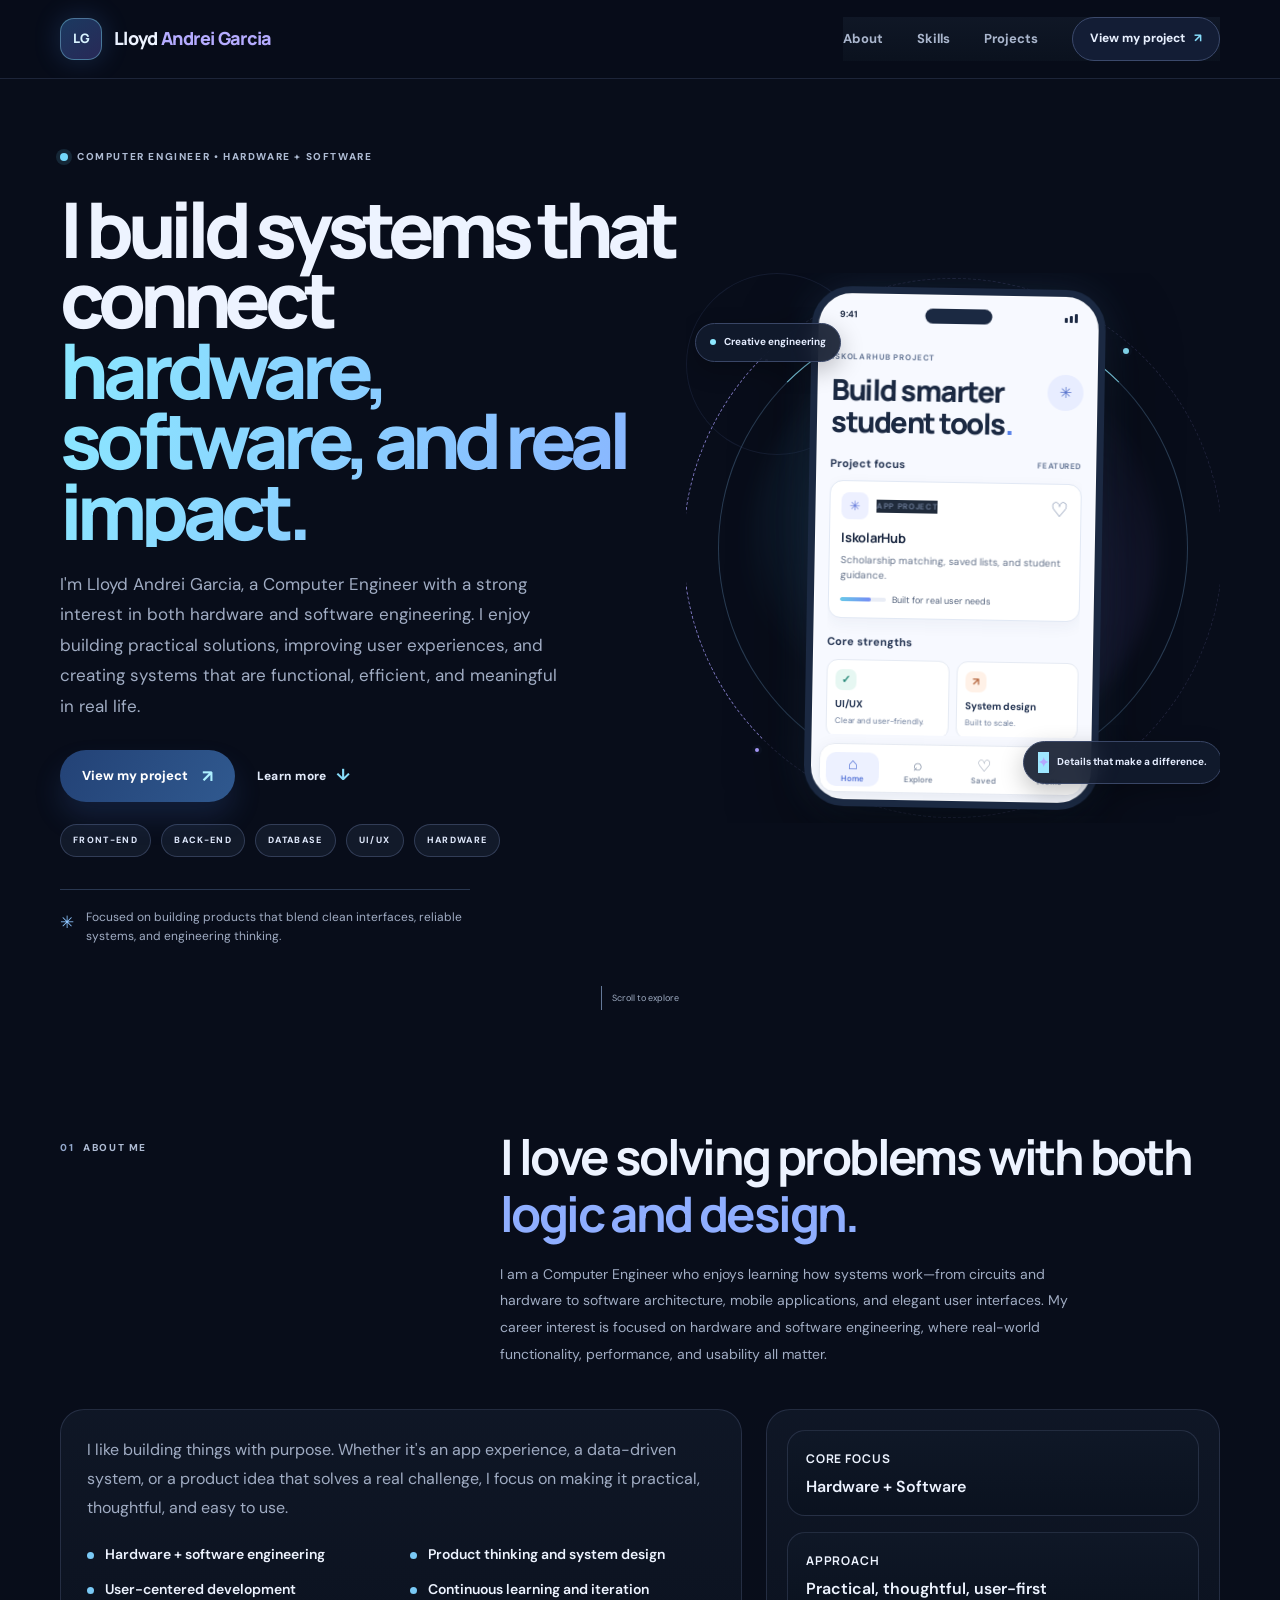
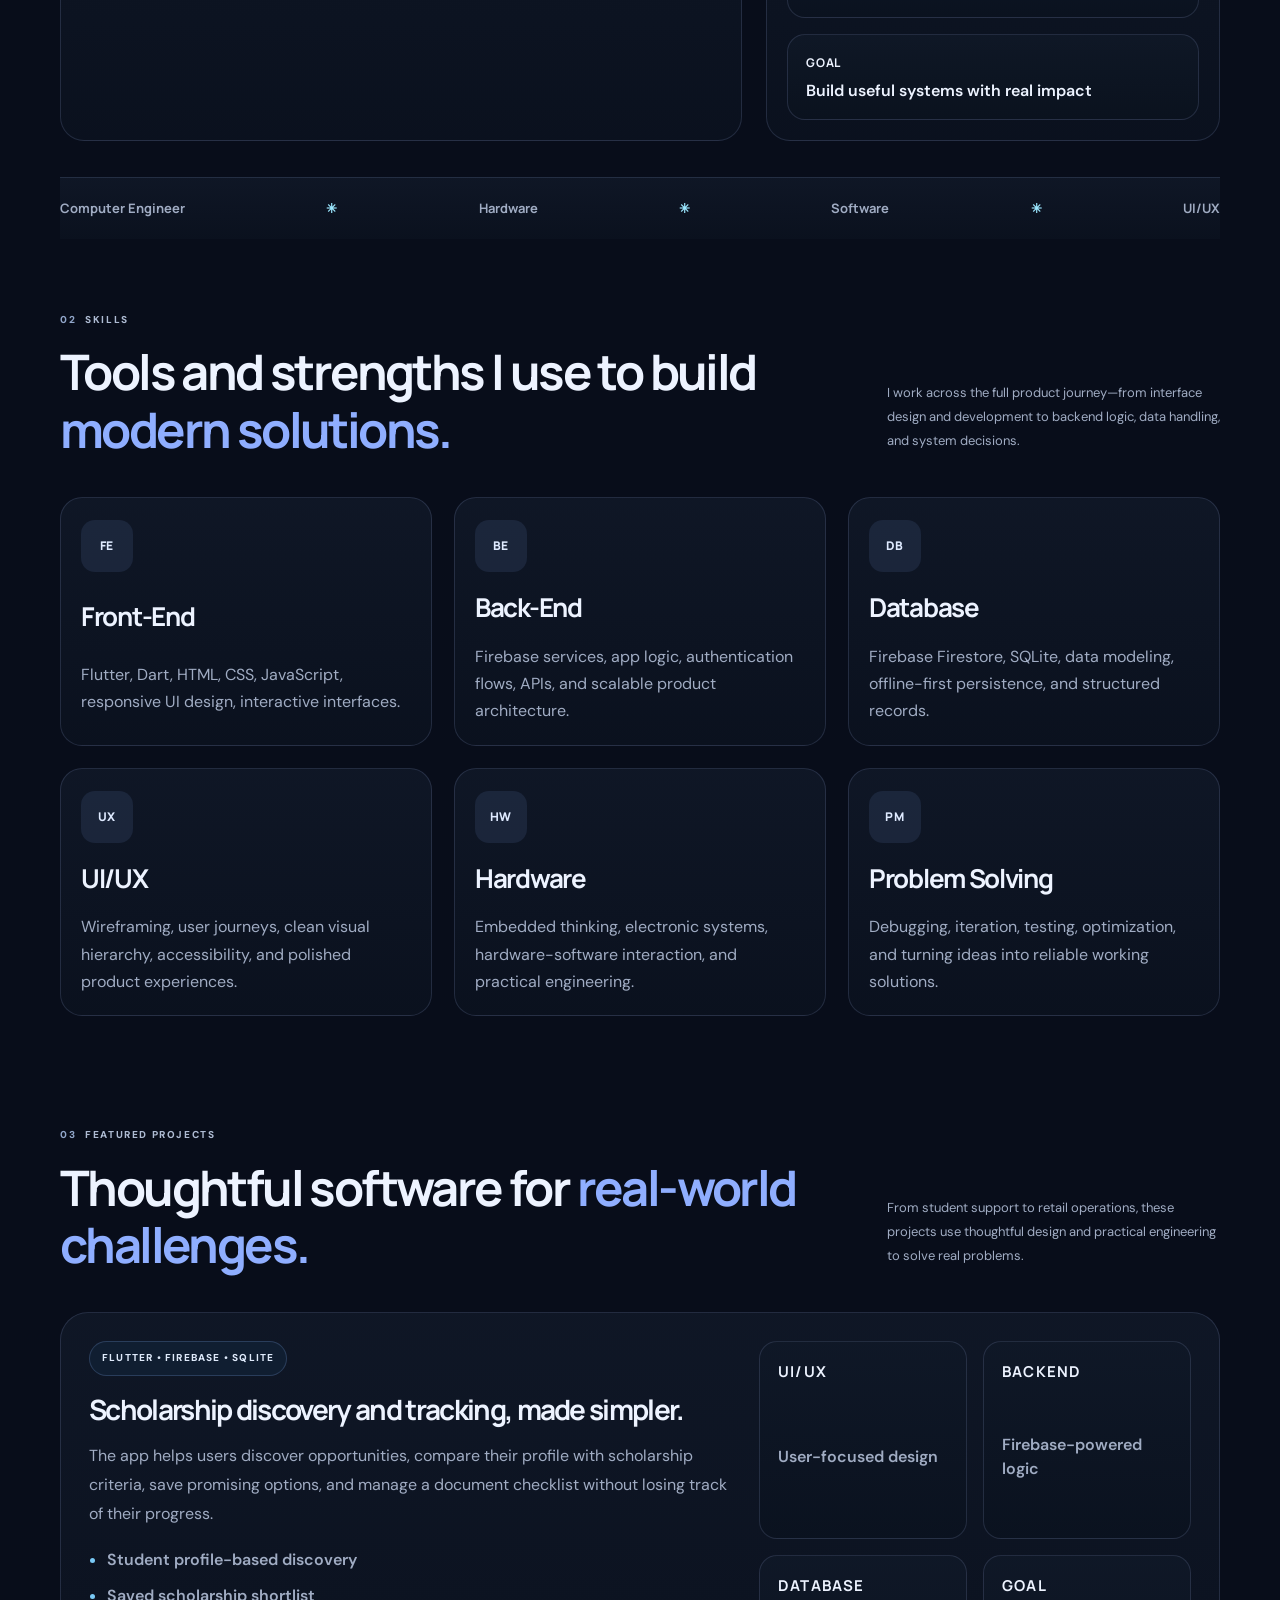
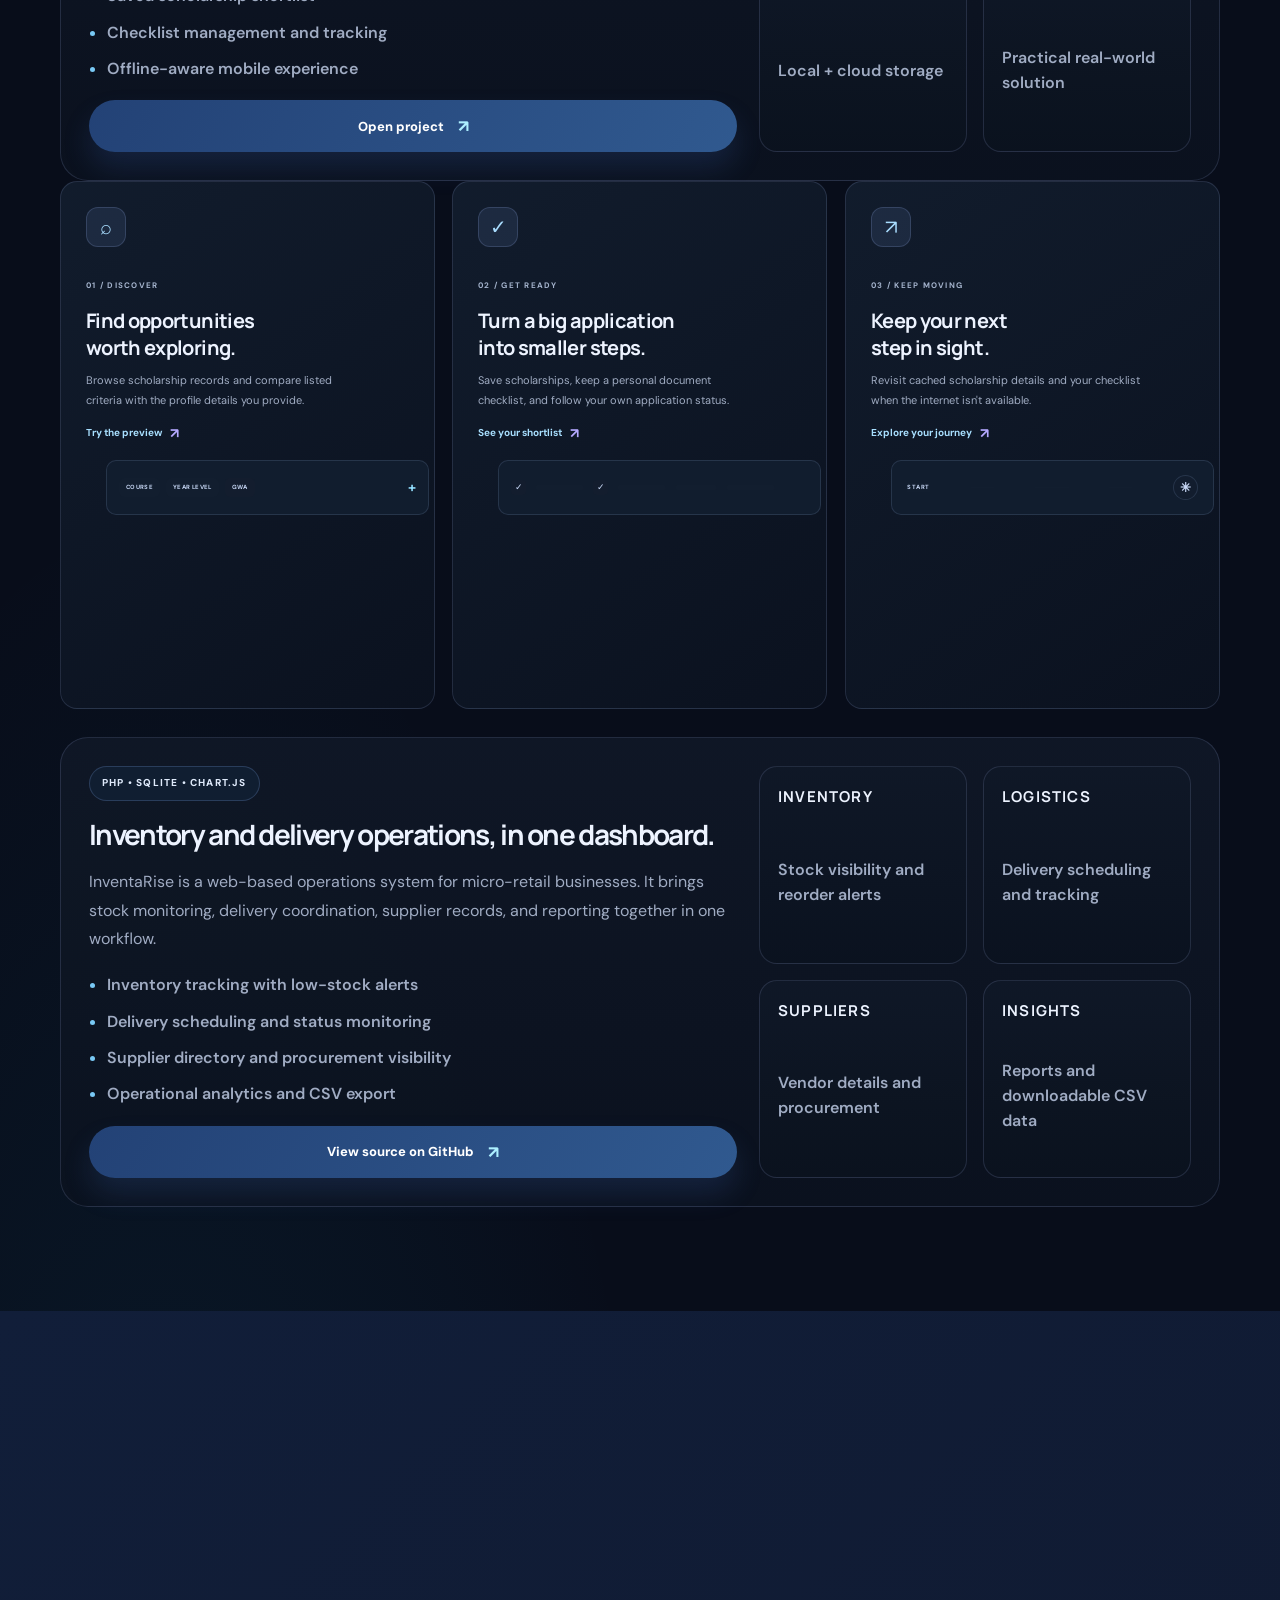
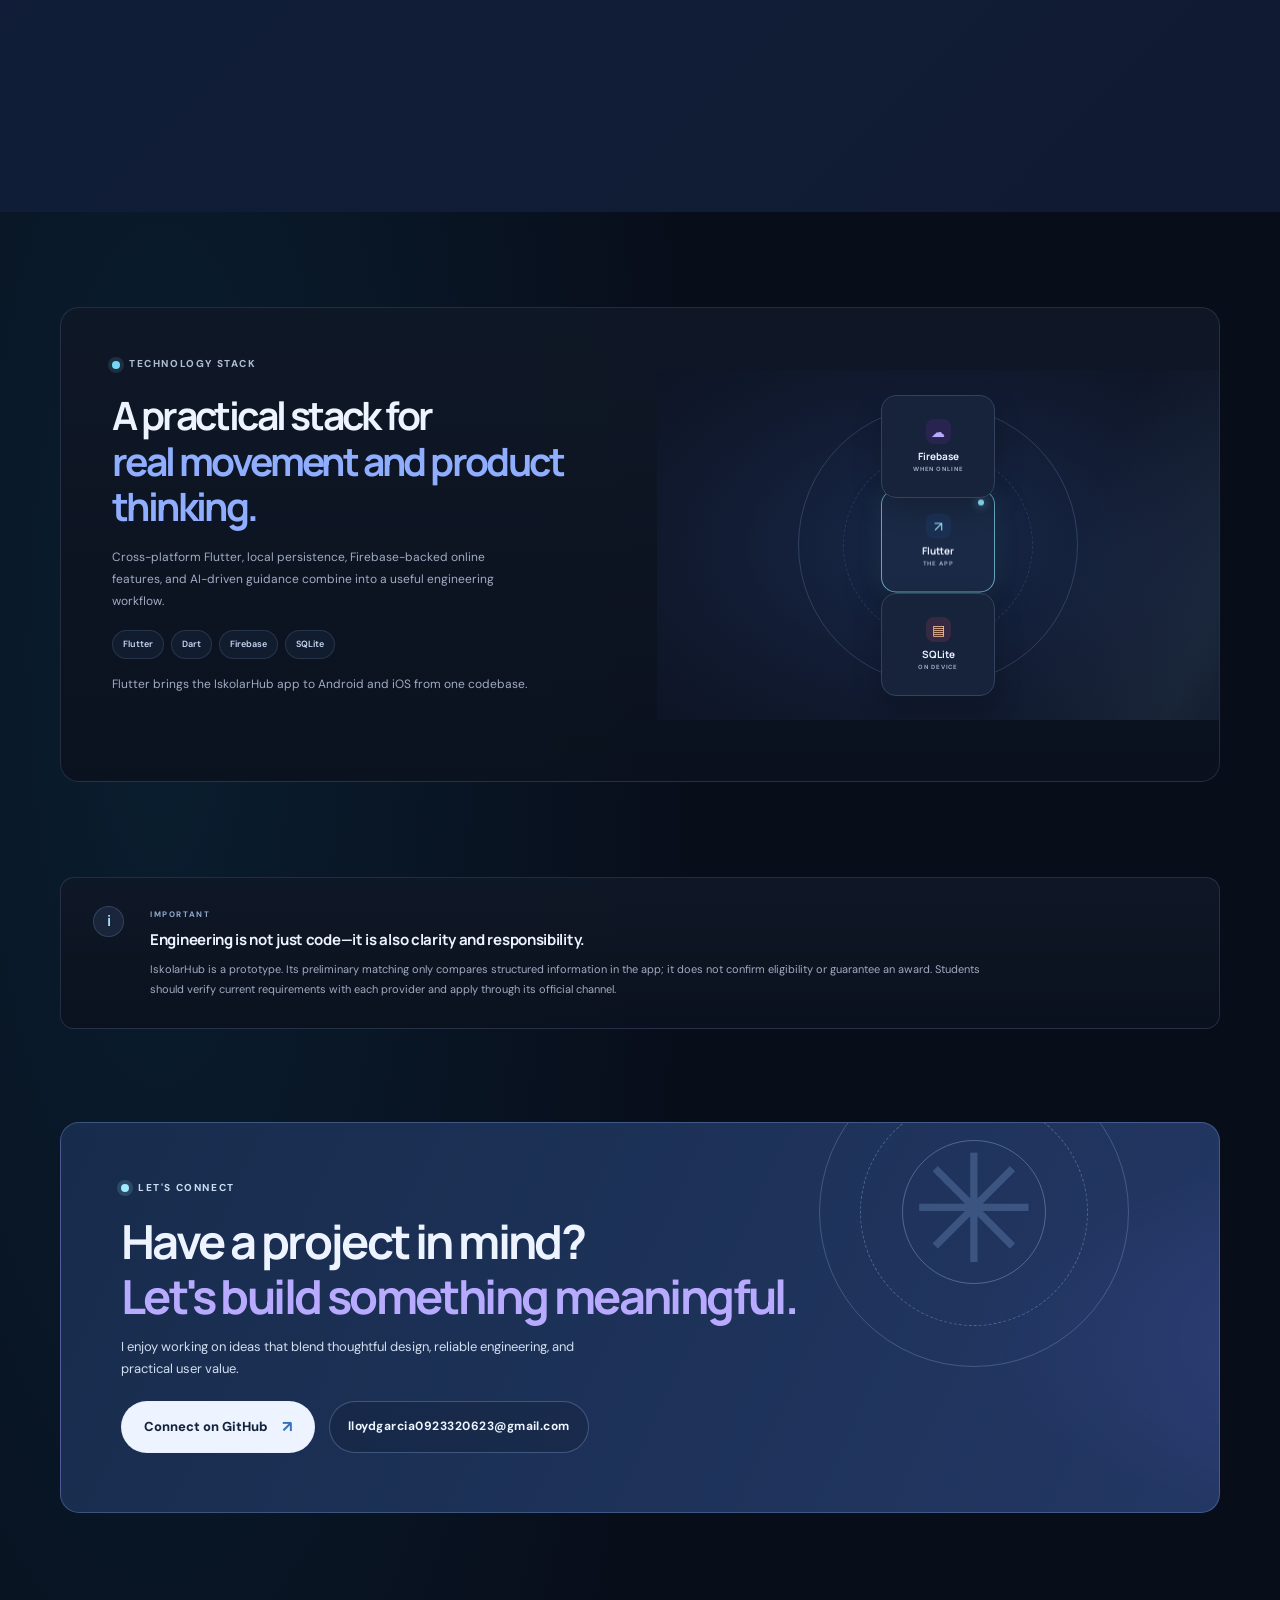
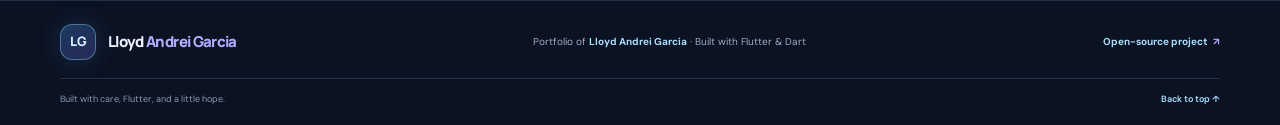
==== commit 24e5b271: "Add InventaRise to portfolio projects Co-authored-by: Copilot <223556219+Copilot@users.noreply.githu" ====
--- a/docs/index.html
+++ b/docs/index.html
@@ -283,10 +283,10 @@
         <div class="shell">
           <div class="section-heading">
             <div>
-              <p class="eyebrow section-eyebrow"><span>03</span> FEATURED PROJECT</p>
-              <h2 id="features-title">IskolarHub<span> — a student-first product experience.</span></h2>
-            </div>
-            <p>I designed and built IskolarHub as a practical mobile app concept that helps students explore scholarships, organize application steps, and stay more informed.</p>
+              <p class="eyebrow section-eyebrow"><span>03</span> FEATURED PROJECTS</p>
+              <h2 id="features-title">Thoughtful software for <span>real-world challenges.</span></h2>
+            </div>
+            <p>From student support to retail operations, these projects use thoughtful design and practical engineering to solve real problems.</p>
           </div>
 
           <div class="project-showcase">
@@ -351,6 +351,42 @@
               <div class="feature-decoration path-decoration" aria-hidden="true"><span>START</span><i></i><i></i><i></i><b>✳</b></div>
             </article>
           </div>
+
+          <div class="project-showcase" aria-labelledby="inventarise-title">
+            <div class="project-summary">
+              <span class="project-badge">PHP • SQLite • Chart.js</span>
+              <h3 id="inventarise-title">Inventory and delivery operations, in one dashboard.</h3>
+              <p>
+                InventaRise is a web-based operations system for micro-retail businesses. It brings stock monitoring,
+                delivery coordination, supplier records, and reporting together in one workflow.
+              </p>
+              <ul>
+                <li>Inventory tracking with low-stock alerts</li>
+                <li>Delivery scheduling and status monitoring</li>
+                <li>Supplier directory and procurement visibility</li>
+                <li>Operational analytics and CSV export</li>
+              </ul>
+              <a class="button button-dark" href="https://github.com/lloydgarcia0923320623-create/InventaRise" target="_blank" rel="noreferrer">View source on GitHub <span aria-hidden="true">↗</span></a>
+            </div>
+            <div class="project-metrics">
+              <div class="metric-box">
+                <strong>Inventory</strong>
+                <span>Stock visibility and reorder alerts</span>
+              </div>
+              <div class="metric-box">
+                <strong>Logistics</strong>
+                <span>Delivery scheduling and tracking</span>
+              </div>
+              <div class="metric-box">
+                <strong>Suppliers</strong>
+                <span>Vendor details and procurement</span>
+              </div>
+              <div class="metric-box">
+                <strong>Insights</strong>
+                <span>Reports and downloadable CSV data</span>
+              </div>
+            </div>
+          </div>
         </div>
       </section>
 
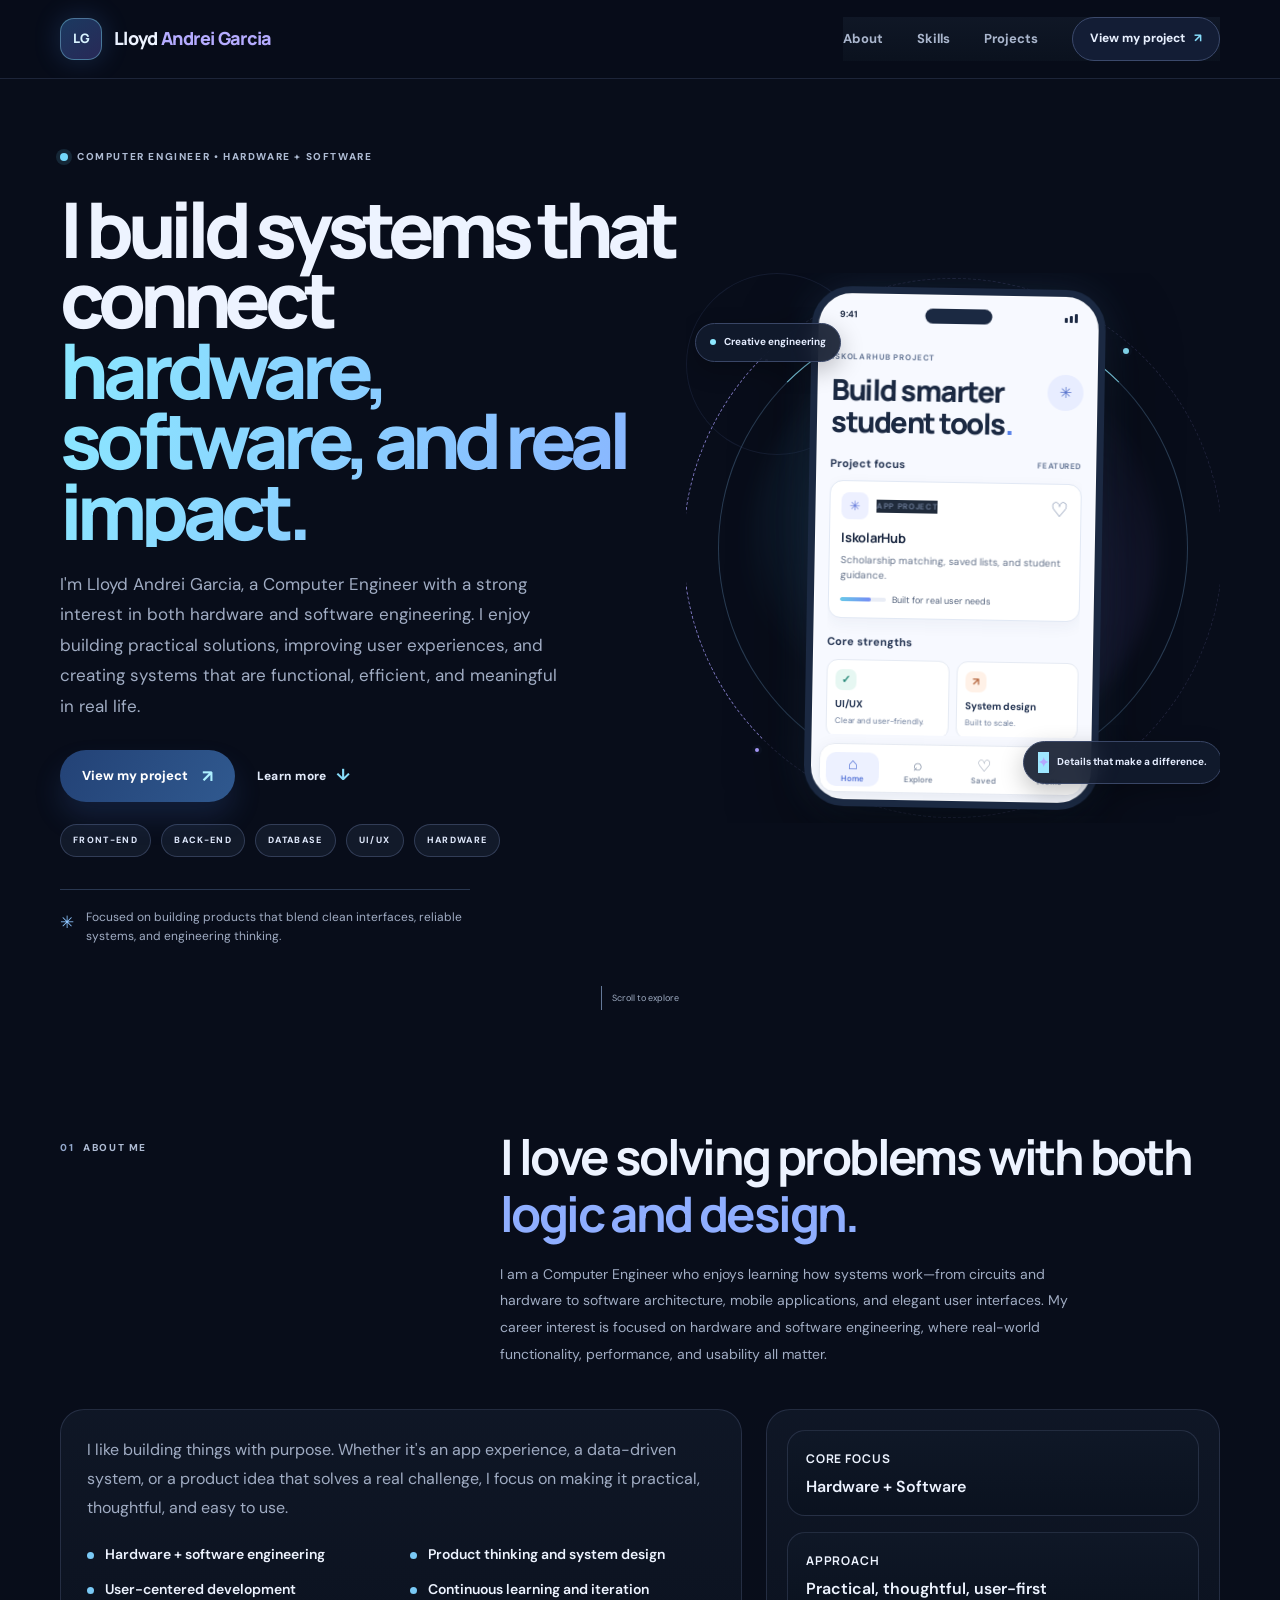
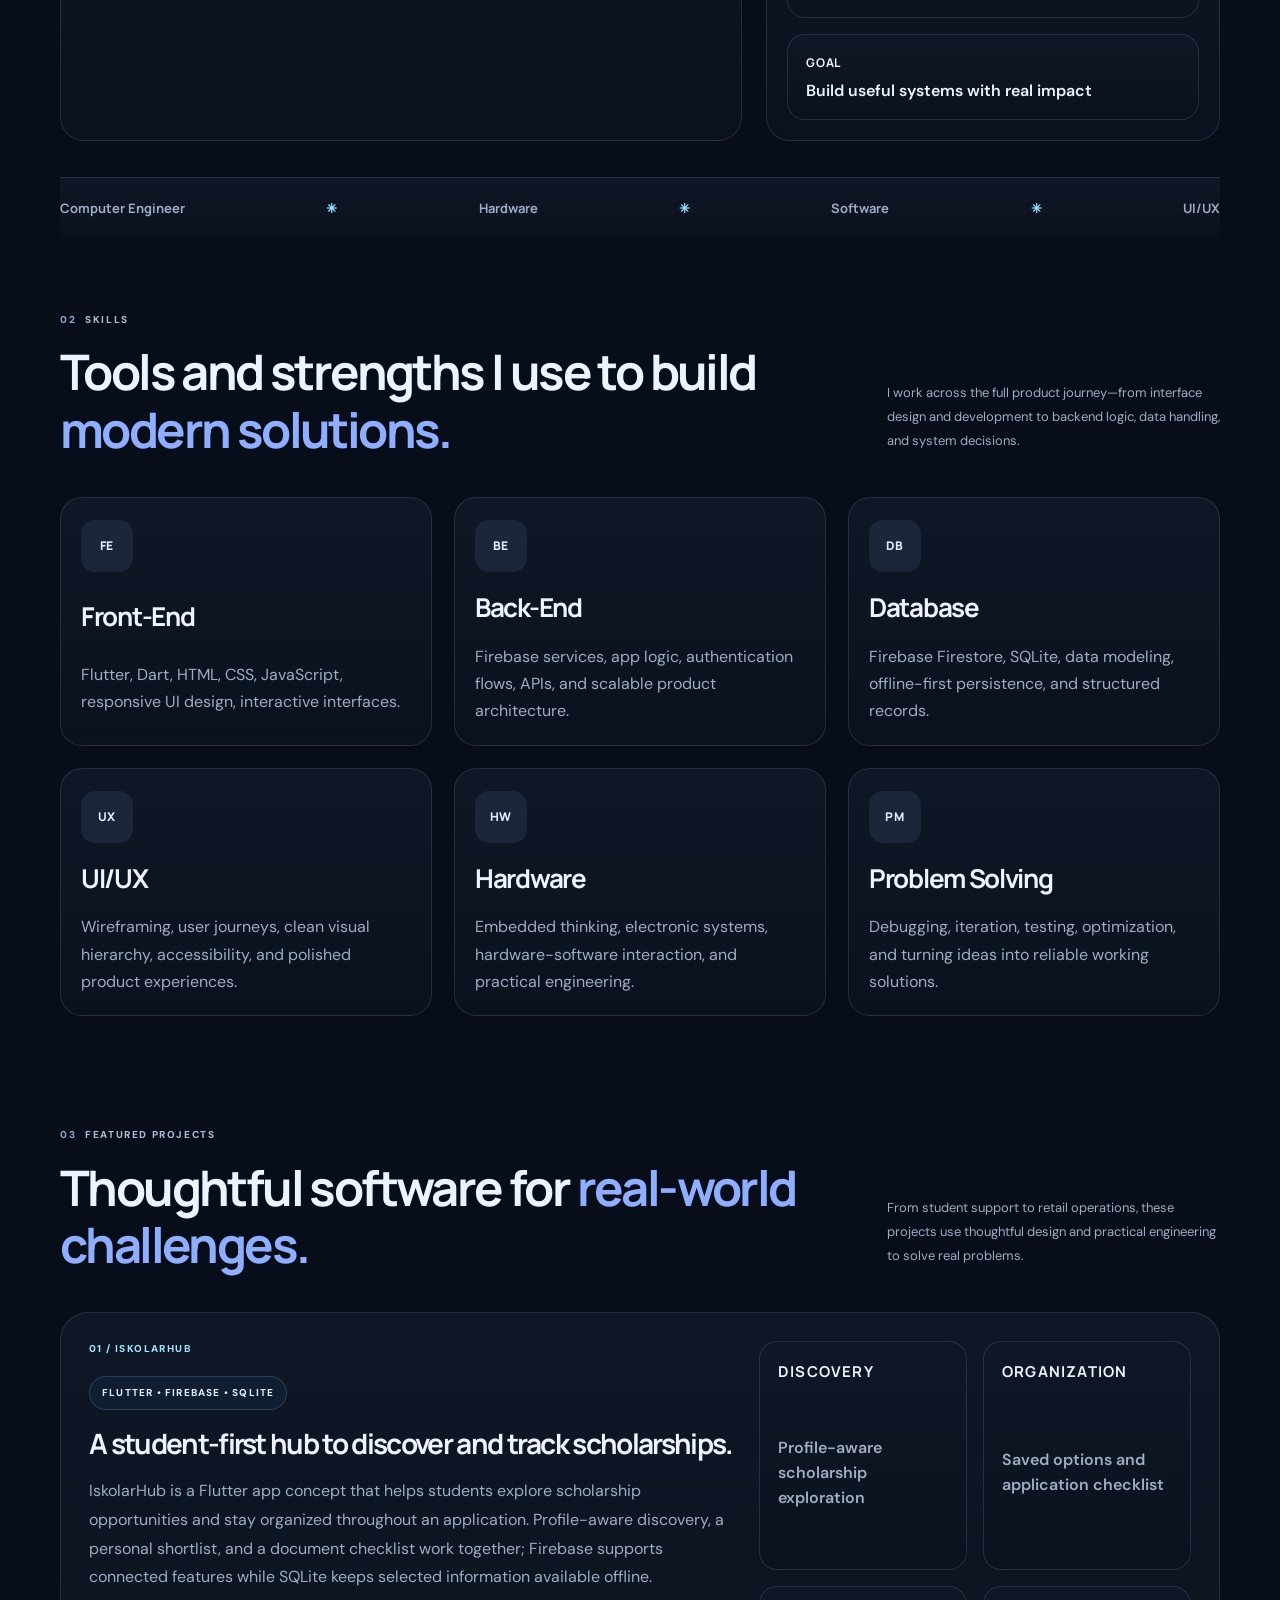
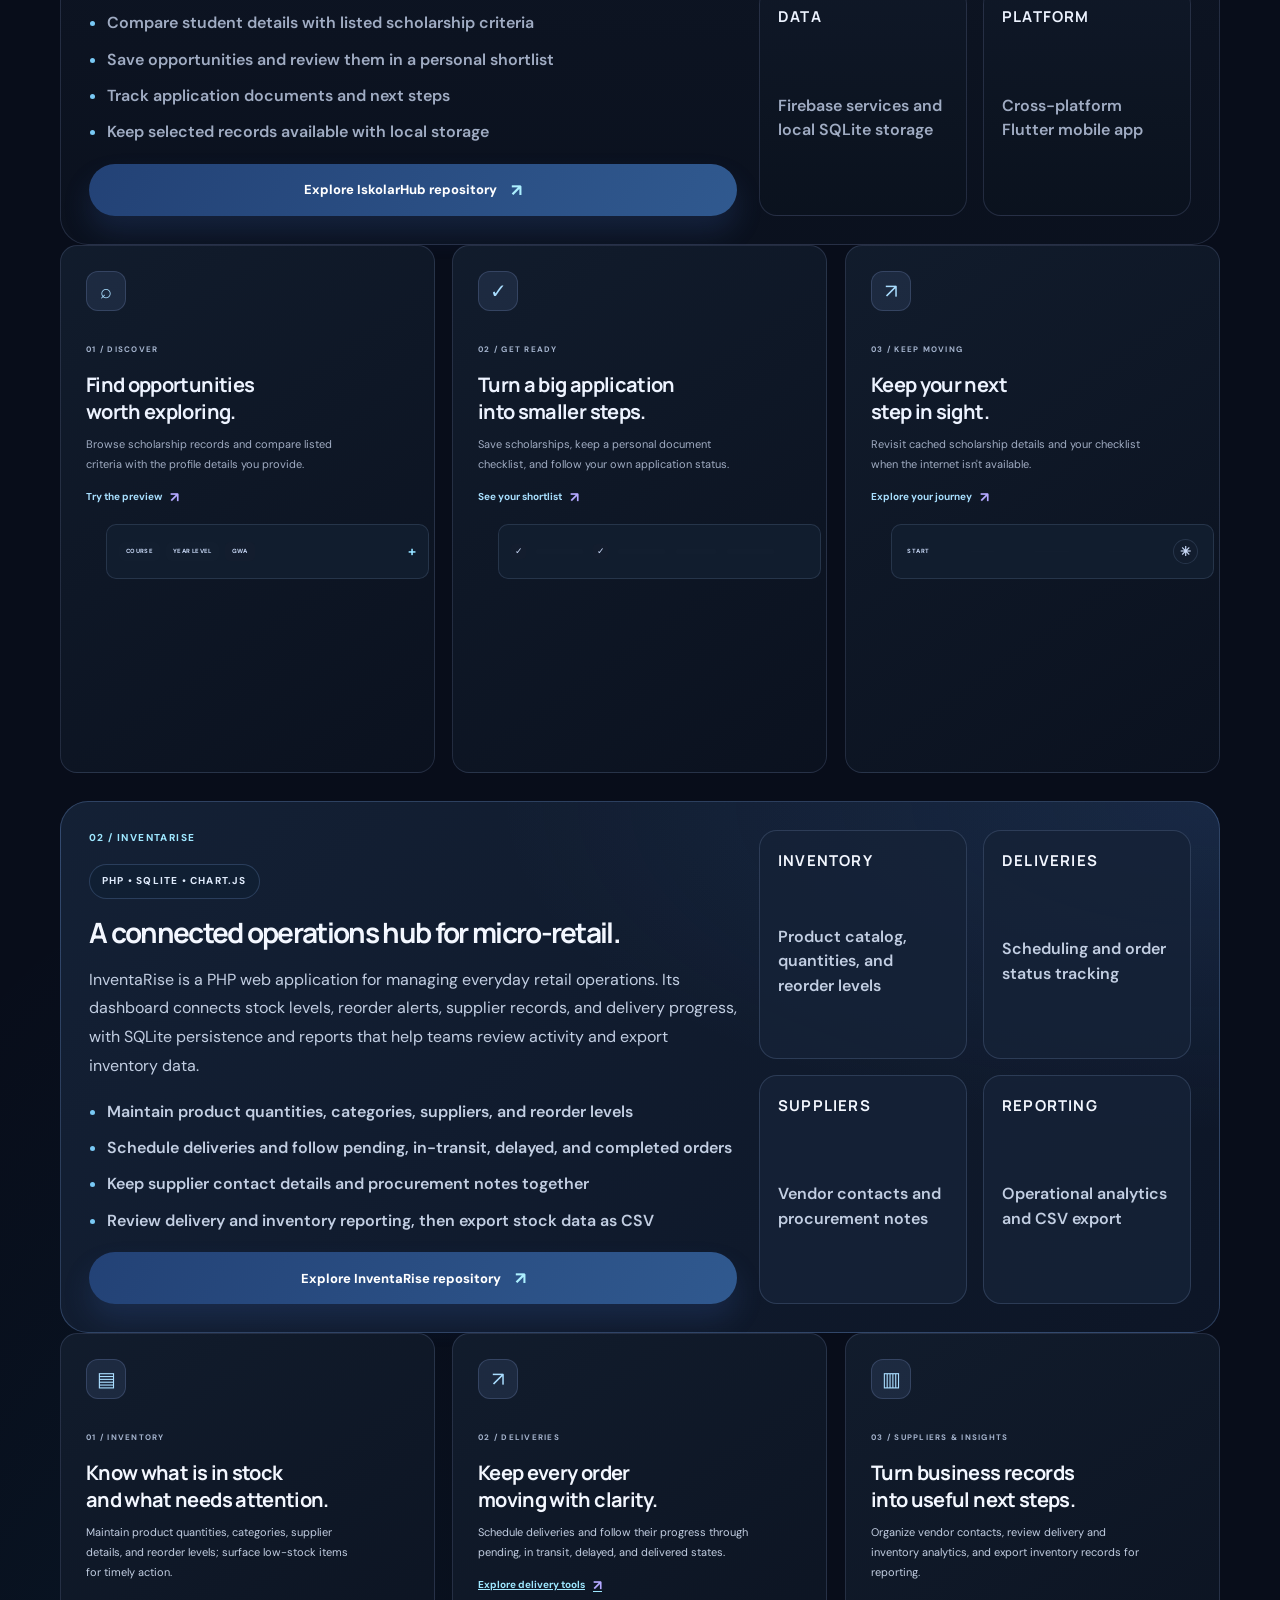
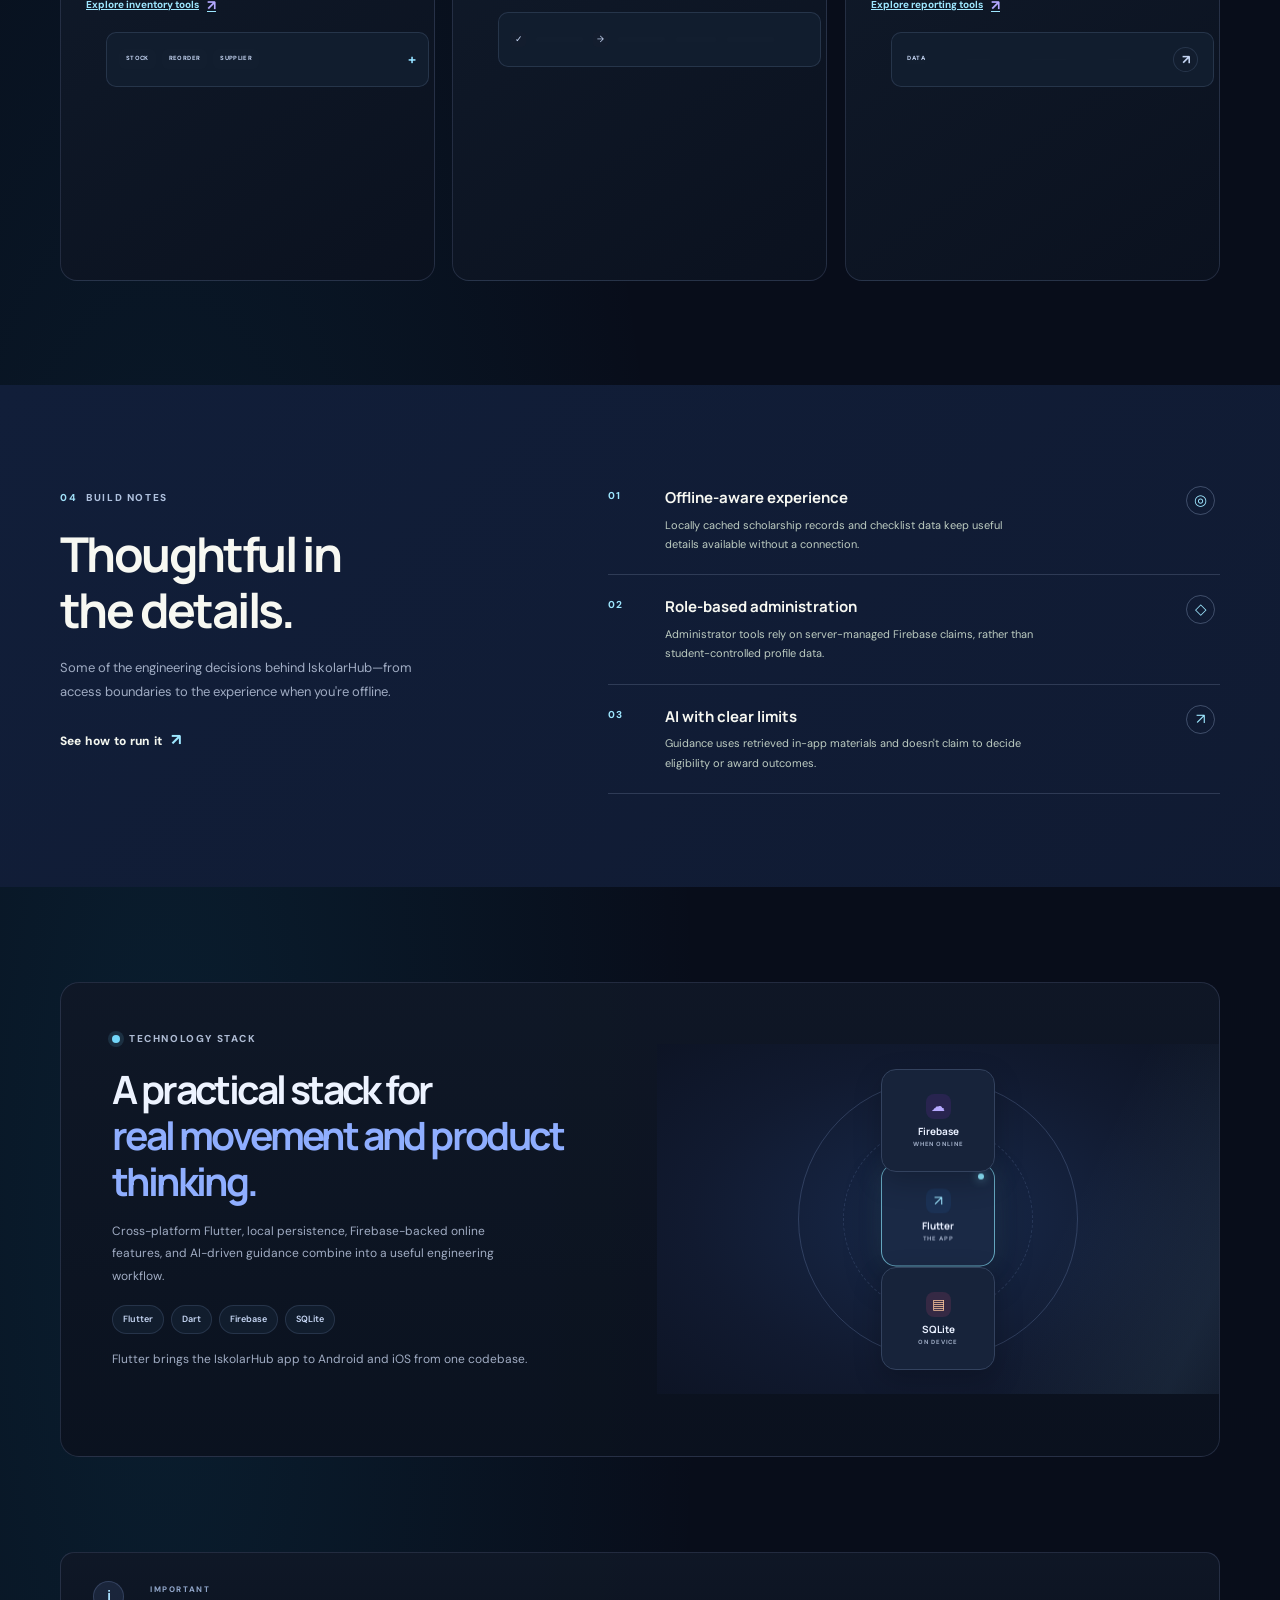
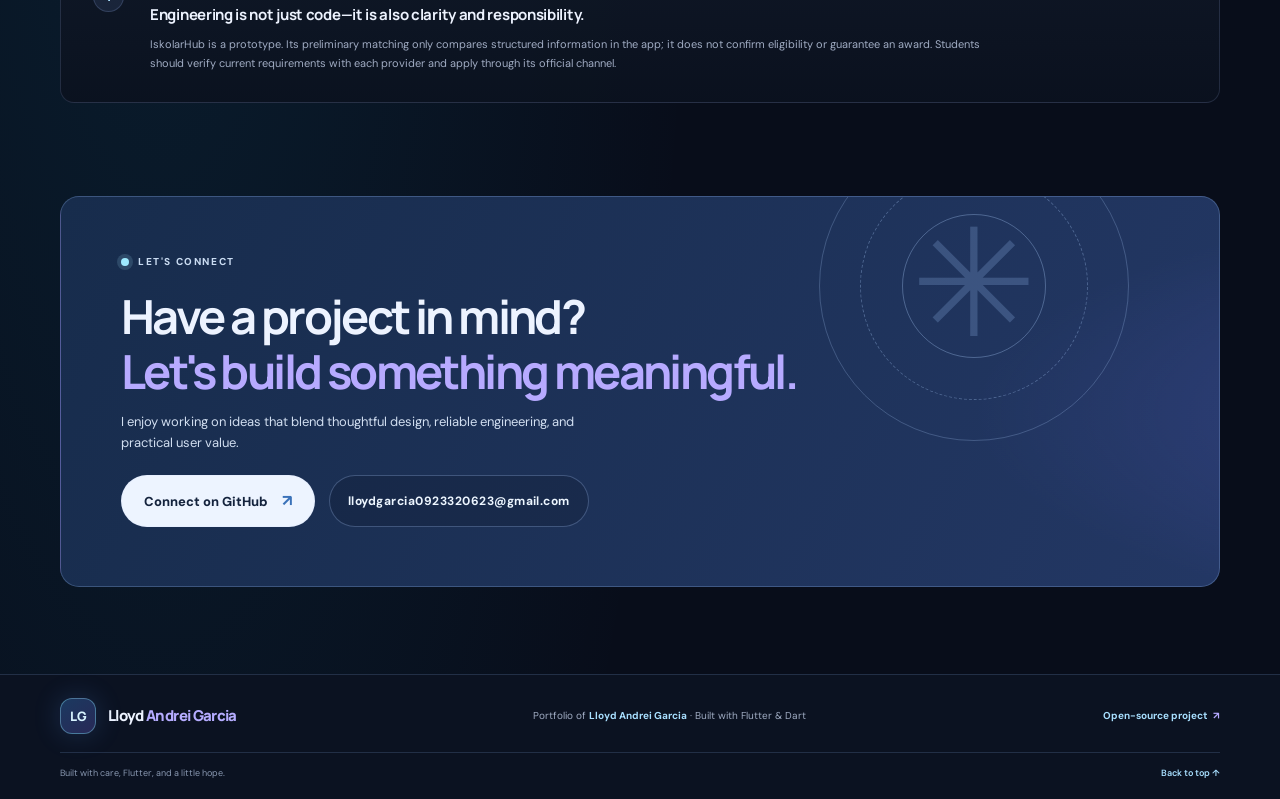
==== commit 2d718e29: "Balance featured project showcases Co-authored-by: Copilot <223556219+Copilot@users.noreply.github.c" ====
--- a/docs/index.html
+++ b/docs/index.html
@@ -291,36 +291,38 @@
 
           <div class="project-showcase">
             <div class="project-summary">
+              <span class="project-name">01 / ISKOLARHUB</span>
               <span class="project-badge">Flutter • Firebase • SQLite</span>
-              <h3>Scholarship discovery and tracking, made simpler.</h3>
+              <h3>A student-first hub to discover and track scholarships.</h3>
               <p>
-                The app helps users discover opportunities, compare their profile with scholarship criteria, save promising options,
-                and manage a document checklist without losing track of their progress.
+                IskolarHub is a Flutter app concept that helps students explore scholarship opportunities and stay organized
+                throughout an application. Profile-aware discovery, a personal shortlist, and a document checklist work together;
+                Firebase supports connected features while SQLite keeps selected information available offline.
               </p>
               <ul>
-                <li>Student profile-based discovery</li>
-                <li>Saved scholarship shortlist</li>
-                <li>Checklist management and tracking</li>
-                <li>Offline-aware mobile experience</li>
+                <li>Compare student details with listed scholarship criteria</li>
+                <li>Save opportunities and review them in a personal shortlist</li>
+                <li>Track application documents and next steps</li>
+                <li>Keep selected records available with local storage</li>
               </ul>
-              <a class="button button-dark" href="https://github.com/lloydgarcia0923320623-create/iskolarhub" target="_blank" rel="noreferrer">Open project <span aria-hidden="true">↗</span></a>
+              <a class="button button-dark" href="https://github.com/lloydgarcia0923320623-create/iskolarhub" target="_blank" rel="noreferrer">Explore IskolarHub repository <span aria-hidden="true">↗</span></a>
             </div>
             <div class="project-metrics">
               <div class="metric-box">
-                <strong>UI/UX</strong>
-                <span>User-focused design</span>
-              </div>
-              <div class="metric-box">
-                <strong>Backend</strong>
-                <span>Firebase-powered logic</span>
-              </div>
-              <div class="metric-box">
-                <strong>Database</strong>
-                <span>Local + cloud storage</span>
-              </div>
-              <div class="metric-box">
-                <strong>Goal</strong>
-                <span>Practical real-world solution</span>
+                <strong>Discovery</strong>
+                <span>Profile-aware scholarship exploration</span>
+              </div>
+              <div class="metric-box">
+                <strong>Organization</strong>
+                <span>Saved options and application checklist</span>
+              </div>
+              <div class="metric-box">
+                <strong>Data</strong>
+                <span>Firebase services and local SQLite storage</span>
+              </div>
+              <div class="metric-box">
+                <strong>Platform</strong>
+                <span>Cross-platform Flutter mobile app</span>
               </div>
             </div>
           </div>
@@ -352,40 +354,69 @@
             </article>
           </div>
 
-          <div class="project-showcase" aria-labelledby="inventarise-title">
+          <div class="project-showcase inventarise-showcase" aria-labelledby="inventarise-title">
             <div class="project-summary">
+              <span class="project-name">02 / INVENTARISE</span>
               <span class="project-badge">PHP • SQLite • Chart.js</span>
-              <h3 id="inventarise-title">Inventory and delivery operations, in one dashboard.</h3>
+              <h3 id="inventarise-title">A connected operations hub for micro-retail.</h3>
               <p>
-                InventaRise is a web-based operations system for micro-retail businesses. It brings stock monitoring,
-                delivery coordination, supplier records, and reporting together in one workflow.
+                InventaRise is a PHP web application for managing everyday retail operations. Its dashboard connects stock
+                levels, reorder alerts, supplier records, and delivery progress, with SQLite persistence and reports that help
+                teams review activity and export inventory data.
               </p>
               <ul>
-                <li>Inventory tracking with low-stock alerts</li>
-                <li>Delivery scheduling and status monitoring</li>
-                <li>Supplier directory and procurement visibility</li>
-                <li>Operational analytics and CSV export</li>
+                <li>Maintain product quantities, categories, suppliers, and reorder levels</li>
+                <li>Schedule deliveries and follow pending, in-transit, delayed, and completed orders</li>
+                <li>Keep supplier contact details and procurement notes together</li>
+                <li>Review delivery and inventory reporting, then export stock data as CSV</li>
               </ul>
-              <a class="button button-dark" href="https://github.com/lloydgarcia0923320623-create/InventaRise" target="_blank" rel="noreferrer">View source on GitHub <span aria-hidden="true">↗</span></a>
+              <a class="button button-dark" href="https://github.com/lloydgarcia0923320623-create/InventaRise" target="_blank" rel="noreferrer">Explore InventaRise repository <span aria-hidden="true">↗</span></a>
             </div>
             <div class="project-metrics">
               <div class="metric-box">
                 <strong>Inventory</strong>
-                <span>Stock visibility and reorder alerts</span>
-              </div>
-              <div class="metric-box">
-                <strong>Logistics</strong>
-                <span>Delivery scheduling and tracking</span>
+                <span>Product catalog, quantities, and reorder levels</span>
+              </div>
+              <div class="metric-box">
+                <strong>Deliveries</strong>
+                <span>Scheduling and order status tracking</span>
               </div>
               <div class="metric-box">
                 <strong>Suppliers</strong>
-                <span>Vendor details and procurement</span>
-              </div>
-              <div class="metric-box">
-                <strong>Insights</strong>
-                <span>Reports and downloadable CSV data</span>
-              </div>
-            </div>
+                <span>Vendor contacts and procurement notes</span>
+              </div>
+              <div class="metric-box">
+                <strong>Reporting</strong>
+                <span>Operational analytics and CSV export</span>
+              </div>
+            </div>
+          </div>
+
+          <div class="feature-grid inventarise-feature-grid" aria-label="InventaRise project features">
+            <article class="feature-card feature-lilac">
+              <div class="feature-icon" aria-hidden="true">▤</div>
+              <span class="card-index">01 / INVENTORY</span>
+              <h3>Know what is in stock<br>and what needs attention.</h3>
+              <p>Maintain product quantities, categories, supplier details, and reorder levels; surface low-stock items for timely action.</p>
+              <a class="feature-action" href="https://github.com/lloydgarcia0923320623-create/InventaRise" target="_blank" rel="noreferrer">Explore inventory tools <span aria-hidden="true">↗</span></a>
+              <div class="feature-decoration discover-decoration" aria-hidden="true"><span>STOCK</span><span>REORDER</span><span>SUPPLIER</span><b>+</b></div>
+            </article>
+            <article class="feature-card feature-mint">
+              <div class="feature-icon" aria-hidden="true">↗</div>
+              <span class="card-index">02 / DELIVERIES</span>
+              <h3>Keep every order<br>moving with clarity.</h3>
+              <p>Schedule deliveries and follow their progress through pending, in transit, delayed, and delivered states.</p>
+              <a class="feature-action" href="https://github.com/lloydgarcia0923320623-create/InventaRise" target="_blank" rel="noreferrer">Explore delivery tools <span aria-hidden="true">↗</span></a>
+              <div class="feature-decoration checklist-decoration" aria-hidden="true"><span>✓</span><i></i><span>→</span><i></i><b></b><i></i></div>
+            </article>
+            <article class="feature-card feature-peach">
+              <div class="feature-icon" aria-hidden="true">▥</div>
+              <span class="card-index">03 / SUPPLIERS &amp; INSIGHTS</span>
+              <h3>Turn business records<br>into useful next steps.</h3>
+              <p>Organize vendor contacts, review delivery and inventory analytics, and export inventory records for reporting.</p>
+              <a class="feature-action" href="https://github.com/lloydgarcia0923320623-create/InventaRise" target="_blank" rel="noreferrer">Explore reporting tools <span aria-hidden="true">↗</span></a>
+              <div class="feature-decoration path-decoration" aria-hidden="true"><span>DATA</span><i></i><i></i><i></i><b>↗</b></div>
+            </article>
           </div>
         </div>
       </section>
--- a/docs/styles.css
+++ b/docs/styles.css
@@ -1957,3 +1957,38 @@
   .stack-node:hover,
   .stack-node[aria-pressed="true"] { translate: none; }
 }
+
+.project-name {
+  color: #9ee7ff;
+  font-size: 10px;
+  font-weight: 800;
+  letter-spacing: .14em;
+}
+.inventarise-showcase {
+  border-color: rgba(137, 183, 255, 0.24);
+  background:
+    radial-gradient(ellipse at 100% 0%, rgba(71, 122, 201, 0.16), transparent 44%),
+    linear-gradient(135deg, rgba(20, 33, 54, 0.98), rgba(13, 22, 39, 0.98));
+}
+.inventarise-showcase .project-summary h3,
+.inventarise-showcase .metric-box strong {
+  color: #f3f7ff;
+}
+.inventarise-showcase .project-summary p,
+.inventarise-showcase .project-summary ul,
+.inventarise-showcase .metric-box span {
+  color: #c2cee2;
+}
+.inventarise-showcase .metric-box {
+  border-color: rgba(153, 184, 234, 0.18);
+  background: rgba(21, 34, 55, 0.86);
+}
+.inventarise-feature-grid .feature-card > h3 {
+  color: #f3f7ff;
+}
+.inventarise-feature-grid .feature-card > p {
+  color: #c2cee2;
+}
+.inventarise-feature-grid .feature-action {
+  color: #9ee7ff;
+}
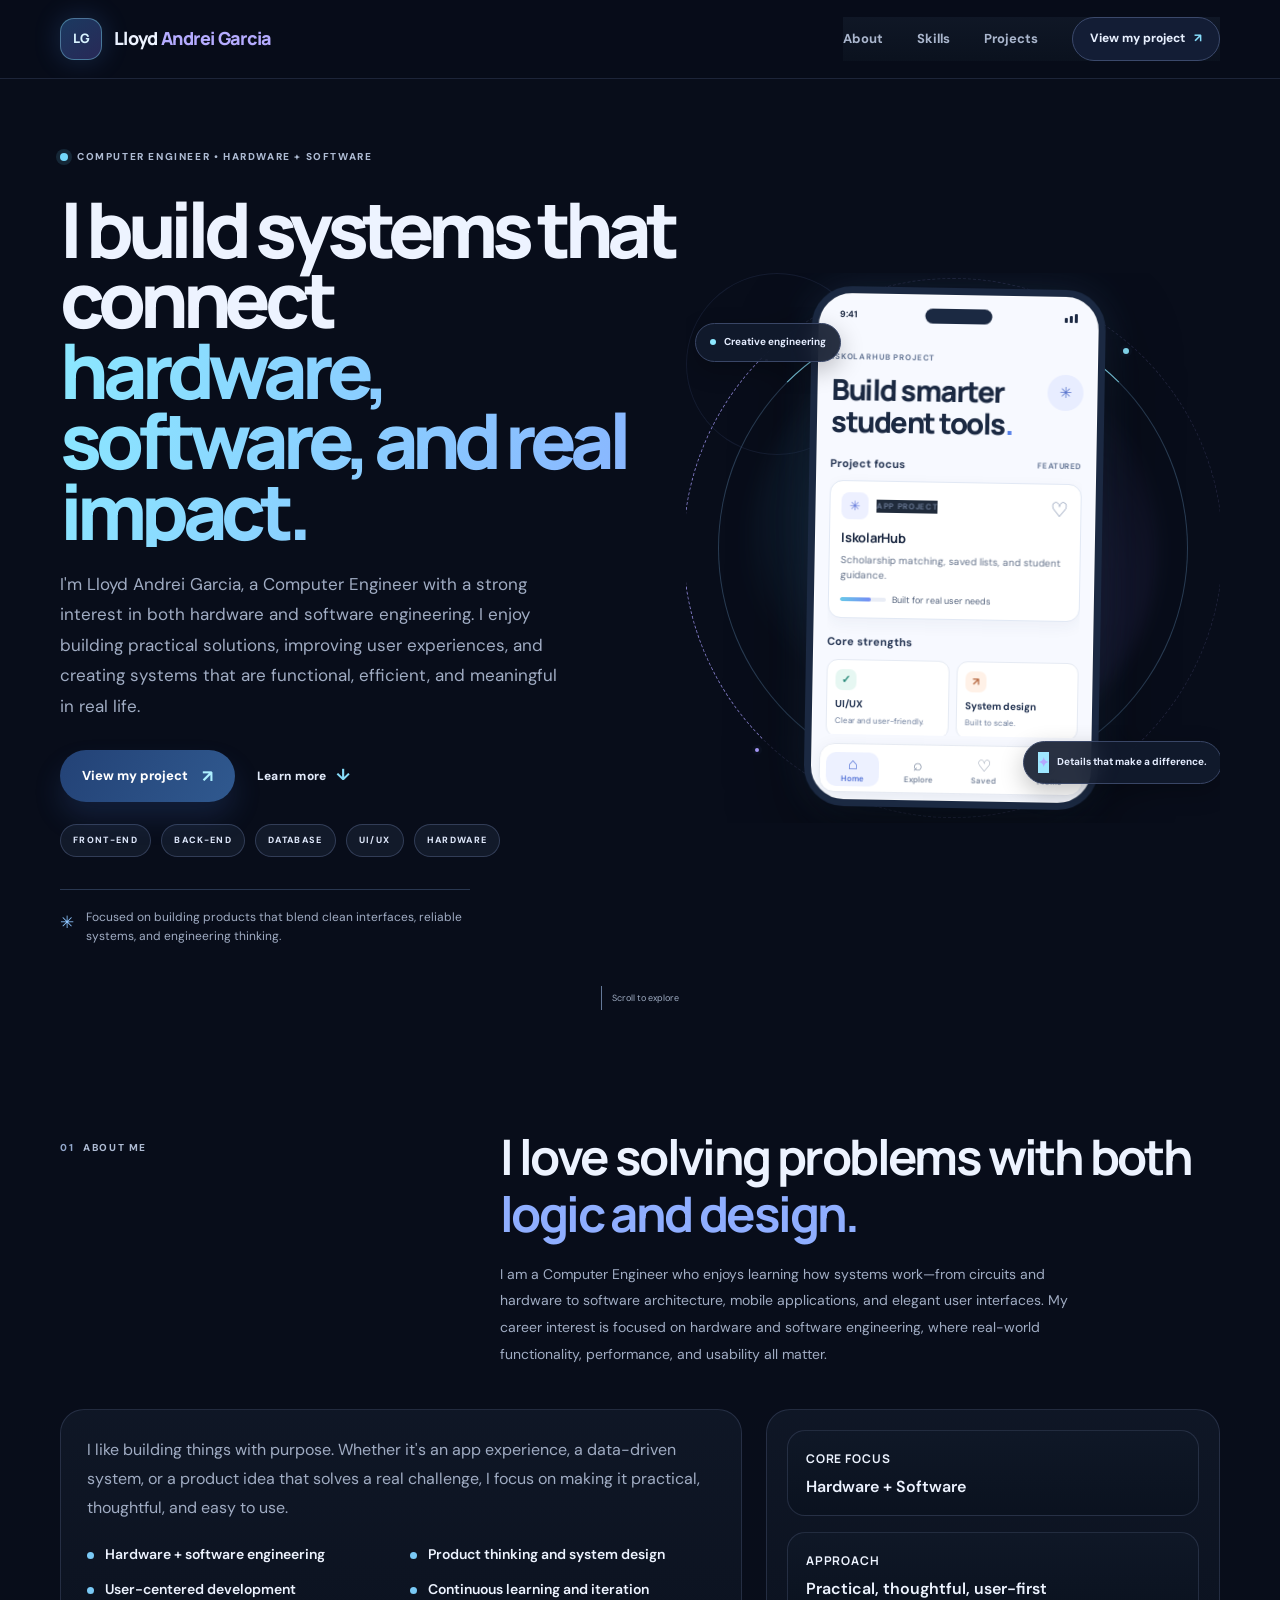
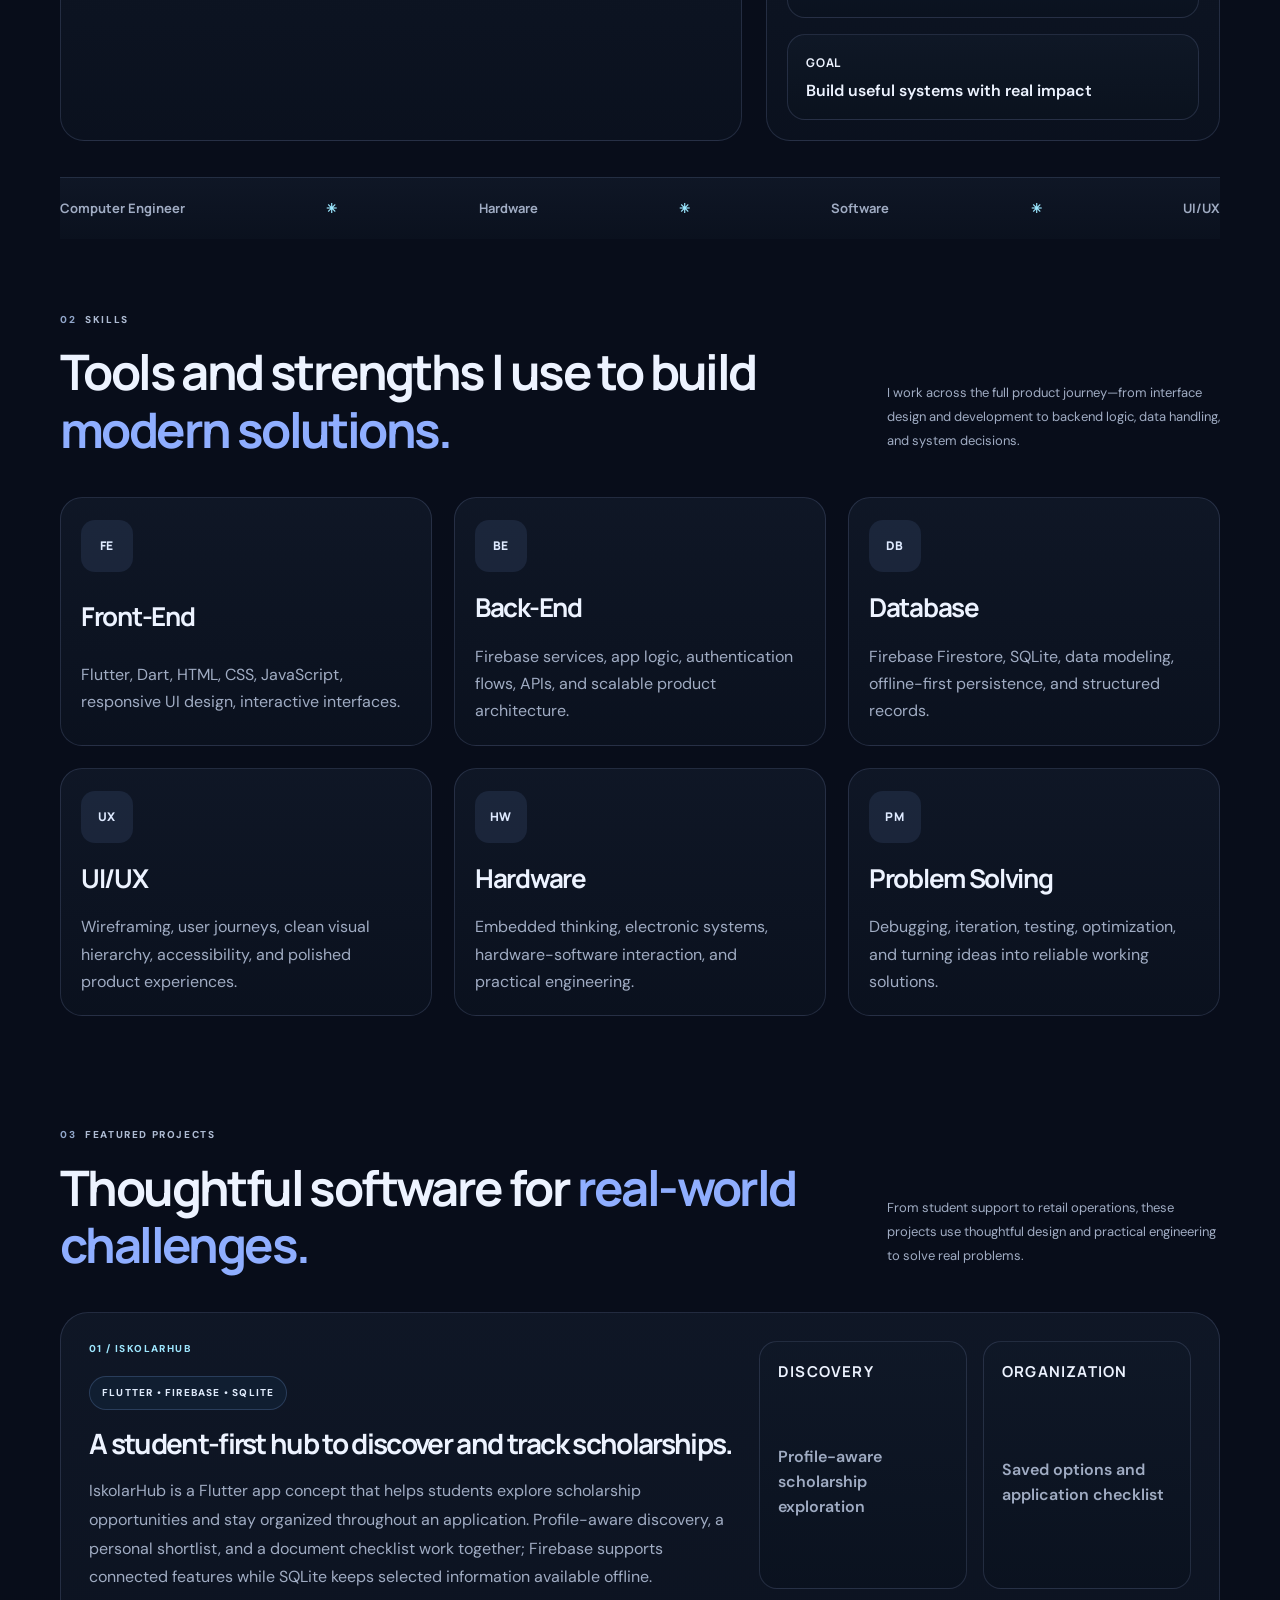
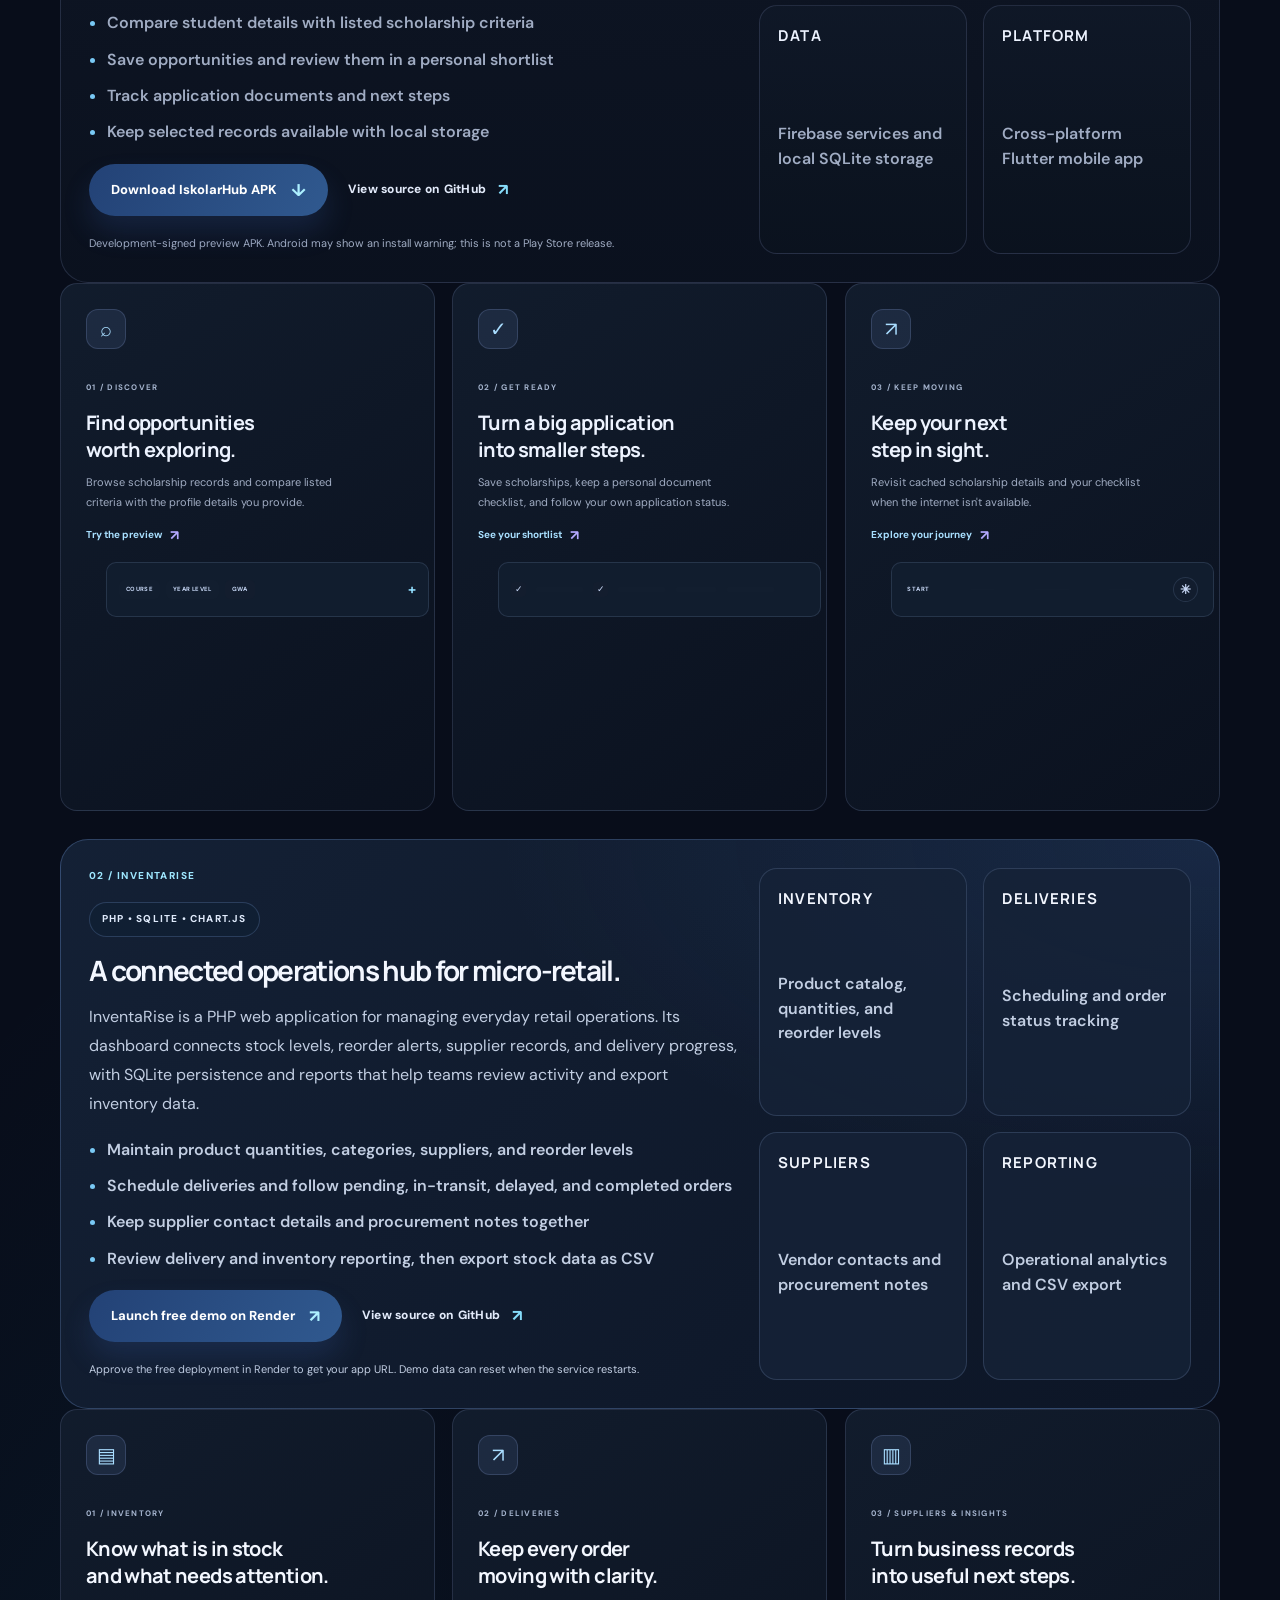
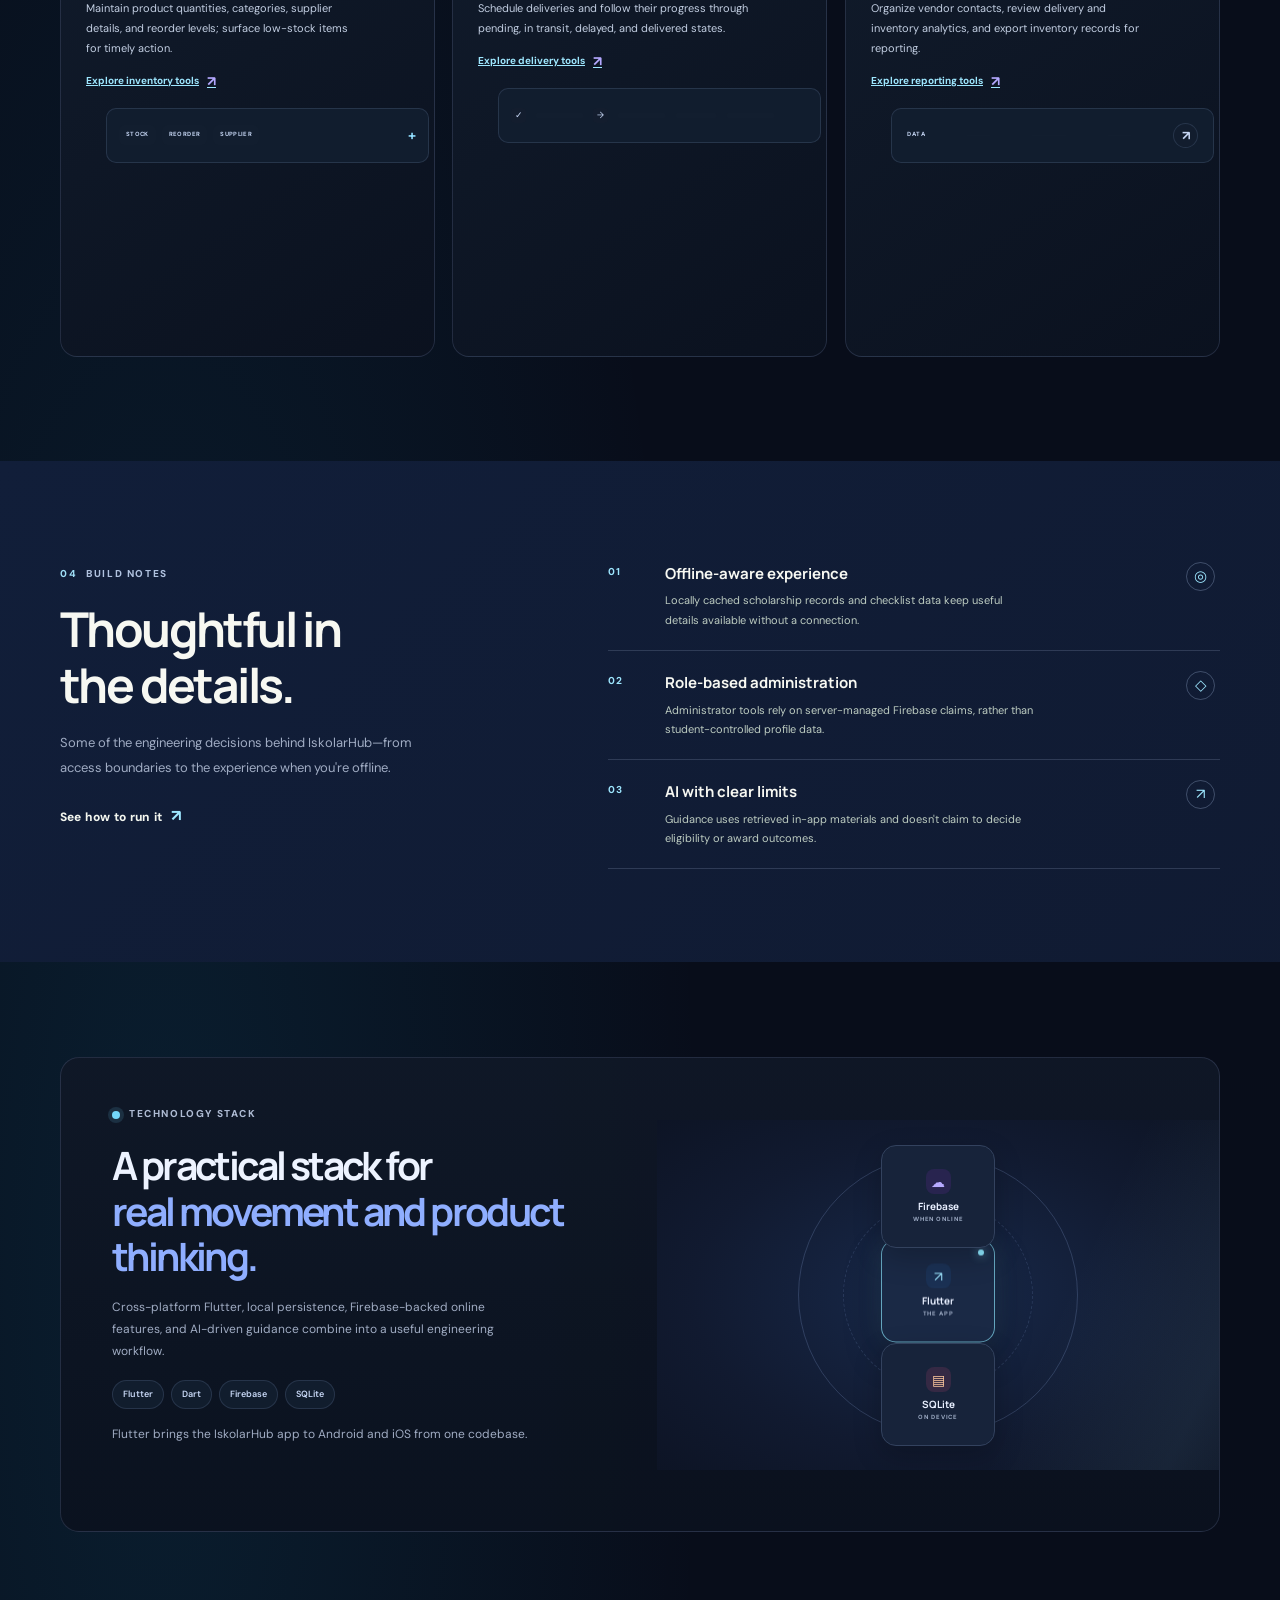
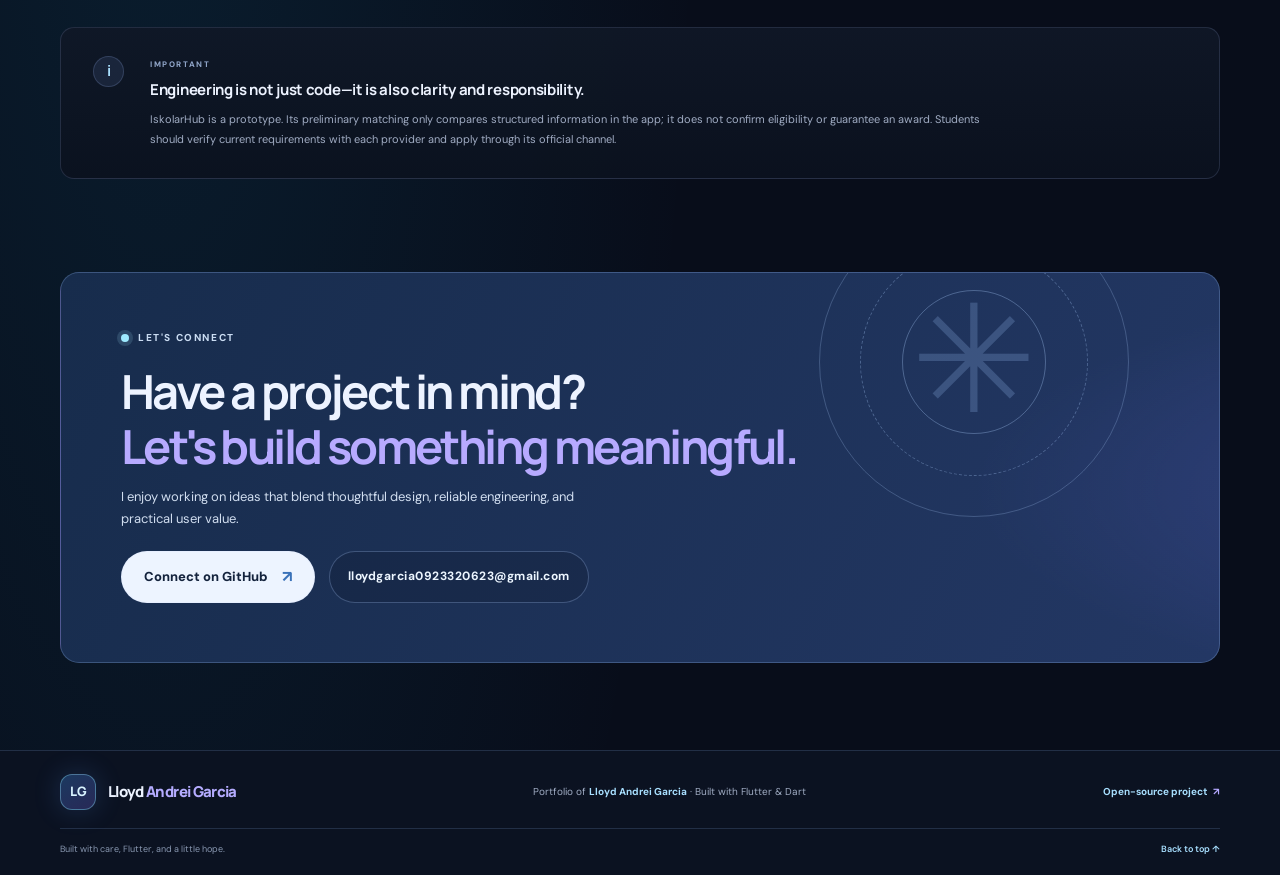
==== commit 52e5ce6b: "Add demo and APK download actions Co-authored-by: Copilot <223556219+Copilot@users.noreply.github.co" ====
--- a/docs/index.html
+++ b/docs/index.html
@@ -305,7 +305,11 @@
                 <li>Track application documents and next steps</li>
                 <li>Keep selected records available with local storage</li>
               </ul>
-              <a class="button button-dark" href="https://github.com/lloydgarcia0923320623-create/iskolarhub" target="_blank" rel="noreferrer">Explore IskolarHub repository <span aria-hidden="true">↗</span></a>
+              <div class="project-actions">
+                <a class="button button-dark" href="https://github.com/lloydgarcia0923320623-create/iskolarhub/releases/download/v1.0.0-preview/IskolarHub-android-preview.apk">Download IskolarHub APK <span aria-hidden="true">↓</span></a>
+                <a class="text-link" href="https://github.com/lloydgarcia0923320623-create/iskolarhub" target="_blank" rel="noreferrer">View source on GitHub <span aria-hidden="true">↗</span></a>
+              </div>
+              <p class="app-download-note">Development-signed preview APK. Android may show an install warning; this is not a Play Store release.</p>
             </div>
             <div class="project-metrics">
               <div class="metric-box">
@@ -370,7 +374,11 @@
                 <li>Keep supplier contact details and procurement notes together</li>
                 <li>Review delivery and inventory reporting, then export stock data as CSV</li>
               </ul>
-              <a class="button button-dark" href="https://github.com/lloydgarcia0923320623-create/InventaRise" target="_blank" rel="noreferrer">Explore InventaRise repository <span aria-hidden="true">↗</span></a>
+              <div class="project-actions">
+                <a class="button button-dark" href="https://render.com/deploy?repo=https%3A%2F%2Fgithub.com%2Flloydgarcia0923320623-create%2FInventaRise" target="_blank" rel="noreferrer">Launch free demo on Render <span aria-hidden="true">↗</span></a>
+                <a class="text-link" href="https://github.com/lloydgarcia0923320623-create/InventaRise" target="_blank" rel="noreferrer">View source on GitHub <span aria-hidden="true">↗</span></a>
+              </div>
+              <p class="app-download-note">Approve the free deployment in Render to get your app URL. Demo data can reset when the service restarts.</p>
             </div>
             <div class="project-metrics">
               <div class="metric-box">
--- a/docs/styles.css
+++ b/docs/styles.css
@@ -1964,6 +1964,19 @@
   font-weight: 800;
   letter-spacing: .14em;
 }
+.project-actions {
+  display: flex;
+  flex-wrap: wrap;
+  align-items: center;
+  gap: 12px 20px;
+}
+.project-actions .text-link { display: inline-flex; align-items: center; gap: 6px; }
+.app-download-note {
+  margin: -8px 0 0;
+  color: #9eacc4;
+  font-size: 11px;
+  line-height: 1.6;
+}
 .inventarise-showcase {
   border-color: rgba(137, 183, 255, 0.24);
   background:
